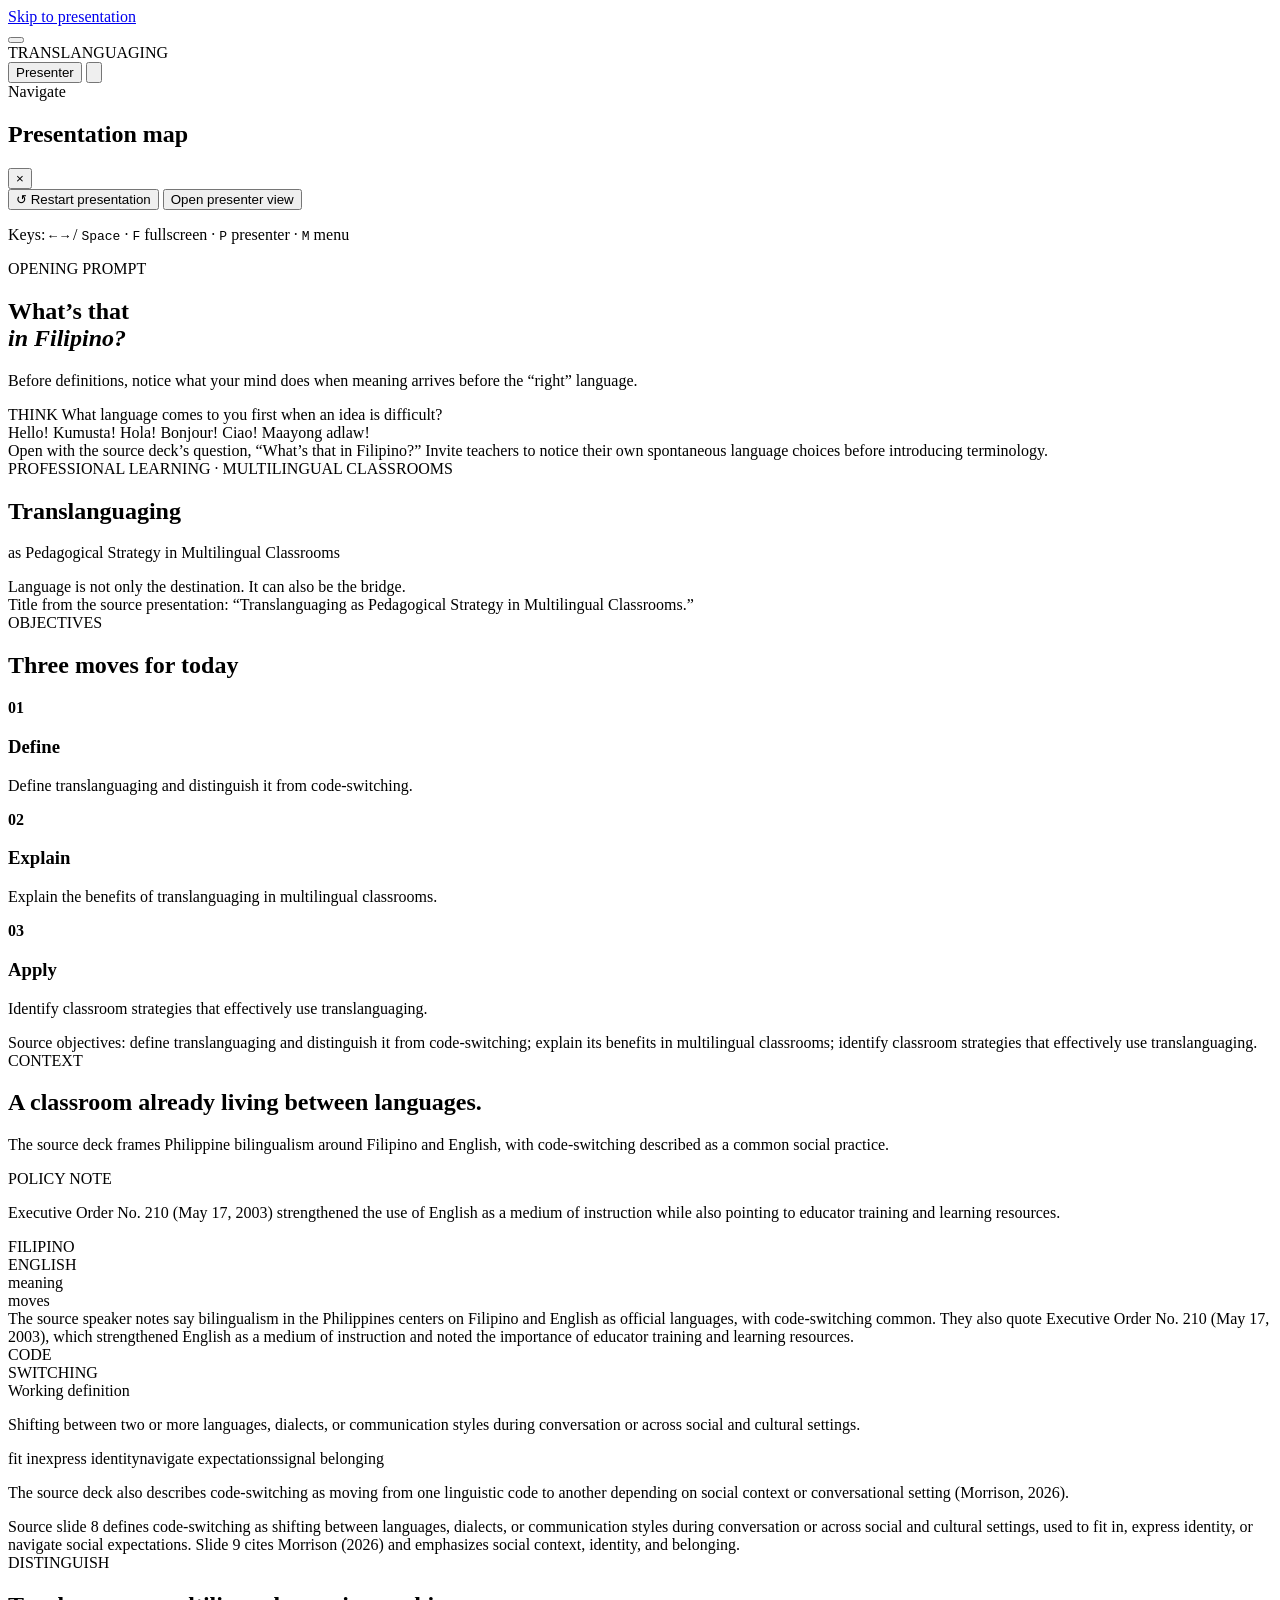
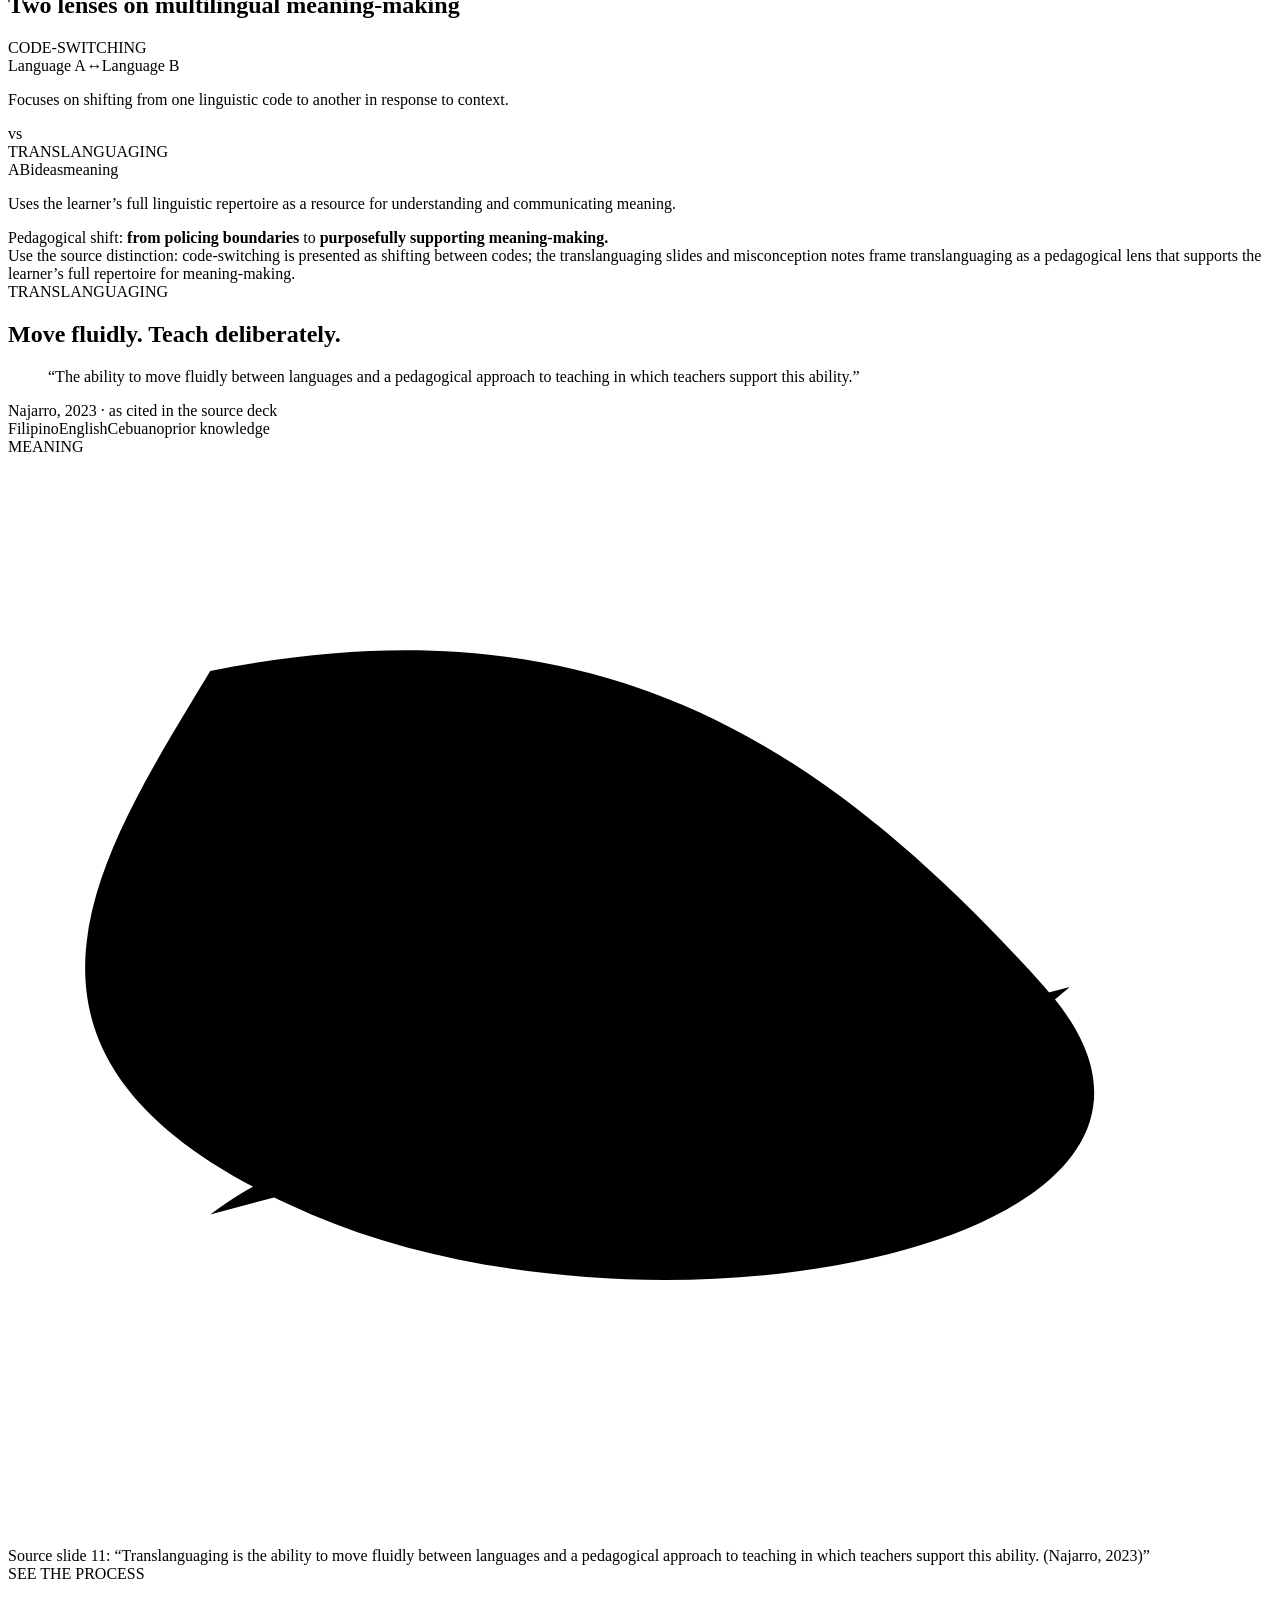
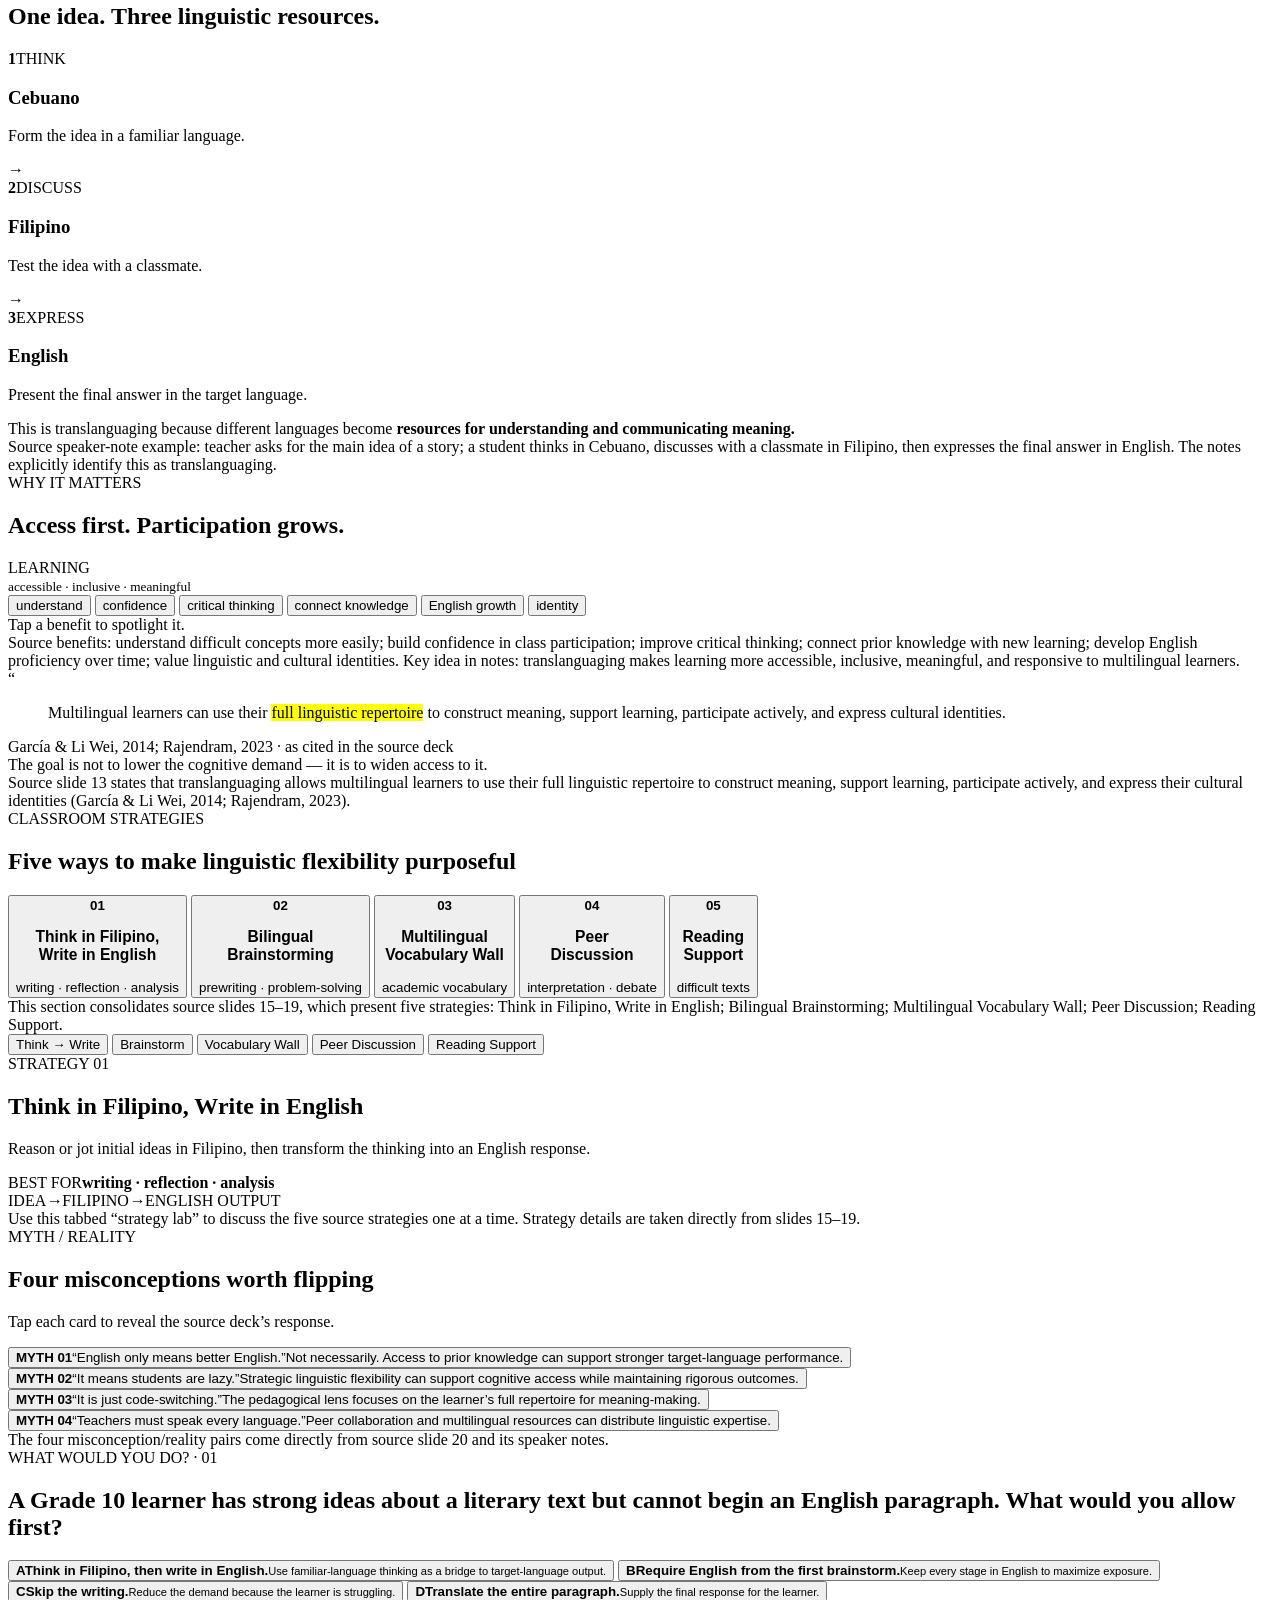
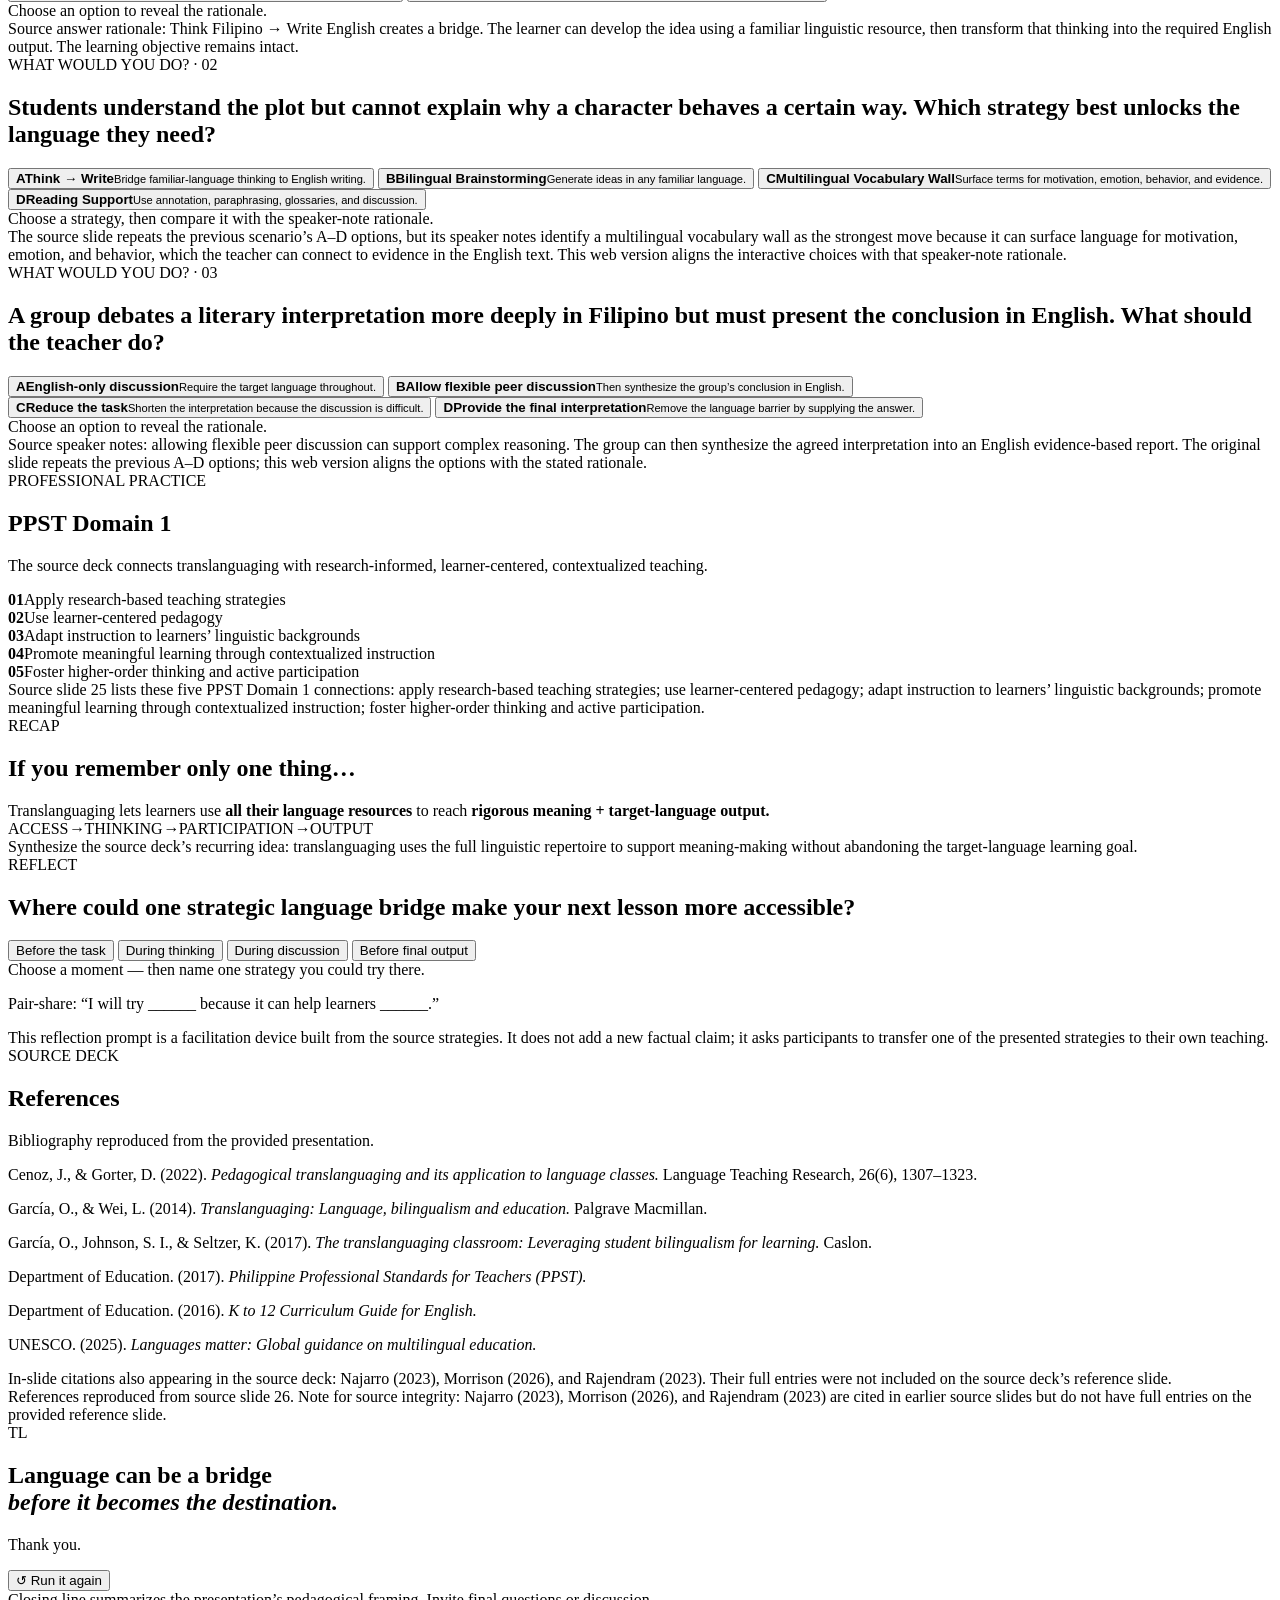
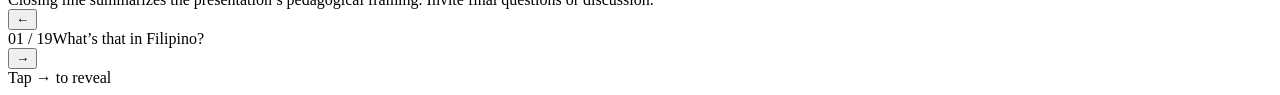
==== index.html @ 8b9c2b8b "Add files via upload" ====
<!doctype html>
<html lang="en">
<head>
  <meta charset="UTF-8" />
  <meta name="viewport" content="width=device-width, initial-scale=1.0, viewport-fit=cover" />
  <meta name="theme-color" content="#11243a" />
  <meta name="description" content="Interactive web presentation on translanguaging as a pedagogical strategy in multilingual classrooms." />
  <link rel="icon" href="./favicon.svg" />
  <title>Translanguaging · Interactive Presentation</title>
  <link rel="stylesheet" href="./src/styles.css" />
</head>
<body>
  <div id="app" class="app-shell">
    <a class="skip-link" href="#deck">Skip to presentation</a>

    <header class="presentation-chrome" aria-label="Presentation controls">
      <button class="icon-button" id="menuBtn" aria-label="Open section menu" aria-controls="menuPanel" aria-expanded="false">
        <span></span><span></span><span></span>
      </button>
      <div class="brand-lockup" aria-hidden="true">
        <span class="brand-dot"></span>
        <span>TRANSLANGUAGING</span>
      </div>
      <div class="chrome-actions">
        <button class="text-button" id="presenterBtn" title="Open presenter view (P)">Presenter</button>
        <button class="icon-button fullscreen-button" id="fullscreenBtn" aria-label="Toggle fullscreen" title="Fullscreen (F)">
          <svg viewBox="0 0 24 24" aria-hidden="true"><path d="M4 9V4h5M15 4h5v5M20 15v5h-5M9 20H4v-5"/></svg>
        </button>
      </div>
    </header>

    <aside id="menuPanel" class="menu-panel" aria-hidden="true">
      <div class="menu-head">
        <div><span class="eyebrow">Navigate</span><h2>Presentation map</h2></div>
        <button class="icon-button close-menu" id="closeMenuBtn" aria-label="Close menu">×</button>
      </div>
      <nav id="sectionNav" class="section-nav" aria-label="Sections"></nav>
      <div class="menu-actions">
        <button id="restartBtn" class="secondary-button">↺ Restart presentation</button>
        <button id="menuPresenterBtn" class="secondary-button">Open presenter view</button>
      </div>
      <p class="menu-help">Keys: <kbd>←</kbd> <kbd>→</kbd> / <kbd>Space</kbd> · <kbd>F</kbd> fullscreen · <kbd>P</kbd> presenter · <kbd>M</kbd> menu</p>
    </aside>
    <div id="menuScrim" class="menu-scrim" hidden></div>

    <main id="deck" class="deck" role="region" aria-label="Interactive presentation">

      <section class="slide slide-hook active" data-section="Hook" data-title="What’s that in Filipino?">
        <div class="ambient-orb orb-a"></div><div class="ambient-orb orb-b"></div>
        <div class="slide-inner hook-grid">
          <div class="hook-copy">
            <span class="kicker step">OPENING PROMPT</span>
            <h1 class="display-title step">What’s that<br><em>in Filipino?</em></h1>
            <p class="lead step">Before definitions, notice what your mind does when meaning arrives before the “right” language.</p>
            <div class="discussion-cue step"><span>THINK</span> What language comes to you first when an idea is difficult?</div>
          </div>
          <div class="language-cloud" aria-label="Speech bubbles in several languages">
            <span class="speech s1">Hello!</span>
            <span class="speech s2">Kumusta!</span>
            <span class="speech s3">Hola!</span>
            <span class="speech s4">Bonjour!</span>
            <span class="speech s5">Ciao!</span>
            <span class="speech s6">Maayong adlaw!</span>
          </div>
        </div>
        <div class="speaker-notes">Open with the source deck’s question, “What’s that in Filipino?” Invite teachers to notice their own spontaneous language choices before introducing terminology.</div>
      </section>

      <section class="slide slide-title" data-section="Hook" data-title="Translanguaging as Pedagogical Strategy">
        <div class="paper-grid"></div>
        <div class="slide-inner title-composition">
          <div class="title-stamp step">PROFESSIONAL LEARNING · MULTILINGUAL CLASSROOMS</div>
          <h1 class="hero-title step"><span>Trans</span><span>languaging</span></h1>
          <p class="hero-subtitle step">as Pedagogical Strategy in Multilingual Classrooms</p>
          <div class="title-annotation step">Language is not only the destination. It can also be the bridge.</div>
          <div class="title-lines" aria-hidden="true"><i></i><i></i><i></i></div>
        </div>
        <div class="speaker-notes">Title from the source presentation: “Translanguaging as Pedagogical Strategy in Multilingual Classrooms.”</div>
      </section>

      <section class="slide" data-section="Frame" data-title="Our learning path">
        <div class="slide-inner centered">
          <span class="kicker step">OBJECTIVES</span>
          <h2 class="section-title step">Three moves for today</h2>
          <div class="objective-path">
            <article class="objective-card step"><b>01</b><h3>Define</h3><p>Define translanguaging and distinguish it from code-switching.</p></article>
            <article class="objective-card step"><b>02</b><h3>Explain</h3><p>Explain the benefits of translanguaging in multilingual classrooms.</p></article>
            <article class="objective-card step"><b>03</b><h3>Apply</h3><p>Identify classroom strategies that effectively use translanguaging.</p></article>
          </div>
        </div>
        <div class="speaker-notes">Source objectives: define translanguaging and distinguish it from code-switching; explain its benefits in multilingual classrooms; identify classroom strategies that effectively use translanguaging.</div>
      </section>

      <section class="slide slide-context" data-section="Frame" data-title="The Philippine multilingual classroom">
        <div class="slide-inner context-grid">
          <div>
            <span class="kicker step">CONTEXT</span>
            <h2 class="section-title step">A classroom already living between languages.</h2>
            <p class="lead step">The source deck frames Philippine bilingualism around Filipino and English, with code-switching described as a common social practice.</p>
            <div class="policy-note step">
              <span>POLICY NOTE</span>
              <p>Executive Order No. 210 (May 17, 2003) strengthened the use of English as a medium of instruction while also pointing to educator training and learning resources.</p>
            </div>
          </div>
          <div class="venn step" role="img" aria-label="Overlapping speech bubbles labeled Filipino and English, with a multilingual space in the overlap">
            <div class="venn-circle filipino"><span>FILIPINO</span></div>
            <div class="venn-circle english"><span>ENGLISH</span></div>
            <div class="venn-overlap">meaning<br>moves</div>
          </div>
        </div>
        <div class="speaker-notes">The source speaker notes say bilingualism in the Philippines centers on Filipino and English as official languages, with code-switching common. They also quote Executive Order No. 210 (May 17, 2003), which strengthened English as a medium of instruction and noted the importance of educator training and learning resources.</div>
      </section>

      <section class="slide" data-section="Concepts" data-title="Code-switching">
        <div class="slide-inner concept-grid">
          <div class="concept-word step">CODE<br><span>SWITCHING</span></div>
          <div class="definition-card step">
            <span class="eyebrow">Working definition</span>
            <p>Shifting between two or more languages, dialects, or communication styles during conversation or across social and cultural settings.</p>
          </div>
          <div class="context-pills step" aria-label="Contexts for code-switching">
            <span>fit in</span><span>express identity</span><span>navigate expectations</span><span>signal belonging</span>
          </div>
          <p class="source-line step">The source deck also describes code-switching as moving from one linguistic code to another depending on social context or conversational setting (Morrison, 2026).</p>
        </div>
        <div class="speaker-notes">Source slide 8 defines code-switching as shifting between languages, dialects, or communication styles during conversation or across social and cultural settings, used to fit in, express identity, or navigate social expectations. Slide 9 cites Morrison (2026) and emphasizes social context, identity, and belonging.</div>
      </section>

      <section class="slide slide-compare" data-section="Concepts" data-title="Code-switching vs translanguaging">
        <div class="slide-inner">
          <span class="kicker step">DISTINGUISH</span>
          <h2 class="section-title step">Two lenses on multilingual meaning-making</h2>
          <div class="compare-board step">
            <article class="compare-side switch-side">
              <span class="compare-tag">CODE-SWITCHING</span>
              <div class="lane-visual" aria-hidden="true"><span>Language A</span><i>↔</i><span>Language B</span></div>
              <p>Focuses on shifting from one linguistic code to another in response to context.</p>
            </article>
            <div class="versus">vs</div>
            <article class="compare-side trans-side">
              <span class="compare-tag">TRANSLANGUAGING</span>
              <div class="repertoire-visual" aria-hidden="true"><span>A</span><span>B</span><span>ideas</span><span>meaning</span></div>
              <p>Uses the learner’s full linguistic repertoire as a resource for understanding and communicating meaning.</p>
            </article>
          </div>
          <div class="takeaway-strip step">Pedagogical shift: <strong>from policing boundaries</strong> to <strong>purposefully supporting meaning-making.</strong></div>
        </div>
        <div class="speaker-notes">Use the source distinction: code-switching is presented as shifting between codes; the translanguaging slides and misconception notes frame translanguaging as a pedagogical lens that supports the learner’s full repertoire for meaning-making.</div>
      </section>

      <section class="slide slide-trans" data-section="Concepts" data-title="What is translanguaging?">
        <div class="slide-inner trans-grid">
          <div>
            <span class="kicker step">TRANSLANGUAGING</span>
            <h2 class="section-title step">Move fluidly. Teach deliberately.</h2>
            <blockquote class="definition-quote step">“The ability to move fluidly between languages and a pedagogical approach to teaching in which teachers support this ability.”</blockquote>
            <span class="citation-chip step">Najarro, 2023 · as cited in the source deck</span>
          </div>
          <div class="fluid-map step" aria-label="Diagram of ideas flowing among languages into meaning">
            <span class="bubble b1">Filipino</span><span class="bubble b2">English</span><span class="bubble b3">Cebuano</span><span class="bubble b4">prior knowledge</span>
            <div class="meaning-core">MEANING</div>
            <svg viewBox="0 0 500 430" aria-hidden="true"><path d="M80 85 C230 55, 320 110, 410 210 S260 360, 120 300 S35 160, 80 85Z"/><path d="M130 120 C180 230, 350 150, 380 290"/><path d="M80 300 C180 225, 270 340, 420 210"/></svg>
          </div>
        </div>
        <div class="speaker-notes">Source slide 11: “Translanguaging is the ability to move fluidly between languages and a pedagogical approach to teaching in which teachers support this ability. (Najarro, 2023)”</div>
      </section>

      <section class="slide" data-section="Concepts" data-title="What translanguaging looks like">
        <div class="slide-inner centered">
          <span class="kicker step">SEE THE PROCESS</span>
          <h2 class="section-title step">One idea. Three linguistic resources.</h2>
          <div class="flow-sequence">
            <article class="flow-card step"><b>1</b><span>THINK</span><h3>Cebuano</h3><p>Form the idea in a familiar language.</p></article>
            <div class="flow-arrow step">→</div>
            <article class="flow-card step"><b>2</b><span>DISCUSS</span><h3>Filipino</h3><p>Test the idea with a classmate.</p></article>
            <div class="flow-arrow step">→</div>
            <article class="flow-card step"><b>3</b><span>EXPRESS</span><h3>English</h3><p>Present the final answer in the target language.</p></article>
          </div>
          <div class="takeaway-strip step">This is translanguaging because different languages become <strong>resources for understanding and communicating meaning.</strong></div>
        </div>
        <div class="speaker-notes">Source speaker-note example: teacher asks for the main idea of a story; a student thinks in Cebuano, discusses with a classmate in Filipino, then expresses the final answer in English. The notes explicitly identify this as translanguaging.</div>
      </section>

      <section class="slide slide-benefits" data-section="Why it matters" data-title="Why translanguaging matters">
        <div class="slide-inner">
          <span class="kicker step">WHY IT MATTERS</span>
          <h2 class="section-title step">Access first. Participation grows.</h2>
          <div class="benefit-orbit step">
            <div class="orbit-core">LEARNING<br><small>accessible · inclusive · meaningful</small></div>
            <button class="benefit-chip c1" data-benefit="Understand difficult concepts more easily">understand</button>
            <button class="benefit-chip c2" data-benefit="Build confidence in participating in class">confidence</button>
            <button class="benefit-chip c3" data-benefit="Improve critical thinking">critical thinking</button>
            <button class="benefit-chip c4" data-benefit="Connect prior knowledge with new learning">connect knowledge</button>
            <button class="benefit-chip c5" data-benefit="Develop English proficiency over time">English growth</button>
            <button class="benefit-chip c6" data-benefit="Value linguistic and cultural identities">identity</button>
          </div>
          <div id="benefitDetail" class="benefit-detail step">Tap a benefit to spotlight it.</div>
        </div>
        <div class="speaker-notes">Source benefits: understand difficult concepts more easily; build confidence in class participation; improve critical thinking; connect prior knowledge with new learning; develop English proficiency over time; value linguistic and cultural identities. Key idea in notes: translanguaging makes learning more accessible, inclusive, meaningful, and responsive to multilingual learners.</div>
      </section>

      <section class="slide slide-evidence" data-section="Why it matters" data-title="The full linguistic repertoire">
        <div class="slide-inner quote-layout">
          <div class="quote-mark step">“</div>
          <blockquote class="big-quote step">Multilingual learners can use their <mark>full linguistic repertoire</mark> to construct meaning, support learning, participate actively, and express cultural identities.</blockquote>
          <div class="quote-citation step">García & Li Wei, 2014; Rajendram, 2023 · as cited in the source deck</div>
          <div class="annotation-line step">The goal is not to lower the cognitive demand — it is to widen access to it.</div>
        </div>
        <div class="speaker-notes">Source slide 13 states that translanguaging allows multilingual learners to use their full linguistic repertoire to construct meaning, support learning, participate actively, and express their cultural identities (García & Li Wei, 2014; Rajendram, 2023).</div>
      </section>

      <section class="slide" data-section="Strategies" data-title="Five classroom strategies">
        <div class="slide-inner strategy-overview">
          <span class="kicker step">CLASSROOM STRATEGIES</span>
          <h2 class="section-title step">Five ways to make linguistic flexibility purposeful</h2>
          <div class="strategy-grid">
            <button class="strategy-tile step" data-strategy="think"><b>01</b><h3>Think in Filipino,<br>Write in English</h3><span>writing · reflection · analysis</span></button>
            <button class="strategy-tile step" data-strategy="brainstorm"><b>02</b><h3>Bilingual<br>Brainstorming</h3><span>prewriting · problem-solving</span></button>
            <button class="strategy-tile step" data-strategy="vocab"><b>03</b><h3>Multilingual<br>Vocabulary Wall</h3><span>academic vocabulary</span></button>
            <button class="strategy-tile step" data-strategy="peer"><b>04</b><h3>Peer<br>Discussion</h3><span>interpretation · debate</span></button>
            <button class="strategy-tile step" data-strategy="reading"><b>05</b><h3>Reading<br>Support</h3><span>difficult texts</span></button>
          </div>
        </div>
        <div class="speaker-notes">This section consolidates source slides 15–19, which present five strategies: Think in Filipino, Write in English; Bilingual Brainstorming; Multilingual Vocabulary Wall; Peer Discussion; Reading Support.</div>
      </section>

      <section class="slide slide-strategy-lab" data-section="Strategies" data-title="Strategy lab">
        <div class="slide-inner lab-grid">
          <div class="lab-nav step" role="tablist" aria-label="Translanguaging strategies">
            <button role="tab" aria-selected="true" data-tab="think">Think → Write</button>
            <button role="tab" aria-selected="false" data-tab="brainstorm">Brainstorm</button>
            <button role="tab" aria-selected="false" data-tab="vocab">Vocabulary Wall</button>
            <button role="tab" aria-selected="false" data-tab="peer">Peer Discussion</button>
            <button role="tab" aria-selected="false" data-tab="reading">Reading Support</button>
          </div>
          <article class="lab-panel step" id="strategyPanel" aria-live="polite">
            <span class="eyebrow" id="strategyNumber">STRATEGY 01</span>
            <h2 id="strategyTitle">Think in Filipino, Write in English</h2>
            <p id="strategyBody">Reason or jot initial ideas in Filipino, then transform the thinking into an English response.</p>
            <div class="best-for"><span>BEST FOR</span><strong id="strategyUse">writing · reflection · analysis</strong></div>
            <div class="lab-visual" id="strategyVisual" aria-hidden="true"><span>IDEA</span><i>→</i><span>FILIPINO</span><i>→</i><span>ENGLISH OUTPUT</span></div>
          </article>
        </div>
        <div class="speaker-notes">Use this tabbed “strategy lab” to discuss the five source strategies one at a time. Strategy details are taken directly from slides 15–19.</div>
      </section>

      <section class="slide slide-myths" data-section="Strategies" data-title="Misconceptions">
        <div class="slide-inner">
          <span class="kicker step">MYTH / REALITY</span>
          <h2 class="section-title step">Four misconceptions worth flipping</h2>
          <p class="subtle step">Tap each card to reveal the source deck’s response.</p>
          <div class="myth-grid step">
            <button class="flip-card" aria-pressed="false"><span class="front"><b>MYTH 01</b>“English only means better English.”</span><span class="back">Not necessarily. Access to prior knowledge can support stronger target-language performance.</span></button>
            <button class="flip-card" aria-pressed="false"><span class="front"><b>MYTH 02</b>“It means students are lazy.”</span><span class="back">Strategic linguistic flexibility can support cognitive access while maintaining rigorous outcomes.</span></button>
            <button class="flip-card" aria-pressed="false"><span class="front"><b>MYTH 03</b>“It is just code-switching.”</span><span class="back">The pedagogical lens focuses on the learner’s full repertoire for meaning-making.</span></button>
            <button class="flip-card" aria-pressed="false"><span class="front"><b>MYTH 04</b>“Teachers must speak every language.”</span><span class="back">Peer collaboration and multilingual resources can distribute linguistic expertise.</span></button>
          </div>
        </div>
        <div class="speaker-notes">The four misconception/reality pairs come directly from source slide 20 and its speaker notes.</div>
      </section>

      <section class="slide slide-challenge" data-section="Apply" data-title="What would you do? · Scenario 1">
        <div class="slide-inner challenge-layout">
          <span class="kicker step">WHAT WOULD YOU DO? · 01</span>
          <h2 class="challenge-question step">A Grade 10 learner has strong ideas about a literary text but cannot begin an English paragraph. What would you allow first?</h2>
          <div class="quiz-options step" data-quiz="q1">
            <button data-correct="true"><b>A</b><span><strong>Think in Filipino, then write in English.</strong><small>Use familiar-language thinking as a bridge to target-language output.</small></span></button>
            <button><b>B</b><span><strong>Require English from the first brainstorm.</strong><small>Keep every stage in English to maximize exposure.</small></span></button>
            <button><b>C</b><span><strong>Skip the writing.</strong><small>Reduce the demand because the learner is struggling.</small></span></button>
            <button><b>D</b><span><strong>Translate the entire paragraph.</strong><small>Supply the final response for the learner.</small></span></button>
          </div>
          <div class="quiz-feedback" aria-live="polite">Choose an option to reveal the rationale.</div>
        </div>
        <div class="speaker-notes">Source answer rationale: Think Filipino → Write English creates a bridge. The learner can develop the idea using a familiar linguistic resource, then transform that thinking into the required English output. The learning objective remains intact.</div>
      </section>

      <section class="slide slide-challenge" data-section="Apply" data-title="What would you do? · Scenario 2">
        <div class="slide-inner challenge-layout">
          <span class="kicker step">WHAT WOULD YOU DO? · 02</span>
          <h2 class="challenge-question step">Students understand the plot but cannot explain why a character behaves a certain way. Which strategy best unlocks the language they need?</h2>
          <div class="quiz-options compact step" data-quiz="q2">
            <button><b>A</b><span><strong>Think → Write</strong><small>Bridge familiar-language thinking to English writing.</small></span></button>
            <button><b>B</b><span><strong>Bilingual Brainstorming</strong><small>Generate ideas in any familiar language.</small></span></button>
            <button data-correct="true"><b>C</b><span><strong>Multilingual Vocabulary Wall</strong><small>Surface terms for motivation, emotion, behavior, and evidence.</small></span></button>
            <button><b>D</b><span><strong>Reading Support</strong><small>Use annotation, paraphrasing, glossaries, and discussion.</small></span></button>
          </div>
          <div class="quiz-feedback" aria-live="polite">Choose a strategy, then compare it with the speaker-note rationale.</div>
        </div>
        <div class="speaker-notes">The source slide repeats the previous scenario’s A–D options, but its speaker notes identify a multilingual vocabulary wall as the strongest move because it can surface language for motivation, emotion, and behavior, which the teacher can connect to evidence in the English text. This web version aligns the interactive choices with that speaker-note rationale.</div>
      </section>

      <section class="slide slide-challenge" data-section="Apply" data-title="What would you do? · Scenario 3">
        <div class="slide-inner challenge-layout">
          <span class="kicker step">WHAT WOULD YOU DO? · 03</span>
          <h2 class="challenge-question step">A group debates a literary interpretation more deeply in Filipino but must present the conclusion in English. What should the teacher do?</h2>
          <div class="quiz-options compact step" data-quiz="q3">
            <button><b>A</b><span><strong>English-only discussion</strong><small>Require the target language throughout.</small></span></button>
            <button data-correct="true"><b>B</b><span><strong>Allow flexible peer discussion</strong><small>Then synthesize the group’s conclusion in English.</small></span></button>
            <button><b>C</b><span><strong>Reduce the task</strong><small>Shorten the interpretation because the discussion is difficult.</small></span></button>
            <button><b>D</b><span><strong>Provide the final interpretation</strong><small>Remove the language barrier by supplying the answer.</small></span></button>
          </div>
          <div class="quiz-feedback" aria-live="polite">Choose an option to reveal the rationale.</div>
        </div>
        <div class="speaker-notes">Source speaker notes: allowing flexible peer discussion can support complex reasoning. The group can then synthesize the agreed interpretation into an English evidence-based report. The original slide repeats the previous A–D options; this web version aligns the options with the stated rationale.</div>
      </section>

      <section class="slide slide-ppst" data-section="Professional practice" data-title="PPST Domain 1">
        <div class="slide-inner ppst-grid">
          <div>
            <span class="kicker step">PROFESSIONAL PRACTICE</span>
            <h2 class="section-title step">PPST Domain 1</h2>
            <p class="lead step">The source deck connects translanguaging with research-informed, learner-centered, contextualized teaching.</p>
          </div>
          <div class="ppst-stack">
            <article class="ppst-item step"><b>01</b><span>Apply research-based teaching strategies</span></article>
            <article class="ppst-item step"><b>02</b><span>Use learner-centered pedagogy</span></article>
            <article class="ppst-item step"><b>03</b><span>Adapt instruction to learners’ linguistic backgrounds</span></article>
            <article class="ppst-item step"><b>04</b><span>Promote meaningful learning through contextualized instruction</span></article>
            <article class="ppst-item step"><b>05</b><span>Foster higher-order thinking and active participation</span></article>
          </div>
        </div>
        <div class="speaker-notes">Source slide 25 lists these five PPST Domain 1 connections: apply research-based teaching strategies; use learner-centered pedagogy; adapt instruction to learners’ linguistic backgrounds; promote meaningful learning through contextualized instruction; foster higher-order thinking and active participation.</div>
      </section>

      <section class="slide slide-recap" data-section="Close" data-title="The idea in one sentence">
        <div class="slide-inner recap-layout">
          <span class="kicker step">RECAP</span>
          <h2 class="recap-question step">If you remember only one thing…</h2>
          <div class="recap-sentence step">
            <span>Translanguaging</span>
            <span>lets learners use</span>
            <strong>all their language resources</strong>
            <span>to reach</span>
            <strong>rigorous meaning + target-language output.</strong>
          </div>
          <div class="mini-recap step"><span>ACCESS</span><i>→</i><span>THINKING</span><i>→</i><span>PARTICIPATION</span><i>→</i><span>OUTPUT</span></div>
        </div>
        <div class="speaker-notes">Synthesize the source deck’s recurring idea: translanguaging uses the full linguistic repertoire to support meaning-making without abandoning the target-language learning goal.</div>
      </section>

      <section class="slide slide-reflection" data-section="Close" data-title="Reflection">
        <div class="slide-inner reflection-layout">
          <span class="kicker step">REFLECT</span>
          <h2 class="reflection-prompt step">Where could one strategic language bridge make your next lesson more accessible?</h2>
          <div class="reflection-choices step">
            <button data-reflect="before">Before the task</button>
            <button data-reflect="during">During thinking</button>
            <button data-reflect="discussion">During discussion</button>
            <button data-reflect="output">Before final output</button>
          </div>
          <div id="reflectionResponse" class="reflection-response step">Choose a moment — then name one strategy you could try there.</div>
          <p class="subtle step">Pair-share: “I will try ______ because it can help learners ______.”</p>
        </div>
        <div class="speaker-notes">This reflection prompt is a facilitation device built from the source strategies. It does not add a new factual claim; it asks participants to transfer one of the presented strategies to their own teaching.</div>
      </section>

      <section class="slide slide-references" data-section="Close" data-title="References">
        <div class="slide-inner references-layout">
          <div>
            <span class="kicker step">SOURCE DECK</span>
            <h2 class="section-title step">References</h2>
            <p class="subtle step">Bibliography reproduced from the provided presentation.</p>
          </div>
          <div class="reference-list step">
            <p>Cenoz, J., &amp; Gorter, D. (2022). <em>Pedagogical translanguaging and its application to language classes.</em> Language Teaching Research, 26(6), 1307–1323.</p>
            <p>García, O., &amp; Wei, L. (2014). <em>Translanguaging: Language, bilingualism and education.</em> Palgrave Macmillan.</p>
            <p>García, O., Johnson, S. I., &amp; Seltzer, K. (2017). <em>The translanguaging classroom: Leveraging student bilingualism for learning.</em> Caslon.</p>
            <p>Department of Education. (2017). <em>Philippine Professional Standards for Teachers (PPST).</em></p>
            <p>Department of Education. (2016). <em>K to 12 Curriculum Guide for English.</em></p>
            <p>UNESCO. (2025). <em>Languages matter: Global guidance on multilingual education.</em></p>
            <div class="reference-note">In-slide citations also appearing in the source deck: Najarro (2023), Morrison (2026), and Rajendram (2023). Their full entries were not included on the source deck’s reference slide.</div>
          </div>
        </div>
        <div class="speaker-notes">References reproduced from source slide 26. Note for source integrity: Najarro (2023), Morrison (2026), and Rajendram (2023) are cited in earlier source slides but do not have full entries on the provided reference slide.</div>
      </section>

      <section class="slide slide-close" data-section="Close" data-title="Thank you">
        <div class="slide-inner close-layout">
          <div class="close-mark step">TL</div>
          <h2 class="step">Language can be a bridge<br><em>before it becomes the destination.</em></h2>
          <p class="step">Thank you.</p>
          <button class="primary-button step" id="restartEndBtn">↺ Run it again</button>
        </div>
        <div class="speaker-notes">Closing line summarizes the presentation’s pedagogical framing. Invite final questions or discussion.</div>
      </section>
    </main>

    <footer class="deck-controls" aria-label="Slide navigation">
      <button id="prevBtn" class="nav-button" aria-label="Previous step or slide">←</button>
      <div class="progress-cluster">
        <div class="progress-meta"><span id="slideCounter">01 / 19</span><span id="slideTitle">What’s that in Filipino?</span></div>
        <div class="progress-track" aria-hidden="true"><div id="progressBar" class="progress-bar"></div></div>
      </div>
      <button id="nextBtn" class="nav-button" aria-label="Next step or slide">→</button>
    </footer>

    <div class="tap-hint" id="tapHint" aria-hidden="true">Tap → to reveal</div>
  </div>

  <script defer src="./src/main.js"></script>
</body>
</html>
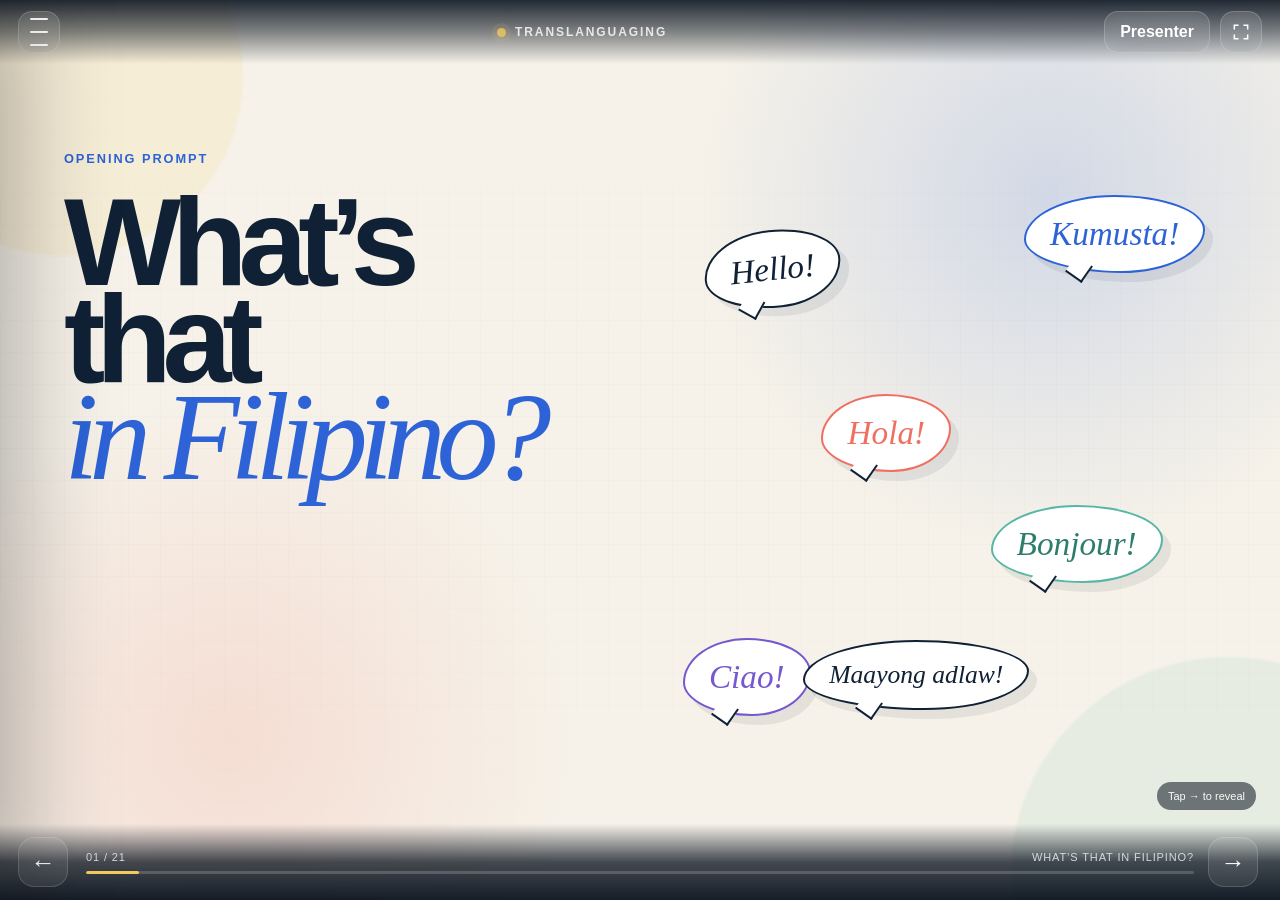
==== commit 18271815: "Add files via upload" ====
--- a/index.html
+++ b/index.html
@@ -5,9 +5,140 @@
   <meta name="viewport" content="width=device-width, initial-scale=1.0, viewport-fit=cover" />
   <meta name="theme-color" content="#11243a" />
   <meta name="description" content="Interactive web presentation on translanguaging as a pedagogical strategy in multilingual classrooms." />
-  <link rel="icon" href="./favicon.svg" />
+  
   <title>Translanguaging · Interactive Presentation</title>
-  <link rel="stylesheet" href="./src/styles.css" />
+  <style>
+:root{
+  --ink:#102136;
+  --ink-2:#233a54;
+  --paper:#f6f2e9;
+  --paper-2:#fffdf8;
+  --blue:#2d63d7;
+  --coral:#ef6f61;
+  --gold:#f4c95d;
+  --mint:#58b6a4;
+  --violet:#7658cf;
+  --white:#fff;
+  --shadow:0 24px 70px rgba(20,34,52,.18);
+  --radius:28px;
+  --chrome-h:64px;
+  --control-h:76px;
+  --ease:cubic-bezier(.2,.75,.2,1);
+}
+*{box-sizing:border-box}
+html,body{margin:0;min-height:100%;background:#0b1420;color:var(--ink);font-family:Inter,ui-sans-serif,-apple-system,BlinkMacSystemFont,"Segoe UI",sans-serif}
+body{overflow:hidden}
+button,input,textarea,select{font:inherit}
+button{cursor:pointer}
+button:focus-visible,a:focus-visible,[tabindex]:focus-visible{outline:3px solid var(--gold);outline-offset:3px}
+::selection{background:var(--gold);color:var(--ink)}
+.skip-link{position:fixed;top:-60px;left:12px;z-index:9999;background:#fff;padding:12px 16px;border-radius:12px;color:#111;text-decoration:none}.skip-link:focus{top:12px}
+.app-shell{min-height:100dvh;background:#0b1420;position:relative}
+.presentation-chrome{height:var(--chrome-h);padding:10px 18px;display:flex;align-items:center;justify-content:space-between;position:fixed;inset:0 0 auto 0;z-index:120;background:linear-gradient(180deg,rgba(11,20,32,.9),rgba(11,20,32,.5),transparent);color:#fff;pointer-events:none}
+.presentation-chrome>*{pointer-events:auto}.chrome-actions{display:flex;gap:10px;align-items:center}.brand-lockup{display:flex;gap:9px;align-items:center;font-size:12px;letter-spacing:.16em;font-weight:800;opacity:.8}.brand-dot{width:9px;height:9px;border-radius:99px;background:var(--gold);box-shadow:0 0 0 5px rgba(244,201,93,.12)}
+.icon-button,.text-button{border:1px solid rgba(255,255,255,.18);background:rgba(255,255,255,.09);color:#fff;backdrop-filter:blur(12px);height:42px;border-radius:14px}.icon-button{width:42px;display:grid;place-items:center}.text-button{padding:0 15px;font-weight:700}.icon-button span{display:block;width:18px;height:2px;background:#fff;margin:2px;border-radius:3px}.icon-button svg{width:20px;fill:none;stroke:currentColor;stroke-width:1.8}.close-menu{font-size:27px;font-weight:300}
+.deck{position:relative;width:100vw;height:100dvh;overflow:hidden;background:var(--paper)}
+.slide{position:absolute;inset:0;padding:calc(var(--chrome-h) + 24px) clamp(24px,5vw,88px) calc(var(--control-h) + 30px);overflow:hidden;opacity:0;visibility:hidden;transform:translate3d(4%,0,0) scale(.985);transition:opacity .62s var(--ease),transform .7s var(--ease),visibility 0s linear .72s;background:var(--paper);isolation:isolate}
+.slide::after{content:"";position:absolute;inset:0;pointer-events:none;background:linear-gradient(90deg,rgba(16,33,54,.03) 1px,transparent 1px),linear-gradient(rgba(16,33,54,.03) 1px,transparent 1px);background-size:32px 32px;mask-image:linear-gradient(to bottom,transparent,rgba(0,0,0,.45),transparent);z-index:-3}
+.slide.active{opacity:1;visibility:visible;transform:none;transition-delay:0s;z-index:2}
+.slide-inner{height:100%;max-width:1500px;margin:0 auto;position:relative;display:flex;flex-direction:column;justify-content:center}
+.centered{text-align:center;align-items:center}
+.kicker,.eyebrow{font-weight:900;letter-spacing:.15em;text-transform:uppercase;font-size:clamp(11px,1vw,14px);color:var(--blue)}
+.section-title{font-size:clamp(38px,5.1vw,82px);line-height:.98;margin:.18em 0 .5em;letter-spacing:-.04em;max-width:1000px}.lead{font-size:clamp(20px,2vw,30px);line-height:1.38;color:var(--ink-2);max-width:860px}.subtle{font-size:clamp(16px,1.35vw,21px);color:#607086}
+.step{opacity:0;transform:translateY(18px);filter:blur(2px);transition:opacity .62s var(--ease),transform .7s var(--ease),filter .7s var(--ease)}
+.step.is-revealed{opacity:1;transform:none;filter:none}
+.speaker-notes{display:none!important}
+mark{background:linear-gradient(transparent 58%,rgba(244,201,93,.7) 58%);color:inherit;padding:0 .04em}
+
+/* Opening */
+.slide-hook{background:radial-gradient(circle at 82% 22%,rgba(45,99,215,.18),transparent 28%),radial-gradient(circle at 18% 82%,rgba(239,111,97,.16),transparent 27%),var(--paper)}
+.hook-grid{display:grid;grid-template-columns:1.02fr .98fr;align-items:center;gap:5vw}.hook-copy{position:relative;z-index:2}.display-title{font-size:clamp(68px,9.7vw,150px);line-height:.78;margin:.22em 0 .26em;letter-spacing:-.075em}.display-title em{font-family:Georgia,"Times New Roman",serif;font-weight:400;color:var(--blue)}
+.discussion-cue{margin-top:28px;display:inline-flex;gap:14px;align-items:center;background:#fff;border:1px solid rgba(16,33,54,.1);padding:14px 18px;border-radius:18px;box-shadow:0 14px 45px rgba(16,33,54,.08);font-size:clamp(15px,1.25vw,20px)}.discussion-cue span{background:var(--ink);color:#fff;border-radius:9px;padding:7px 9px;font-size:11px;letter-spacing:.14em;font-weight:900}.language-cloud{position:relative;height:min(65vh,620px)}.speech{position:absolute;padding:18px 24px;background:#fff;border:2px solid var(--ink);border-radius:50% 50% 46% 54%/57% 44% 56% 43%;box-shadow:8px 9px 0 rgba(16,33,54,.08);font-family:Georgia,"Times New Roman",serif;font-style:italic;font-size:clamp(21px,2.6vw,42px);animation:float 7s ease-in-out infinite}.speech::after{content:"";position:absolute;width:18px;height:18px;background:inherit;border-right:2px solid var(--ink);border-bottom:2px solid var(--ink);transform:rotate(35deg);bottom:-8px;left:24%}.s1{left:4%;top:14%;transform:rotate(-6deg)}.s2{right:2%;top:8%;border-color:var(--blue);color:var(--blue);animation-delay:-1.2s}.s3{left:26%;top:42%;border-color:var(--coral);color:var(--coral);animation-delay:-2.5s}.s4{right:10%;top:61%;border-color:var(--mint);color:#2d7d6d;animation-delay:-3.3s}.s5{left:0;bottom:3%;border-color:var(--violet);color:var(--violet);animation-delay:-4.1s}.s6{right:35%;bottom:4%;font-size:clamp(17px,2vw,30px);animation-delay:-5s}.ambient-orb{position:absolute;border-radius:50%;filter:blur(1px);opacity:.7;z-index:-1}.orb-a{width:28vw;height:28vw;background:rgba(244,201,93,.18);left:-9vw;top:-8vw}.orb-b{width:34vw;height:34vw;background:rgba(88,182,164,.14);right:-13vw;bottom:-15vw}@keyframes float{0%,100%{translate:0 0}50%{translate:0 -12px}}
+
+/* Title */
+.slide-title{background:#11243a;color:#fff}.slide-title::after{opacity:.18;background-size:40px 40px}.paper-grid{position:absolute;inset:0;background:linear-gradient(rgba(255,255,255,.045) 1px,transparent 1px),linear-gradient(90deg,rgba(255,255,255,.045) 1px,transparent 1px);background-size:40px 40px;z-index:-2}.title-composition{align-items:flex-start}.title-stamp{border:1px solid rgba(255,255,255,.22);border-radius:999px;padding:10px 14px;font-size:11px;letter-spacing:.14em}.hero-title{margin:.12em 0 0;font-size:clamp(74px,12vw,180px);line-height:.76;letter-spacing:-.08em;display:flex;flex-direction:column}.hero-title span:first-child{color:var(--gold)}.hero-title span:last-child{margin-left:12vw}.hero-subtitle{font-family:Georgia,"Times New Roman",serif;font-size:clamp(27px,3.4vw,52px);max-width:950px;line-height:1.08;margin:34px 0 0;color:#dbe5f1}.title-annotation{position:absolute;right:2%;bottom:8%;width:min(390px,32vw);padding:18px 22px;border-left:5px solid var(--coral);background:rgba(255,255,255,.08);backdrop-filter:blur(8px);font-size:clamp(17px,1.4vw,22px);line-height:1.35}.title-lines{position:absolute;right:4%;top:8%;display:grid;gap:11px}.title-lines i{display:block;width:150px;height:3px;background:var(--coral);transform-origin:right}.title-lines i:nth-child(2){width:110px;background:var(--gold)}.title-lines i:nth-child(3){width:80px;background:var(--mint)}
+
+/* Objectives */
+.objective-path{display:grid;grid-template-columns:repeat(3,1fr);gap:18px;width:100%;max-width:1200px}.objective-card{text-align:left;background:var(--paper-2);border:1px solid rgba(16,33,54,.1);border-radius:26px;padding:clamp(22px,3vw,42px);min-height:250px;box-shadow:0 18px 50px rgba(16,33,54,.07);position:relative;overflow:hidden}.objective-card::before{content:"";position:absolute;width:130px;height:130px;border-radius:50%;right:-55px;top:-45px;background:rgba(45,99,215,.08)}.objective-card:nth-child(2)::before{background:rgba(239,111,97,.12)}.objective-card:nth-child(3)::before{background:rgba(88,182,164,.15)}.objective-card b{font-size:14px;color:var(--blue);letter-spacing:.12em}.objective-card h3{font-size:clamp(28px,3vw,44px);margin:28px 0 14px}.objective-card p{font-size:clamp(16px,1.4vw,21px);line-height:1.45;color:var(--ink-2);margin:0}
+
+/* Context */
+.slide-context{background:linear-gradient(125deg,#f7f2e8,#eef4f8)}.context-grid{display:grid;grid-template-columns:1.08fr .92fr;align-items:center;gap:5vw}.policy-note{margin-top:25px;padding:18px 22px;border:1px solid rgba(16,33,54,.12);border-radius:18px;background:rgba(255,255,255,.66);max-width:750px}.policy-note span{font-size:11px;letter-spacing:.14em;font-weight:900;color:var(--coral)}.policy-note p{margin:7px 0 0;line-height:1.45;font-size:clamp(15px,1.2vw,19px)}.venn{position:relative;height:min(60vh,560px)}.venn-circle{position:absolute;width:min(29vw,430px);aspect-ratio:1;border-radius:48% 52% 46% 54%/52% 44% 56% 48%;display:grid;place-items:center;font-size:clamp(22px,3vw,46px);font-weight:900;letter-spacing:-.04em;color:#fff;mix-blend-mode:multiply;box-shadow:inset 0 0 0 8px rgba(255,255,255,.3)}.venn-circle.filipino{left:0;top:12%;background:rgba(239,111,97,.92);transform:rotate(-6deg)}.venn-circle.english{right:0;top:20%;background:rgba(45,99,215,.88);transform:rotate(7deg)}.venn-overlap{position:absolute;z-index:3;left:50%;top:52%;transform:translate(-50%,-50%);background:#11243a;color:#fff;border-radius:999px;width:140px;height:140px;display:grid;place-items:center;text-align:center;text-transform:uppercase;letter-spacing:.13em;font-weight:900;font-size:12px;box-shadow:0 20px 50px rgba(16,33,54,.24)}
+
+/* Concepts */
+.concept-grid{display:grid;grid-template-columns:.95fr 1.05fr;grid-template-rows:auto auto;gap:20px 40px;align-content:center}.concept-word{font-size:clamp(68px,9vw,140px);font-weight:950;line-height:.75;letter-spacing:-.075em;color:var(--blue);grid-row:span 2}.concept-word span{color:var(--coral)}.definition-card{background:#fff;border-radius:var(--radius);padding:clamp(24px,3.2vw,44px);box-shadow:var(--shadow);border:1px solid rgba(16,33,54,.09)}.definition-card p{font-size:clamp(22px,2.3vw,36px);line-height:1.25;margin:10px 0 0}.context-pills{display:flex;gap:10px;flex-wrap:wrap}.context-pills span{background:#11243a;color:#fff;border-radius:999px;padding:10px 14px;font-weight:700;font-size:14px}.source-line{grid-column:1/-1;margin:8px 0 0;padding-left:16px;border-left:4px solid var(--gold);font-family:Georgia,"Times New Roman",serif;font-size:clamp(15px,1.2vw,19px);line-height:1.45;color:#52657b}
+.slide-compare{background:#fbf8f0}.compare-board{display:grid;grid-template-columns:1fr 70px 1fr;align-items:stretch;gap:18px}.compare-side{background:#fff;border-radius:30px;padding:clamp(26px,3.5vw,48px);border:1px solid rgba(16,33,54,.09);box-shadow:0 20px 55px rgba(16,33,54,.08);display:flex;flex-direction:column;justify-content:center;min-height:330px}.compare-side p{font-size:clamp(19px,1.8vw,27px);line-height:1.4}.compare-tag{font-weight:900;letter-spacing:.12em;font-size:12px}.switch-side .compare-tag{color:var(--blue)}.trans-side .compare-tag{color:#2f8f7c}.lane-visual{display:flex;align-items:center;gap:16px;margin:38px 0 22px}.lane-visual span{border:2px solid var(--blue);color:var(--blue);padding:16px 20px;border-radius:14px;font-weight:850}.lane-visual i{font-style:normal;font-size:30px;color:var(--coral)}.repertoire-visual{position:relative;height:120px;margin:28px 0 18px}.repertoire-visual span{position:absolute;border-radius:999px;padding:12px 16px;font-weight:850;background:rgba(88,182,164,.15);border:1px solid rgba(45,125,109,.22)}.repertoire-visual span:nth-child(1){left:0;top:30px}.repertoire-visual span:nth-child(2){left:90px;top:2px}.repertoire-visual span:nth-child(3){left:150px;top:58px}.repertoire-visual span:nth-child(4){right:0;top:28px;background:#11243a;color:#fff}.versus{display:grid;place-items:center;font-family:Georgia,"Times New Roman",serif;font-style:italic;font-size:38px;color:var(--coral)}.takeaway-strip{margin-top:24px;border-radius:18px;padding:18px 22px;background:#11243a;color:#fff;font-size:clamp(17px,1.5vw,23px);text-align:center}.takeaway-strip strong{color:var(--gold)}
+.slide-trans{background:linear-gradient(120deg,#11243a 0 48%,#f6f2e9 48%);color:#fff}.trans-grid{display:grid;grid-template-columns:1fr 1fr;gap:5vw;align-items:center}.slide-trans .section-title{color:#fff}.definition-quote{font-family:Georgia,"Times New Roman",serif;font-size:clamp(24px,2.9vw,46px);line-height:1.18;margin:22px 0;color:#e9eef5}.citation-chip{display:inline-block;border:1px solid rgba(255,255,255,.2);border-radius:999px;padding:9px 12px;font-size:12px;letter-spacing:.05em}.fluid-map{height:min(62vh,620px);position:relative;color:var(--ink)}.fluid-map svg{position:absolute;inset:4% 0 0 0;width:100%;height:90%;fill:none;stroke:#2d63d7;stroke-width:3;stroke-linecap:round;opacity:.38}.fluid-map svg path:nth-child(2){stroke:#ef6f61}.fluid-map svg path:nth-child(3){stroke:#58b6a4}.bubble{position:absolute;background:#fff;border-radius:999px;padding:13px 17px;box-shadow:0 16px 38px rgba(16,33,54,.12);font-weight:800;z-index:2}.b1{top:12%;left:5%}.b2{top:18%;right:5%}.b3{bottom:18%;left:12%}.b4{bottom:9%;right:5%}.meaning-core{position:absolute;left:50%;top:50%;transform:translate(-50%,-50%);width:190px;height:190px;border-radius:50%;display:grid;place-items:center;background:var(--gold);color:var(--ink);font-weight:950;letter-spacing:.08em;box-shadow:0 26px 70px rgba(16,33,54,.22);z-index:3}
+.flow-sequence{display:grid;grid-template-columns:1fr auto 1fr auto 1fr;align-items:center;gap:14px;width:100%;max-width:1250px}.flow-card{background:#fff;border:1px solid rgba(16,33,54,.1);border-radius:28px;padding:28px;text-align:left;min-height:270px;box-shadow:0 18px 45px rgba(16,33,54,.07)}.flow-card b{width:40px;height:40px;border-radius:50%;background:var(--ink);color:#fff;display:grid;place-items:center}.flow-card>span{display:block;color:var(--coral);font-weight:900;letter-spacing:.14em;font-size:11px;margin:24px 0 8px}.flow-card h3{font-size:clamp(29px,3vw,46px);margin:0 0 13px}.flow-card p{font-size:clamp(16px,1.25vw,19px);line-height:1.45;color:#52657b}.flow-arrow{font-size:36px;color:var(--blue)}
+
+/* Benefits */
+.slide-benefits{background:linear-gradient(140deg,#f7f2e8,#f0f6f4)}.benefit-orbit{position:relative;height:min(52vh,500px);max-width:1000px;width:100%;margin:0 auto}.orbit-core{position:absolute;left:50%;top:50%;transform:translate(-50%,-50%);width:280px;height:280px;border-radius:50%;background:#11243a;color:#fff;display:grid;place-items:center;text-align:center;font-weight:950;letter-spacing:.05em;font-size:clamp(26px,3vw,44px);box-shadow:0 30px 80px rgba(16,33,54,.22)}.orbit-core small{display:block;font-size:11px;letter-spacing:.08em;color:#d4dfeb;font-weight:700}.benefit-chip{position:absolute;border:0;border-radius:999px;padding:15px 19px;background:#fff;color:var(--ink);box-shadow:0 14px 35px rgba(16,33,54,.1);font-weight:850;transition:transform .25s ease,box-shadow .25s ease,background .25s ease}.benefit-chip:hover,.benefit-chip.active{transform:scale(1.06);box-shadow:0 18px 45px rgba(16,33,54,.18);background:var(--gold)}.c1{left:2%;top:12%}.c2{right:3%;top:12%}.c3{left:0;top:48%}.c4{right:0;top:48%}.c5{left:12%;bottom:4%}.c6{right:14%;bottom:3%}.benefit-detail{margin:10px auto 0;max-width:800px;text-align:center;font-size:clamp(17px,1.4vw,22px);font-weight:750;color:#41566d}
+.slide-evidence{background:#11243a;color:#fff}.quote-layout{justify-content:center;max-width:1250px}.quote-mark{font-family:Georgia,serif;color:var(--gold);font-size:180px;line-height:.55}.big-quote{font-family:Georgia,"Times New Roman",serif;font-size:clamp(34px,4.5vw,72px);line-height:1.08;letter-spacing:-.035em;margin:0;color:#f7f4ec}.big-quote mark{background:linear-gradient(transparent 62%,rgba(244,201,93,.55) 62%);color:#fff}.quote-citation{margin-top:30px;font-size:14px;color:#b8c6d7}.annotation-line{position:absolute;right:0;bottom:5%;max-width:450px;border-left:5px solid var(--coral);padding:14px 18px;background:rgba(255,255,255,.07);font-size:clamp(16px,1.3vw,20px);line-height:1.35}
+
+/* Strategies */
+.strategy-overview{align-items:flex-start}.strategy-grid{display:grid;grid-template-columns:repeat(5,1fr);gap:12px;width:100%}.strategy-tile{border:1px solid rgba(16,33,54,.11);background:#fff;border-radius:22px;padding:24px;text-align:left;min-height:310px;box-shadow:0 15px 40px rgba(16,33,54,.06);transition:transform .28s var(--ease),box-shadow .28s var(--ease),background .28s ease}.strategy-tile:hover{transform:translateY(-8px);box-shadow:0 25px 55px rgba(16,33,54,.13);background:#fffdf7}.strategy-tile b{font-size:12px;letter-spacing:.12em;color:var(--coral)}.strategy-tile h3{font-size:clamp(21px,2vw,31px);line-height:1.02;margin:42px 0 20px}.strategy-tile span{display:block;font-size:13px;line-height:1.4;color:#677990;border-top:1px solid #e8ecef;padding-top:16px}.strategy-tile:nth-child(2) b{color:var(--blue)}.strategy-tile:nth-child(3) b{color:#2d8c79}.strategy-tile:nth-child(4) b{color:var(--violet)}.strategy-tile:nth-child(5) b{color:#a26a00}
+.slide-strategy-lab{background:linear-gradient(130deg,#f4f1ea,#edf4f8)}.lab-grid{display:grid;grid-template-columns:280px 1fr;gap:28px;align-items:stretch}.lab-nav{display:grid;gap:8px;align-content:center}.lab-nav button{border:1px solid rgba(16,33,54,.1);background:rgba(255,255,255,.7);padding:16px 18px;text-align:left;border-radius:14px;color:var(--ink);font-weight:800;transition:.2s}.lab-nav button[aria-selected="true"]{background:#11243a;color:#fff;transform:translateX(8px)}.lab-panel{background:#fff;border-radius:30px;padding:clamp(30px,4vw,55px);box-shadow:var(--shadow);display:flex;flex-direction:column;justify-content:center}.lab-panel h2{font-size:clamp(38px,5vw,76px);line-height:.95;letter-spacing:-.045em;margin:16px 0 22px}.lab-panel>p{font-size:clamp(19px,1.7vw,26px);line-height:1.45;max-width:850px}.best-for{display:flex;gap:15px;align-items:center;margin-top:18px}.best-for span{font-size:11px;letter-spacing:.14em;font-weight:900;color:var(--coral)}.best-for strong{font-size:16px}.lab-visual{margin-top:32px;background:#f4f6f8;border-radius:16px;padding:16px;display:flex;align-items:center;gap:10px;flex-wrap:wrap}.lab-visual span{background:#fff;border:1px solid #dde4e9;border-radius:999px;padding:10px 13px;font-weight:850;font-size:13px}.lab-visual i{font-style:normal;color:var(--blue)}
+
+/* Myths */
+.slide-myths{background:#f6efe6}.myth-grid{display:grid;grid-template-columns:repeat(2,1fr);gap:16px}.flip-card{min-height:205px;border:0;background:transparent;perspective:900px;position:relative;text-align:left}.flip-card .front,.flip-card .back{position:absolute;inset:0;border-radius:24px;padding:28px;backface-visibility:hidden;transition:transform .65s var(--ease);display:flex;flex-direction:column;justify-content:center;box-shadow:0 14px 42px rgba(16,33,54,.08);font-size:clamp(19px,1.7vw,27px);line-height:1.28}.flip-card .front{background:#fff}.flip-card .front b{display:block;color:var(--coral);letter-spacing:.13em;font-size:11px;margin-bottom:16px}.flip-card .back{background:#11243a;color:#fff;transform:rotateY(180deg);font-size:clamp(17px,1.45vw,22px)}.flip-card[aria-pressed="true"] .front{transform:rotateY(180deg)}.flip-card[aria-pressed="true"] .back{transform:rotateY(360deg)}
+
+/* Challenges */
+.slide-challenge{background:linear-gradient(125deg,#11243a,#183552);color:#fff}.challenge-layout{justify-content:center}.slide-challenge .kicker{color:var(--gold)}.challenge-question{font-size:clamp(31px,4.1vw,64px);line-height:1.08;letter-spacing:-.04em;margin:18px 0 28px;max-width:1250px}.quiz-options{display:grid;grid-template-columns:repeat(2,1fr);gap:12px}.quiz-options button{display:grid;grid-template-columns:46px 1fr;gap:14px;align-items:start;border:1px solid rgba(255,255,255,.14);background:rgba(255,255,255,.08);color:#fff;border-radius:18px;padding:17px 18px;text-align:left;transition:.22s}.quiz-options button:hover{background:rgba(255,255,255,.13);transform:translateY(-2px)}.quiz-options button.selected{border-color:var(--gold);background:rgba(244,201,93,.13)}.quiz-options button.correct{background:rgba(88,182,164,.2);border-color:#75d2bf}.quiz-options button.incorrect{background:rgba(239,111,97,.15);border-color:#ef6f61}.quiz-options b{width:40px;height:40px;border-radius:50%;display:grid;place-items:center;background:#fff;color:var(--ink)}.quiz-options strong{display:block;font-size:clamp(15px,1.3vw,19px);margin-bottom:4px}.quiz-options small{display:block;color:#c5d3df;line-height:1.35;font-size:13px}.quiz-feedback{margin-top:16px;min-height:52px;border-left:4px solid var(--gold);padding:10px 15px;color:#dbe4ed;font-size:clamp(15px,1.25vw,19px);display:flex;align-items:center}.quiz-feedback.good{border-left-color:#75d2bf;color:#dff8f1}.quiz-feedback.try{border-left-color:var(--coral);color:#ffd8d3}
+
+/* PPST */
+.slide-ppst{background:linear-gradient(120deg,#f7f3e9,#edf4f6)}.ppst-grid{display:grid;grid-template-columns:.8fr 1.2fr;gap:6vw;align-items:center}.ppst-stack{display:grid;gap:10px}.ppst-item{background:#fff;border:1px solid rgba(16,33,54,.1);border-radius:18px;padding:17px 20px;display:grid;grid-template-columns:58px 1fr;align-items:center;gap:12px;box-shadow:0 10px 28px rgba(16,33,54,.055)}.ppst-item b{font-size:13px;color:var(--blue);letter-spacing:.12em}.ppst-item span{font-size:clamp(18px,1.55vw,24px);font-weight:800;line-height:1.22}
+
+/* Recap / reflection */
+.slide-recap{background:#11243a;color:#fff}.recap-layout{justify-content:center}.slide-recap .kicker{color:var(--gold)}.recap-question{font-family:Georgia,"Times New Roman",serif;font-weight:400;font-size:clamp(24px,2.2vw,34px);color:#c5d2e0}.recap-sentence{display:flex;flex-wrap:wrap;gap:.16em .3em;align-items:baseline;font-size:clamp(37px,5.2vw,78px);line-height:1.03;letter-spacing:-.045em;max-width:1300px}.recap-sentence strong{color:var(--gold)}.mini-recap{display:flex;flex-wrap:wrap;gap:10px;align-items:center;margin-top:34px}.mini-recap span{border:1px solid rgba(255,255,255,.18);padding:10px 13px;border-radius:999px;font-size:12px;letter-spacing:.08em;font-weight:900}.mini-recap i{font-style:normal;color:var(--coral)}
+.slide-reflection{background:radial-gradient(circle at 80% 18%,rgba(244,201,93,.2),transparent 26%),var(--paper)}.reflection-layout{align-items:flex-start}.reflection-prompt{font-size:clamp(43px,6vw,92px);line-height:.96;letter-spacing:-.055em;max-width:1200px;margin:16px 0 30px}.reflection-choices{display:flex;flex-wrap:wrap;gap:10px}.reflection-choices button{border:1px solid rgba(16,33,54,.13);background:#fff;border-radius:999px;padding:14px 17px;font-weight:850;color:var(--ink)}.reflection-choices button.active{background:#11243a;color:#fff}.reflection-response{margin-top:24px;padding:18px 20px;background:#fff;border-radius:18px;box-shadow:0 15px 40px rgba(16,33,54,.07);font-size:clamp(18px,1.5vw,23px);max-width:900px}
+
+/* References / close */
+.slide-references{background:#f4f0e8}.references-layout{display:grid;grid-template-columns:.6fr 1.4fr;gap:5vw;align-items:start;overflow:auto;padding-top:5vh;padding-bottom:3vh}.reference-list{font-family:Georgia,"Times New Roman",serif;font-size:clamp(15px,1.15vw,18px);line-height:1.4}.reference-list p{padding:10px 0;border-bottom:1px solid rgba(16,33,54,.1);margin:0}.reference-note{margin-top:18px;border-left:4px solid var(--coral);padding:13px 16px;background:#fff;border-radius:0 12px 12px 0;font-family:Inter,ui-sans-serif,sans-serif;font-size:13px;line-height:1.4}.slide-close{background:#f4c95d}.close-layout{align-items:center;text-align:center}.close-mark{width:110px;height:110px;border-radius:30px;background:#11243a;color:#fff;display:grid;place-items:center;font-size:44px;font-weight:950;transform:rotate(-6deg);box-shadow:14px 14px 0 rgba(239,111,97,.72)}.close-layout h2{font-size:clamp(44px,6.3vw,96px);line-height:.95;letter-spacing:-.055em;margin:42px 0 20px;max-width:1200px}.close-layout h2 em{font-family:Georgia,"Times New Roman",serif;font-weight:400}.close-layout p{font-size:24px}.primary-button,.secondary-button{border:0;border-radius:14px;padding:13px 17px;font-weight:850}.primary-button{background:#11243a;color:#fff}.secondary-button{background:rgba(255,255,255,.08);border:1px solid rgba(255,255,255,.15);color:#fff}
+
+/* Controls */
+.deck-controls{position:fixed;left:0;right:0;bottom:0;height:var(--control-h);display:grid;grid-template-columns:54px 1fr 54px;gap:14px;align-items:center;padding:10px 18px calc(10px + env(safe-area-inset-bottom));z-index:100;background:linear-gradient(0deg,rgba(11,20,32,.96),rgba(11,20,32,.76),transparent);color:#fff}.nav-button{width:50px;height:50px;border-radius:16px;border:1px solid rgba(255,255,255,.16);background:rgba(255,255,255,.08);color:#fff;font-size:25px}.nav-button:disabled{opacity:.3;cursor:not-allowed}.progress-cluster{display:flex;flex-direction:column;gap:8px}.progress-meta{display:flex;justify-content:space-between;gap:14px;font-size:11px;letter-spacing:.08em;text-transform:uppercase;color:#d1d9e3}.progress-meta span:last-child{overflow:hidden;text-overflow:ellipsis;white-space:nowrap;text-align:right}.progress-track{height:3px;background:rgba(255,255,255,.18);border-radius:9px;overflow:hidden}.progress-bar{height:100%;width:5%;background:var(--gold);border-radius:9px;transition:width .45s var(--ease)}.tap-hint{position:fixed;right:24px;bottom:90px;z-index:80;color:#fff;background:rgba(11,20,32,.74);padding:8px 11px;border-radius:999px;font-size:11px;opacity:.75;backdrop-filter:blur(10px)}
+
+/* Menu */
+.menu-panel{position:fixed;left:0;top:0;bottom:0;width:min(440px,92vw);z-index:220;background:#0f1b2a;color:#fff;padding:28px;transform:translateX(-104%);transition:transform .45s var(--ease);box-shadow:40px 0 90px rgba(0,0,0,.28);overflow:auto}.menu-panel.open{transform:none}.menu-head{display:flex;justify-content:space-between;align-items:flex-start;margin-bottom:26px}.menu-head h2{font-size:34px;margin:5px 0 0}.menu-head .eyebrow{color:var(--gold)}.section-nav{display:grid;gap:8px}.section-nav button{display:flex;justify-content:space-between;gap:10px;width:100%;text-align:left;border:1px solid rgba(255,255,255,.1);background:rgba(255,255,255,.055);color:#fff;border-radius:14px;padding:14px}.section-nav button:hover{background:rgba(255,255,255,.1)}.section-nav button span:first-child{font-weight:800}.section-nav button span:last-child{opacity:.55;font-size:12px}.menu-actions{display:grid;grid-template-columns:1fr 1fr;gap:8px;margin-top:22px}.menu-help{font-size:12px;color:#9fb0c2;line-height:1.6;margin-top:18px}.menu-scrim{position:fixed;inset:0;background:rgba(0,0,0,.45);z-index:210;backdrop-filter:blur(3px)}kbd{font:inherit;border:1px solid rgba(255,255,255,.18);background:rgba(255,255,255,.08);padding:2px 6px;border-radius:6px}
+
+/* Presenter */
+.presenter-body{overflow:auto;background:#0b1420;color:#fff}.presenter-shell{min-height:100vh;padding:30px;max-width:1500px;margin:0 auto}.presenter-topbar{display:flex;justify-content:space-between;gap:30px;align-items:flex-start;margin-bottom:26px}.presenter-topbar h1{font-size:clamp(26px,3vw,44px);margin:5px 0}.presenter-topbar .eyebrow{color:var(--gold)}.presenter-time{text-align:right}.presenter-time span{display:block;font-size:40px;font-variant-numeric:tabular-nums;margin-bottom:8px}.mini-button{border:1px solid rgba(255,255,255,.15);background:rgba(255,255,255,.07);color:#fff;border-radius:10px;padding:8px 10px}.presenter-grid{display:grid;grid-template-columns:1fr 1fr;grid-template-areas:"current next" "notes notes";gap:18px}.presenter-card{background:#132237;border:1px solid rgba(255,255,255,.08);border-radius:24px;padding:28px;min-height:260px}.current-card{grid-area:current}.next-card{grid-area:next}.notes-card{grid-area:notes}.presenter-card h2{font-size:clamp(27px,3.5vw,52px);margin:28px 0}.presenter-number{font-size:clamp(48px,7vw,92px);font-weight:950;color:var(--gold);margin-top:18px}.presenter-notes{font-size:clamp(17px,1.5vw,22px);line-height:1.55;color:#d7e1ea;max-width:1100px;margin-top:22px}.presenter-footer{color:#8ea0b3;margin-top:22px;font-size:13px}
+
+/* Responsive */
+@media (max-width: 1100px){
+  .slide{padding-left:32px;padding-right:32px}
+  .hook-grid,.context-grid,.trans-grid,.ppst-grid{grid-template-columns:1fr 1fr;gap:26px}
+  .objective-path{gap:12px}.strategy-grid{grid-template-columns:repeat(3,1fr)}.strategy-tile{min-height:220px}.strategy-tile:nth-child(4),.strategy-tile:nth-child(5){grid-column:span 1}
+  .concept-grid{grid-template-columns:1fr 1.2fr}.concept-word{font-size:clamp(60px,8vw,100px)}
+  .compare-board{grid-template-columns:1fr 42px 1fr}.versus{font-size:28px}
+}
+@media (max-width: 760px){
+  :root{--chrome-h:58px;--control-h:72px}
+  body{overflow:hidden}.brand-lockup{display:none}.text-button{display:none}.presentation-chrome{padding:8px 12px}.slide{padding:calc(var(--chrome-h) + 14px) 18px calc(var(--control-h) + 20px);overflow-y:auto;overflow-x:hidden;overscroll-behavior:contain}.slide-inner{min-height:calc(100dvh - var(--chrome-h) - var(--control-h) - 34px);height:auto;justify-content:center}
+  .section-title{font-size:clamp(39px,12vw,64px)}.lead{font-size:18px}.kicker{font-size:10px}.subtle{font-size:15px}
+  .hook-grid,.context-grid,.trans-grid,.concept-grid,.ppst-grid,.references-layout{grid-template-columns:1fr}.hook-copy{padding-top:12px}.display-title{font-size:clamp(58px,18vw,92px)}.language-cloud{height:310px;margin-top:20px}.speech{font-size:20px;padding:12px 15px}.s1{left:2%;top:10%}.s2{right:0}.s3{left:28%;top:40%}.s4{right:6%;top:65%}.s5{left:0;bottom:2%}.s6{right:33%;bottom:5%;font-size:15px}
+  .hero-title{font-size:clamp(65px,21vw,110px)}.hero-title span:last-child{margin-left:4vw}.hero-subtitle{font-size:26px}.title-annotation{position:relative;right:auto;bottom:auto;width:100%;margin-top:30px}.title-lines{display:none}
+  .objective-path{grid-template-columns:1fr}.objective-card{min-height:0;padding:22px}.objective-card h3{margin:14px 0 9px;font-size:29px}.objective-card p{font-size:16px}.objective-card::before{width:90px;height:90px}
+  .venn{height:330px;margin-top:10px}.venn-circle{width:230px}.venn-circle.filipino{left:0}.venn-circle.english{right:0}.venn-overlap{width:110px;height:110px;font-size:10px}
+  .concept-grid{display:flex;flex-direction:column}.concept-word{font-size:64px;line-height:.82}.definition-card{padding:22px}.definition-card p{font-size:21px}.source-line{font-size:15px}
+  .compare-board{grid-template-columns:1fr}.versus{height:28px}.compare-side{min-height:0;padding:22px}.compare-side p{font-size:18px}.lane-visual{margin:20px 0 10px}.repertoire-visual{height:110px}.takeaway-strip{font-size:16px}
+  .slide-trans{background:linear-gradient(180deg,#11243a 0 50%,#f6f2e9 50%)}.trans-grid{padding-top:30px}.fluid-map{height:330px}.meaning-core{width:145px;height:145px;font-size:13px}.definition-quote{font-size:25px}
+  .flow-sequence{grid-template-columns:1fr}.flow-arrow{transform:rotate(90deg);height:24px}.flow-card{min-height:0;padding:22px}.flow-card>span{margin-top:15px}.flow-card h3{font-size:34px}.flow-card p{font-size:16px}
+  .benefit-orbit{height:570px}.orbit-core{width:190px;height:190px;font-size:26px}.benefit-chip{font-size:13px;padding:12px 14px}.c1{left:0;top:2%}.c2{right:0;top:11%}.c3{left:0;top:36%}.c4{right:0;top:49%}.c5{left:2%;bottom:7%}.c6{right:2%;bottom:2%}.benefit-detail{font-size:16px;margin-top:0}.quote-mark{font-size:120px}.big-quote{font-size:36px}.annotation-line{position:relative;right:auto;bottom:auto;margin-top:28px}.quote-citation{font-size:12px}
+  .strategy-grid{grid-template-columns:1fr 1fr}.strategy-tile{min-height:180px;padding:18px}.strategy-tile h3{font-size:23px;margin:20px 0 14px}.strategy-tile:last-child{grid-column:1/-1}.lab-grid{grid-template-columns:1fr}.lab-nav{grid-template-columns:repeat(2,1fr)}.lab-nav button{padding:12px;font-size:13px}.lab-nav button[aria-selected="true"]{transform:none}.lab-panel{padding:24px}.lab-panel h2{font-size:42px}.lab-panel>p{font-size:18px}.best-for{align-items:flex-start}.lab-visual{margin-top:20px}
+  .myth-grid{grid-template-columns:1fr}.flip-card{min-height:170px}.flip-card .front,.flip-card .back{padding:22px;font-size:18px}
+  .challenge-question{font-size:34px}.quiz-options{grid-template-columns:1fr}.quiz-options button{padding:13px 14px}.quiz-options b{width:34px;height:34px}.quiz-feedback{font-size:15px}
+  .ppst-stack{gap:8px}.ppst-item{padding:14px 15px}.ppst-item span{font-size:17px}
+  .recap-sentence{font-size:39px}.mini-recap{gap:7px}.mini-recap span{font-size:10px;padding:8px 10px}.reflection-prompt{font-size:47px}.reflection-choices button{font-size:14px;padding:11px 13px}.reference-list{font-size:14px}.references-layout{display:block;padding-top:28px}.slide-references .section-title{margin-bottom:10px}.close-mark{width:84px;height:84px;font-size:32px}.close-layout h2{font-size:47px}
+  .deck-controls{grid-template-columns:46px 1fr 46px;padding-left:10px;padding-right:10px}.nav-button{width:44px;height:44px}.tap-hint{display:none}.progress-meta{font-size:9px}.progress-meta span:last-child{max-width:58vw}.menu-panel{padding:22px}.menu-actions{grid-template-columns:1fr}.presenter-grid{grid-template-columns:1fr;grid-template-areas:"current" "next" "notes"}.presenter-topbar{flex-direction:column}.presenter-time{text-align:left}
+}
+@media (max-width: 430px){
+  .slide{padding-left:14px;padding-right:14px}.display-title{font-size:58px}.language-cloud{height:280px}.speech{font-size:17px}.objective-card{padding:18px}.venn-circle{width:190px}.venn{height:285px}.strategy-grid{grid-template-columns:1fr}.strategy-tile:last-child{grid-column:auto}.lab-nav{grid-template-columns:1fr}.quiz-options small{display:none}.challenge-question{font-size:30px}.recap-sentence{font-size:34px}.reflection-prompt{font-size:40px}.close-layout h2{font-size:40px}
+}
+@media (prefers-reduced-motion: reduce){
+  *,*::before,*::after{animation-duration:.001ms!important;animation-iteration-count:1!important;scroll-behavior:auto!important;transition-duration:.001ms!important}.step{filter:none}.speech{animation:none}
+}
+
+  </style>
 </head>
 <body>
   <div id="app" class="app-shell">
@@ -397,6 +528,290 @@
     <div class="tap-hint" id="tapHint" aria-hidden="true">Tap → to reveal</div>
   </div>
 
-  <script defer src="./src/main.js"></script>
+  <script>
+const slides = [...document.querySelectorAll('.slide')];
+const prevBtn = document.querySelector('#prevBtn');
+const nextBtn = document.querySelector('#nextBtn');
+const slideCounter = document.querySelector('#slideCounter');
+const slideTitle = document.querySelector('#slideTitle');
+const progressBar = document.querySelector('#progressBar');
+const menuBtn = document.querySelector('#menuBtn');
+const closeMenuBtn = document.querySelector('#closeMenuBtn');
+const menuPanel = document.querySelector('#menuPanel');
+const menuScrim = document.querySelector('#menuScrim');
+const sectionNav = document.querySelector('#sectionNav');
+const fullscreenBtn = document.querySelector('#fullscreenBtn');
+const restartBtn = document.querySelector('#restartBtn');
+const restartEndBtn = document.querySelector('#restartEndBtn');
+const presenterBtn = document.querySelector('#presenterBtn');
+const menuPresenterBtn = document.querySelector('#menuPresenterBtn');
+
+let index = 0;
+let touchStartX = 0;
+let touchStartY = 0;
+const revealedCount = new Map();
+const channel = 'BroadcastChannel' in window ? new BroadcastChannel('translanguaging-presenter') : null;
+
+function stepsFor(slide = slides[index]) {
+  return [...slide.querySelectorAll('.step')];
+}
+
+function revealThrough(slide, count) {
+  const steps = stepsFor(slide);
+  steps.forEach((el, i) => el.classList.toggle('is-revealed', i < count));
+  revealedCount.set(slides.indexOf(slide), Math.min(count, steps.length));
+}
+
+function initialRevealCount(slide) {
+  // Keep slides visually anchored: reveal the first step on entry.
+  return Math.min(2, stepsFor(slide).length);
+}
+
+function enterSlide(newIndex, { preserve = false } = {}) {
+  newIndex = Math.max(0, Math.min(slides.length - 1, newIndex));
+  slides.forEach((slide, i) => {
+    slide.classList.toggle('active', i === newIndex);
+    slide.setAttribute('aria-hidden', i === newIndex ? 'false' : 'true');
+  });
+  index = newIndex;
+  const slide = slides[index];
+  if (!preserve) revealThrough(slide, revealedCount.get(index) ?? initialRevealCount(slide));
+  slide.scrollTop = 0;
+  updateChrome();
+  broadcastState();
+  history.replaceState(null, '', `#slide-${index + 1}`);
+}
+
+function revealNext() {
+  const slide = slides[index];
+  const steps = stepsFor(slide);
+  const count = revealedCount.get(index) ?? initialRevealCount(slide);
+  if (count < steps.length) {
+    revealThrough(slide, count + 1);
+    broadcastState();
+    return true;
+  }
+  return false;
+}
+
+function hidePreviousStep() {
+  const slide = slides[index];
+  const count = revealedCount.get(index) ?? initialRevealCount(slide);
+  if (count > initialRevealCount(slide)) {
+    revealThrough(slide, count - 1);
+    return true;
+  }
+  return false;
+}
+
+function goNext() {
+  if (!revealNext() && index < slides.length - 1) enterSlide(index + 1);
+}
+
+function goPrev() {
+  if (!hidePreviousStep() && index > 0) enterSlide(index - 1, { preserve: true });
+}
+
+function updateChrome() {
+  const number = String(index + 1).padStart(2, '0');
+  const total = String(slides.length).padStart(2, '0');
+  slideCounter.textContent = `${number} / ${total}`;
+  slideTitle.textContent = slides[index].dataset.title || '';
+  progressBar.style.width = `${((index + 1) / slides.length) * 100}%`;
+  prevBtn.disabled = index === 0 && (revealedCount.get(index) ?? 1) <= 1;
+  nextBtn.setAttribute('aria-label', index === slides.length - 1 ? 'Reveal next step' : 'Next step or slide');
+  document.title = `${number} · ${slides[index].dataset.title} · Translanguaging`;
+}
+
+function getSlideState(i = index) {
+  const slide = slides[i];
+  const notes = slide.querySelector('.speaker-notes')?.textContent.trim() || 'No speaker notes for this slide.';
+  return {
+    index: i,
+    number: `${i + 1} / ${slides.length}`,
+    title: slide.dataset.title || `Slide ${i + 1}`,
+    section: slide.dataset.section || '',
+    notes,
+    nextTitle: slides[i + 1]?.dataset.title || 'End of presentation'
+  };
+}
+
+function broadcastState() {
+  channel?.postMessage({ type: 'state', payload: getSlideState() });
+  try { localStorage.setItem('translanguaging-presenter-state', JSON.stringify(getSlideState())); } catch {}
+}
+
+function openPresenter() {
+  const w = window.open('./presenter.html', 'translanguagingPresenter', 'width=1100,height=760');
+  if (w) setTimeout(broadcastState, 500);
+}
+
+function buildSectionNav() {
+  const seen = new Set();
+  slides.forEach((slide, i) => {
+    const section = slide.dataset.section || 'Section';
+    if (seen.has(section)) return;
+    seen.add(section);
+    const firstIndex = slides.findIndex(s => s.dataset.section === section);
+    const count = slides.filter(s => s.dataset.section === section).length;
+    const btn = document.createElement('button');
+    btn.innerHTML = `<span>${section}</span><span>${count} slide${count > 1 ? 's' : ''}</span>`;
+    btn.addEventListener('click', () => { enterSlide(firstIndex); closeMenu(); });
+    sectionNav.append(btn);
+  });
+}
+
+function openMenu() {
+  menuPanel.classList.add('open');
+  menuPanel.setAttribute('aria-hidden', 'false');
+  menuBtn.setAttribute('aria-expanded', 'true');
+  menuScrim.hidden = false;
+  closeMenuBtn.focus();
+}
+function closeMenu() {
+  menuPanel.classList.remove('open');
+  menuPanel.setAttribute('aria-hidden', 'true');
+  menuBtn.setAttribute('aria-expanded', 'false');
+  menuScrim.hidden = true;
+}
+
+function restart() {
+  revealedCount.clear();
+  slides.forEach(slide => revealThrough(slide, 0));
+  enterSlide(0);
+  closeMenu();
+}
+
+async function toggleFullscreen() {
+  try {
+    if (!document.fullscreenElement) await document.documentElement.requestFullscreen();
+    else await document.exitFullscreen();
+  } catch {}
+}
+
+function isTypingTarget(target) {
+  return target instanceof HTMLInputElement || target instanceof HTMLTextAreaElement || target?.isContentEditable;
+}
+
+prevBtn.addEventListener('click', goPrev);
+nextBtn.addEventListener('click', goNext);
+menuBtn.addEventListener('click', openMenu);
+closeMenuBtn.addEventListener('click', closeMenu);
+menuScrim.addEventListener('click', closeMenu);
+fullscreenBtn.addEventListener('click', toggleFullscreen);
+restartBtn.addEventListener('click', restart);
+restartEndBtn?.addEventListener('click', restart);
+presenterBtn.addEventListener('click', openPresenter);
+menuPresenterBtn.addEventListener('click', openPresenter);
+
+window.addEventListener('keydown', (e) => {
+  if (isTypingTarget(e.target)) return;
+  if (['ArrowRight', 'PageDown', ' '].includes(e.key)) { e.preventDefault(); goNext(); }
+  else if (['ArrowLeft', 'PageUp'].includes(e.key)) { e.preventDefault(); goPrev(); }
+  else if (e.key.toLowerCase() === 'f') toggleFullscreen();
+  else if (e.key.toLowerCase() === 'p') openPresenter();
+  else if (e.key.toLowerCase() === 'm') menuPanel.classList.contains('open') ? closeMenu() : openMenu();
+  else if (e.key === 'Escape' && menuPanel.classList.contains('open')) closeMenu();
+});
+
+window.addEventListener('touchstart', e => {
+  if (e.target.closest('button, a, [role="tab"]')) return;
+  touchStartX = e.changedTouches[0].clientX;
+  touchStartY = e.changedTouches[0].clientY;
+}, { passive: true });
+window.addEventListener('touchend', e => {
+  if (!touchStartX) return;
+  const dx = e.changedTouches[0].clientX - touchStartX;
+  const dy = e.changedTouches[0].clientY - touchStartY;
+  touchStartX = 0; touchStartY = 0;
+  if (Math.abs(dx) > 70 && Math.abs(dx) > Math.abs(dy) * 1.35) dx < 0 ? goNext() : goPrev();
+}, { passive: true });
+
+// Interactive benefits.
+document.querySelectorAll('.benefit-chip').forEach(btn => {
+  btn.addEventListener('click', () => {
+    document.querySelectorAll('.benefit-chip').forEach(b => b.classList.remove('active'));
+    btn.classList.add('active');
+    document.querySelector('#benefitDetail').textContent = btn.dataset.benefit;
+  });
+});
+
+// Strategy tiles jump into the lab with the chosen tab active.
+document.querySelectorAll('.strategy-tile').forEach(btn => {
+  btn.addEventListener('click', () => {
+    const labIndex = slides.findIndex(s => s.dataset.title === 'Strategy lab');
+    enterSlide(labIndex);
+    revealThrough(slides[labIndex], stepsFor(slides[labIndex]).length);
+    activateStrategy(btn.dataset.strategy);
+  });
+});
+
+const strategies = {
+  think: { n:'STRATEGY 01', title:'Think in Filipino, Write in English', body:'Reason or jot initial ideas in Filipino, then transform the thinking into an English response.', use:'writing · reflection · analysis', visual:['IDEA','FILIPINO','ENGLISH OUTPUT'] },
+  brainstorm: { n:'STRATEGY 02', title:'Bilingual Brainstorming', body:'Generate ideas using any familiar language before organizing the strongest ideas in English.', use:'prewriting · problem-solving', visual:['IDEAS','ANY FAMILIAR LANGUAGE','ORGANIZE IN ENGLISH'] },
+  vocab: { n:'STRATEGY 03', title:'Multilingual Vocabulary Wall', body:'Display key terms with learner-generated equivalents, explanations, examples, and visuals.', use:'academic vocabulary', visual:['KEY TERM','EQUIVALENTS','EXAMPLES + VISUALS'] },
+  peer: { n:'STRATEGY 04', title:'Peer Discussion', body:'Allow flexible language use during complex reasoning, followed by a target-language synthesis.', use:'interpretation · debate', visual:['REASON TOGETHER','FLEXIBLE LANGUAGE','ENGLISH SYNTHESIS'] },
+  reading: { n:'STRATEGY 05', title:'Reading Support', body:'Use bilingual annotation, paraphrasing, glossaries, and familiar-language discussion.', use:'difficult texts', visual:['ANNOTATE','PARAPHRASE / GLOSS','DISCUSS'] }
+};
+function activateStrategy(key) {
+  const s = strategies[key]; if (!s) return;
+  document.querySelectorAll('[data-tab]').forEach(b => b.setAttribute('aria-selected', String(b.dataset.tab === key)));
+  document.querySelector('#strategyNumber').textContent = s.n;
+  document.querySelector('#strategyTitle').textContent = s.title;
+  document.querySelector('#strategyBody').textContent = s.body;
+  document.querySelector('#strategyUse').textContent = s.use;
+  document.querySelector('#strategyVisual').innerHTML = s.visual.map((v,i) => `${i ? '<i>→</i>' : ''}<span>${v}</span>`).join('');
+}
+document.querySelectorAll('[data-tab]').forEach(btn => btn.addEventListener('click', () => activateStrategy(btn.dataset.tab)));
+
+// Flip misconception cards.
+document.querySelectorAll('.flip-card').forEach(card => card.addEventListener('click', () => {
+  card.setAttribute('aria-pressed', String(card.getAttribute('aria-pressed') !== 'true'));
+}));
+
+// Quiz interactions.
+const quizRationales = {
+  q1: 'Think Filipino → Write English creates a bridge: the learner develops the idea using a familiar linguistic resource, then transforms that thinking into the required English output. The learning objective remains intact.',
+  q2: 'The source speaker notes identify a multilingual vocabulary wall as the strongest move: it can surface language for motivation, emotion, and behavior, then connect those meanings to evidence in the English text.',
+  q3: 'Flexible peer discussion can support complex reasoning; the group can then synthesize the agreed interpretation into an English evidence-based report.'
+};
+document.querySelectorAll('[data-quiz]').forEach(group => {
+  const feedback = group.parentElement.querySelector('.quiz-feedback');
+  group.querySelectorAll('button').forEach(btn => btn.addEventListener('click', () => {
+    group.querySelectorAll('button').forEach(b => b.classList.remove('selected','correct','incorrect'));
+    btn.classList.add('selected');
+    const correct = btn.dataset.correct === 'true';
+    btn.classList.add(correct ? 'correct' : 'incorrect');
+    feedback.classList.remove('good','try');
+    feedback.classList.add(correct ? 'good' : 'try');
+    feedback.textContent = correct ? `✓ ${quizRationales[group.dataset.quiz]}` : 'Not the source deck’s strongest move. Try another option, then compare the rationale.';
+  }));
+});
+
+// Reflection prompts.
+const reflectionText = {
+  before:'Before the task: consider bilingual brainstorming or a multilingual vocabulary wall.',
+  during:'During thinking: consider Think in Filipino → Write in English.',
+  discussion:'During discussion: consider flexible peer discussion before an English synthesis.',
+  output:'Before final output: use a language bridge, then return to the required target-language response.'
+};
+document.querySelectorAll('[data-reflect]').forEach(btn => btn.addEventListener('click', () => {
+  document.querySelectorAll('[data-reflect]').forEach(b => b.classList.remove('active'));
+  btn.classList.add('active');
+  document.querySelector('#reflectionResponse').textContent = reflectionText[btn.dataset.reflect];
+}));
+
+channel?.addEventListener('message', e => {
+  if (e.data?.type === 'request-state') broadcastState();
+});
+
+buildSectionNav();
+const hashMatch = location.hash.match(/slide-(\d+)/);
+if (hashMatch) index = Math.max(0, Math.min(slides.length - 1, Number(hashMatch[1]) - 1));
+slides.forEach((slide, i) => revealThrough(slide, i === index ? initialRevealCount(slide) : 0));
+enterSlide(index, { preserve: true });
+setTimeout(broadcastState, 250);
+
+</script>
 </body>
 </html>
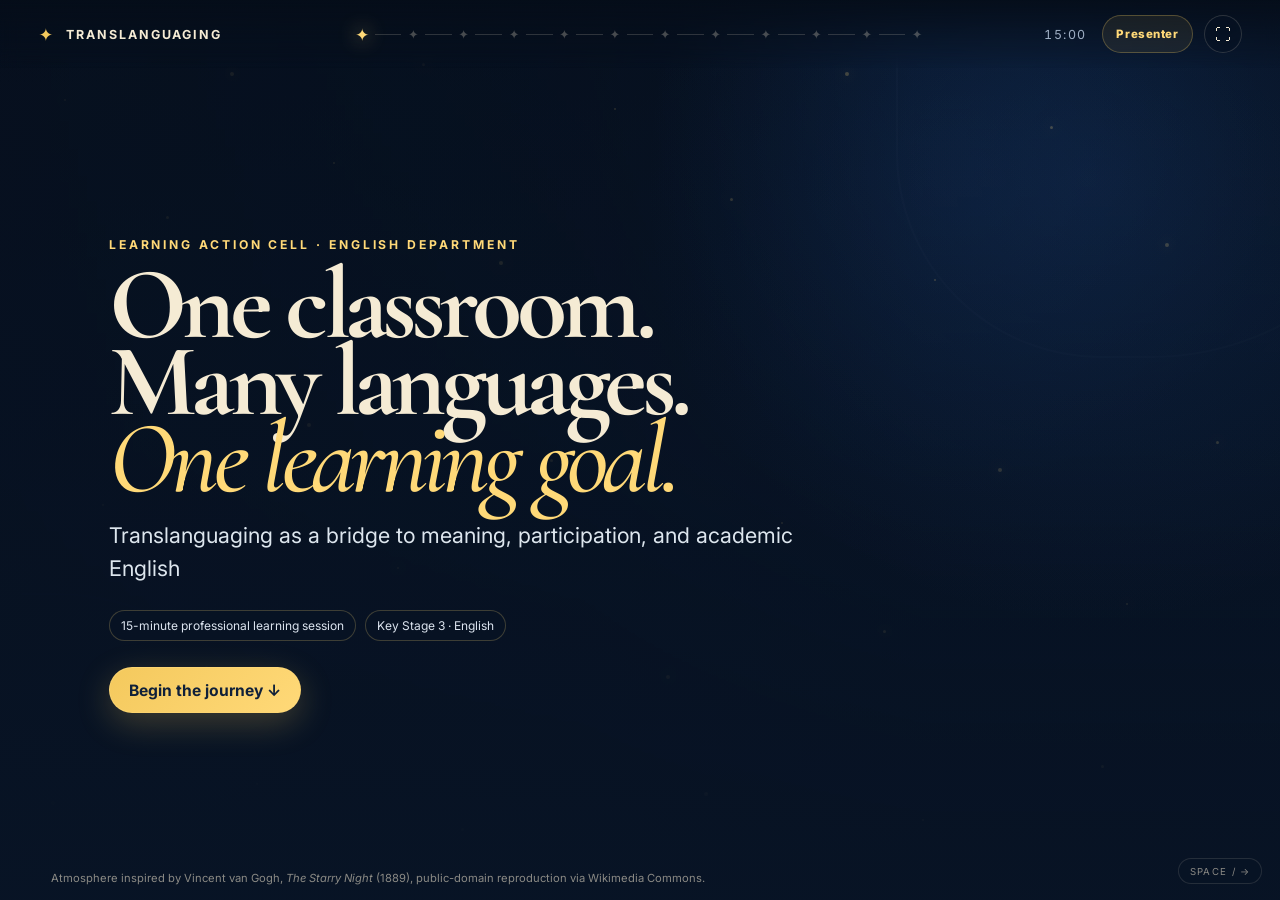
==== commit 1cd90560: "Add files via upload" ====
--- a/index.html
+++ b/index.html
@@ -1,817 +1,1030 @@
 <!doctype html>
 <html lang="en">
 <head>
-  <meta charset="UTF-8" />
-  <meta name="viewport" content="width=device-width, initial-scale=1.0, viewport-fit=cover" />
-  <meta name="theme-color" content="#11243a" />
-  <meta name="description" content="Interactive web presentation on translanguaging as a pedagogical strategy in multilingual classrooms." />
-  
-  <title>Translanguaging · Interactive Presentation</title>
+  <meta charset="utf-8" />
+  <meta name="viewport" content="width=device-width, initial-scale=1, viewport-fit=cover" />
+  <meta name="theme-color" content="#081426" />
+  <meta name="description" content="A 15-minute interactive professional learning session on translanguaging for English teachers." />
+  <title>Translanguaging — A Night Sky of Ideas</title>
+  <link rel="preconnect" href="https://fonts.googleapis.com">
+  <link rel="preconnect" href="https://fonts.gstatic.com" crossorigin>
+  <link href="https://fonts.googleapis.com/css2?family=Cormorant+Garamond:wght@500;600;700&family=Inter:wght@400;500;600;700&display=swap" rel="stylesheet">
   <style>
 :root{
-  --ink:#102136;
-  --ink-2:#233a54;
-  --paper:#f6f2e9;
-  --paper-2:#fffdf8;
-  --blue:#2d63d7;
-  --coral:#ef6f61;
-  --gold:#f4c95d;
-  --mint:#58b6a4;
-  --violet:#7658cf;
-  --white:#fff;
-  --shadow:0 24px 70px rgba(20,34,52,.18);
-  --radius:28px;
-  --chrome-h:64px;
-  --control-h:76px;
-  --ease:cubic-bezier(.2,.75,.2,1);
+  --navy:#081426;--night:#102A50;--cobalt:#173D73;--royal:#2458A6;
+  --gold:#F4C95D;--moon:#FFD978;--cream:#F5EBD4;--muted:#9FAFC4;
+  --teal:#326A73;--cypress:#172F2B;--ink:#07101f;
+  --glass:rgba(8,20,38,.72);--glass2:rgba(16,42,80,.55);--line:rgba(244,201,93,.28);
+  --shadow:0 24px 70px rgba(0,0,0,.35);
 }
 *{box-sizing:border-box}
-html,body{margin:0;min-height:100%;background:#0b1420;color:var(--ink);font-family:Inter,ui-sans-serif,-apple-system,BlinkMacSystemFont,"Segoe UI",sans-serif}
-body{overflow:hidden}
-button,input,textarea,select{font:inherit}
-button{cursor:pointer}
-button:focus-visible,a:focus-visible,[tabindex]:focus-visible{outline:3px solid var(--gold);outline-offset:3px}
-::selection{background:var(--gold);color:var(--ink)}
-.skip-link{position:fixed;top:-60px;left:12px;z-index:9999;background:#fff;padding:12px 16px;border-radius:12px;color:#111;text-decoration:none}.skip-link:focus{top:12px}
-.app-shell{min-height:100dvh;background:#0b1420;position:relative}
-.presentation-chrome{height:var(--chrome-h);padding:10px 18px;display:flex;align-items:center;justify-content:space-between;position:fixed;inset:0 0 auto 0;z-index:120;background:linear-gradient(180deg,rgba(11,20,32,.9),rgba(11,20,32,.5),transparent);color:#fff;pointer-events:none}
-.presentation-chrome>*{pointer-events:auto}.chrome-actions{display:flex;gap:10px;align-items:center}.brand-lockup{display:flex;gap:9px;align-items:center;font-size:12px;letter-spacing:.16em;font-weight:800;opacity:.8}.brand-dot{width:9px;height:9px;border-radius:99px;background:var(--gold);box-shadow:0 0 0 5px rgba(244,201,93,.12)}
-.icon-button,.text-button{border:1px solid rgba(255,255,255,.18);background:rgba(255,255,255,.09);color:#fff;backdrop-filter:blur(12px);height:42px;border-radius:14px}.icon-button{width:42px;display:grid;place-items:center}.text-button{padding:0 15px;font-weight:700}.icon-button span{display:block;width:18px;height:2px;background:#fff;margin:2px;border-radius:3px}.icon-button svg{width:20px;fill:none;stroke:currentColor;stroke-width:1.8}.close-menu{font-size:27px;font-weight:300}
-.deck{position:relative;width:100vw;height:100dvh;overflow:hidden;background:var(--paper)}
-.slide{position:absolute;inset:0;padding:calc(var(--chrome-h) + 24px) clamp(24px,5vw,88px) calc(var(--control-h) + 30px);overflow:hidden;opacity:0;visibility:hidden;transform:translate3d(4%,0,0) scale(.985);transition:opacity .62s var(--ease),transform .7s var(--ease),visibility 0s linear .72s;background:var(--paper);isolation:isolate}
-.slide::after{content:"";position:absolute;inset:0;pointer-events:none;background:linear-gradient(90deg,rgba(16,33,54,.03) 1px,transparent 1px),linear-gradient(rgba(16,33,54,.03) 1px,transparent 1px);background-size:32px 32px;mask-image:linear-gradient(to bottom,transparent,rgba(0,0,0,.45),transparent);z-index:-3}
-.slide.active{opacity:1;visibility:visible;transform:none;transition-delay:0s;z-index:2}
-.slide-inner{height:100%;max-width:1500px;margin:0 auto;position:relative;display:flex;flex-direction:column;justify-content:center}
-.centered{text-align:center;align-items:center}
-.kicker,.eyebrow{font-weight:900;letter-spacing:.15em;text-transform:uppercase;font-size:clamp(11px,1vw,14px);color:var(--blue)}
-.section-title{font-size:clamp(38px,5.1vw,82px);line-height:.98;margin:.18em 0 .5em;letter-spacing:-.04em;max-width:1000px}.lead{font-size:clamp(20px,2vw,30px);line-height:1.38;color:var(--ink-2);max-width:860px}.subtle{font-size:clamp(16px,1.35vw,21px);color:#607086}
-.step{opacity:0;transform:translateY(18px);filter:blur(2px);transition:opacity .62s var(--ease),transform .7s var(--ease),filter .7s var(--ease)}
-.step.is-revealed{opacity:1;transform:none;filter:none}
-.speaker-notes{display:none!important}
-mark{background:linear-gradient(transparent 58%,rgba(244,201,93,.7) 58%);color:inherit;padding:0 .04em}
-
-/* Opening */
-.slide-hook{background:radial-gradient(circle at 82% 22%,rgba(45,99,215,.18),transparent 28%),radial-gradient(circle at 18% 82%,rgba(239,111,97,.16),transparent 27%),var(--paper)}
-.hook-grid{display:grid;grid-template-columns:1.02fr .98fr;align-items:center;gap:5vw}.hook-copy{position:relative;z-index:2}.display-title{font-size:clamp(68px,9.7vw,150px);line-height:.78;margin:.22em 0 .26em;letter-spacing:-.075em}.display-title em{font-family:Georgia,"Times New Roman",serif;font-weight:400;color:var(--blue)}
-.discussion-cue{margin-top:28px;display:inline-flex;gap:14px;align-items:center;background:#fff;border:1px solid rgba(16,33,54,.1);padding:14px 18px;border-radius:18px;box-shadow:0 14px 45px rgba(16,33,54,.08);font-size:clamp(15px,1.25vw,20px)}.discussion-cue span{background:var(--ink);color:#fff;border-radius:9px;padding:7px 9px;font-size:11px;letter-spacing:.14em;font-weight:900}.language-cloud{position:relative;height:min(65vh,620px)}.speech{position:absolute;padding:18px 24px;background:#fff;border:2px solid var(--ink);border-radius:50% 50% 46% 54%/57% 44% 56% 43%;box-shadow:8px 9px 0 rgba(16,33,54,.08);font-family:Georgia,"Times New Roman",serif;font-style:italic;font-size:clamp(21px,2.6vw,42px);animation:float 7s ease-in-out infinite}.speech::after{content:"";position:absolute;width:18px;height:18px;background:inherit;border-right:2px solid var(--ink);border-bottom:2px solid var(--ink);transform:rotate(35deg);bottom:-8px;left:24%}.s1{left:4%;top:14%;transform:rotate(-6deg)}.s2{right:2%;top:8%;border-color:var(--blue);color:var(--blue);animation-delay:-1.2s}.s3{left:26%;top:42%;border-color:var(--coral);color:var(--coral);animation-delay:-2.5s}.s4{right:10%;top:61%;border-color:var(--mint);color:#2d7d6d;animation-delay:-3.3s}.s5{left:0;bottom:3%;border-color:var(--violet);color:var(--violet);animation-delay:-4.1s}.s6{right:35%;bottom:4%;font-size:clamp(17px,2vw,30px);animation-delay:-5s}.ambient-orb{position:absolute;border-radius:50%;filter:blur(1px);opacity:.7;z-index:-1}.orb-a{width:28vw;height:28vw;background:rgba(244,201,93,.18);left:-9vw;top:-8vw}.orb-b{width:34vw;height:34vw;background:rgba(88,182,164,.14);right:-13vw;bottom:-15vw}@keyframes float{0%,100%{translate:0 0}50%{translate:0 -12px}}
-
-/* Title */
-.slide-title{background:#11243a;color:#fff}.slide-title::after{opacity:.18;background-size:40px 40px}.paper-grid{position:absolute;inset:0;background:linear-gradient(rgba(255,255,255,.045) 1px,transparent 1px),linear-gradient(90deg,rgba(255,255,255,.045) 1px,transparent 1px);background-size:40px 40px;z-index:-2}.title-composition{align-items:flex-start}.title-stamp{border:1px solid rgba(255,255,255,.22);border-radius:999px;padding:10px 14px;font-size:11px;letter-spacing:.14em}.hero-title{margin:.12em 0 0;font-size:clamp(74px,12vw,180px);line-height:.76;letter-spacing:-.08em;display:flex;flex-direction:column}.hero-title span:first-child{color:var(--gold)}.hero-title span:last-child{margin-left:12vw}.hero-subtitle{font-family:Georgia,"Times New Roman",serif;font-size:clamp(27px,3.4vw,52px);max-width:950px;line-height:1.08;margin:34px 0 0;color:#dbe5f1}.title-annotation{position:absolute;right:2%;bottom:8%;width:min(390px,32vw);padding:18px 22px;border-left:5px solid var(--coral);background:rgba(255,255,255,.08);backdrop-filter:blur(8px);font-size:clamp(17px,1.4vw,22px);line-height:1.35}.title-lines{position:absolute;right:4%;top:8%;display:grid;gap:11px}.title-lines i{display:block;width:150px;height:3px;background:var(--coral);transform-origin:right}.title-lines i:nth-child(2){width:110px;background:var(--gold)}.title-lines i:nth-child(3){width:80px;background:var(--mint)}
-
-/* Objectives */
-.objective-path{display:grid;grid-template-columns:repeat(3,1fr);gap:18px;width:100%;max-width:1200px}.objective-card{text-align:left;background:var(--paper-2);border:1px solid rgba(16,33,54,.1);border-radius:26px;padding:clamp(22px,3vw,42px);min-height:250px;box-shadow:0 18px 50px rgba(16,33,54,.07);position:relative;overflow:hidden}.objective-card::before{content:"";position:absolute;width:130px;height:130px;border-radius:50%;right:-55px;top:-45px;background:rgba(45,99,215,.08)}.objective-card:nth-child(2)::before{background:rgba(239,111,97,.12)}.objective-card:nth-child(3)::before{background:rgba(88,182,164,.15)}.objective-card b{font-size:14px;color:var(--blue);letter-spacing:.12em}.objective-card h3{font-size:clamp(28px,3vw,44px);margin:28px 0 14px}.objective-card p{font-size:clamp(16px,1.4vw,21px);line-height:1.45;color:var(--ink-2);margin:0}
-
-/* Context */
-.slide-context{background:linear-gradient(125deg,#f7f2e8,#eef4f8)}.context-grid{display:grid;grid-template-columns:1.08fr .92fr;align-items:center;gap:5vw}.policy-note{margin-top:25px;padding:18px 22px;border:1px solid rgba(16,33,54,.12);border-radius:18px;background:rgba(255,255,255,.66);max-width:750px}.policy-note span{font-size:11px;letter-spacing:.14em;font-weight:900;color:var(--coral)}.policy-note p{margin:7px 0 0;line-height:1.45;font-size:clamp(15px,1.2vw,19px)}.venn{position:relative;height:min(60vh,560px)}.venn-circle{position:absolute;width:min(29vw,430px);aspect-ratio:1;border-radius:48% 52% 46% 54%/52% 44% 56% 48%;display:grid;place-items:center;font-size:clamp(22px,3vw,46px);font-weight:900;letter-spacing:-.04em;color:#fff;mix-blend-mode:multiply;box-shadow:inset 0 0 0 8px rgba(255,255,255,.3)}.venn-circle.filipino{left:0;top:12%;background:rgba(239,111,97,.92);transform:rotate(-6deg)}.venn-circle.english{right:0;top:20%;background:rgba(45,99,215,.88);transform:rotate(7deg)}.venn-overlap{position:absolute;z-index:3;left:50%;top:52%;transform:translate(-50%,-50%);background:#11243a;color:#fff;border-radius:999px;width:140px;height:140px;display:grid;place-items:center;text-align:center;text-transform:uppercase;letter-spacing:.13em;font-weight:900;font-size:12px;box-shadow:0 20px 50px rgba(16,33,54,.24)}
-
-/* Concepts */
-.concept-grid{display:grid;grid-template-columns:.95fr 1.05fr;grid-template-rows:auto auto;gap:20px 40px;align-content:center}.concept-word{font-size:clamp(68px,9vw,140px);font-weight:950;line-height:.75;letter-spacing:-.075em;color:var(--blue);grid-row:span 2}.concept-word span{color:var(--coral)}.definition-card{background:#fff;border-radius:var(--radius);padding:clamp(24px,3.2vw,44px);box-shadow:var(--shadow);border:1px solid rgba(16,33,54,.09)}.definition-card p{font-size:clamp(22px,2.3vw,36px);line-height:1.25;margin:10px 0 0}.context-pills{display:flex;gap:10px;flex-wrap:wrap}.context-pills span{background:#11243a;color:#fff;border-radius:999px;padding:10px 14px;font-weight:700;font-size:14px}.source-line{grid-column:1/-1;margin:8px 0 0;padding-left:16px;border-left:4px solid var(--gold);font-family:Georgia,"Times New Roman",serif;font-size:clamp(15px,1.2vw,19px);line-height:1.45;color:#52657b}
-.slide-compare{background:#fbf8f0}.compare-board{display:grid;grid-template-columns:1fr 70px 1fr;align-items:stretch;gap:18px}.compare-side{background:#fff;border-radius:30px;padding:clamp(26px,3.5vw,48px);border:1px solid rgba(16,33,54,.09);box-shadow:0 20px 55px rgba(16,33,54,.08);display:flex;flex-direction:column;justify-content:center;min-height:330px}.compare-side p{font-size:clamp(19px,1.8vw,27px);line-height:1.4}.compare-tag{font-weight:900;letter-spacing:.12em;font-size:12px}.switch-side .compare-tag{color:var(--blue)}.trans-side .compare-tag{color:#2f8f7c}.lane-visual{display:flex;align-items:center;gap:16px;margin:38px 0 22px}.lane-visual span{border:2px solid var(--blue);color:var(--blue);padding:16px 20px;border-radius:14px;font-weight:850}.lane-visual i{font-style:normal;font-size:30px;color:var(--coral)}.repertoire-visual{position:relative;height:120px;margin:28px 0 18px}.repertoire-visual span{position:absolute;border-radius:999px;padding:12px 16px;font-weight:850;background:rgba(88,182,164,.15);border:1px solid rgba(45,125,109,.22)}.repertoire-visual span:nth-child(1){left:0;top:30px}.repertoire-visual span:nth-child(2){left:90px;top:2px}.repertoire-visual span:nth-child(3){left:150px;top:58px}.repertoire-visual span:nth-child(4){right:0;top:28px;background:#11243a;color:#fff}.versus{display:grid;place-items:center;font-family:Georgia,"Times New Roman",serif;font-style:italic;font-size:38px;color:var(--coral)}.takeaway-strip{margin-top:24px;border-radius:18px;padding:18px 22px;background:#11243a;color:#fff;font-size:clamp(17px,1.5vw,23px);text-align:center}.takeaway-strip strong{color:var(--gold)}
-.slide-trans{background:linear-gradient(120deg,#11243a 0 48%,#f6f2e9 48%);color:#fff}.trans-grid{display:grid;grid-template-columns:1fr 1fr;gap:5vw;align-items:center}.slide-trans .section-title{color:#fff}.definition-quote{font-family:Georgia,"Times New Roman",serif;font-size:clamp(24px,2.9vw,46px);line-height:1.18;margin:22px 0;color:#e9eef5}.citation-chip{display:inline-block;border:1px solid rgba(255,255,255,.2);border-radius:999px;padding:9px 12px;font-size:12px;letter-spacing:.05em}.fluid-map{height:min(62vh,620px);position:relative;color:var(--ink)}.fluid-map svg{position:absolute;inset:4% 0 0 0;width:100%;height:90%;fill:none;stroke:#2d63d7;stroke-width:3;stroke-linecap:round;opacity:.38}.fluid-map svg path:nth-child(2){stroke:#ef6f61}.fluid-map svg path:nth-child(3){stroke:#58b6a4}.bubble{position:absolute;background:#fff;border-radius:999px;padding:13px 17px;box-shadow:0 16px 38px rgba(16,33,54,.12);font-weight:800;z-index:2}.b1{top:12%;left:5%}.b2{top:18%;right:5%}.b3{bottom:18%;left:12%}.b4{bottom:9%;right:5%}.meaning-core{position:absolute;left:50%;top:50%;transform:translate(-50%,-50%);width:190px;height:190px;border-radius:50%;display:grid;place-items:center;background:var(--gold);color:var(--ink);font-weight:950;letter-spacing:.08em;box-shadow:0 26px 70px rgba(16,33,54,.22);z-index:3}
-.flow-sequence{display:grid;grid-template-columns:1fr auto 1fr auto 1fr;align-items:center;gap:14px;width:100%;max-width:1250px}.flow-card{background:#fff;border:1px solid rgba(16,33,54,.1);border-radius:28px;padding:28px;text-align:left;min-height:270px;box-shadow:0 18px 45px rgba(16,33,54,.07)}.flow-card b{width:40px;height:40px;border-radius:50%;background:var(--ink);color:#fff;display:grid;place-items:center}.flow-card>span{display:block;color:var(--coral);font-weight:900;letter-spacing:.14em;font-size:11px;margin:24px 0 8px}.flow-card h3{font-size:clamp(29px,3vw,46px);margin:0 0 13px}.flow-card p{font-size:clamp(16px,1.25vw,19px);line-height:1.45;color:#52657b}.flow-arrow{font-size:36px;color:var(--blue)}
-
-/* Benefits */
-.slide-benefits{background:linear-gradient(140deg,#f7f2e8,#f0f6f4)}.benefit-orbit{position:relative;height:min(52vh,500px);max-width:1000px;width:100%;margin:0 auto}.orbit-core{position:absolute;left:50%;top:50%;transform:translate(-50%,-50%);width:280px;height:280px;border-radius:50%;background:#11243a;color:#fff;display:grid;place-items:center;text-align:center;font-weight:950;letter-spacing:.05em;font-size:clamp(26px,3vw,44px);box-shadow:0 30px 80px rgba(16,33,54,.22)}.orbit-core small{display:block;font-size:11px;letter-spacing:.08em;color:#d4dfeb;font-weight:700}.benefit-chip{position:absolute;border:0;border-radius:999px;padding:15px 19px;background:#fff;color:var(--ink);box-shadow:0 14px 35px rgba(16,33,54,.1);font-weight:850;transition:transform .25s ease,box-shadow .25s ease,background .25s ease}.benefit-chip:hover,.benefit-chip.active{transform:scale(1.06);box-shadow:0 18px 45px rgba(16,33,54,.18);background:var(--gold)}.c1{left:2%;top:12%}.c2{right:3%;top:12%}.c3{left:0;top:48%}.c4{right:0;top:48%}.c5{left:12%;bottom:4%}.c6{right:14%;bottom:3%}.benefit-detail{margin:10px auto 0;max-width:800px;text-align:center;font-size:clamp(17px,1.4vw,22px);font-weight:750;color:#41566d}
-.slide-evidence{background:#11243a;color:#fff}.quote-layout{justify-content:center;max-width:1250px}.quote-mark{font-family:Georgia,serif;color:var(--gold);font-size:180px;line-height:.55}.big-quote{font-family:Georgia,"Times New Roman",serif;font-size:clamp(34px,4.5vw,72px);line-height:1.08;letter-spacing:-.035em;margin:0;color:#f7f4ec}.big-quote mark{background:linear-gradient(transparent 62%,rgba(244,201,93,.55) 62%);color:#fff}.quote-citation{margin-top:30px;font-size:14px;color:#b8c6d7}.annotation-line{position:absolute;right:0;bottom:5%;max-width:450px;border-left:5px solid var(--coral);padding:14px 18px;background:rgba(255,255,255,.07);font-size:clamp(16px,1.3vw,20px);line-height:1.35}
-
-/* Strategies */
-.strategy-overview{align-items:flex-start}.strategy-grid{display:grid;grid-template-columns:repeat(5,1fr);gap:12px;width:100%}.strategy-tile{border:1px solid rgba(16,33,54,.11);background:#fff;border-radius:22px;padding:24px;text-align:left;min-height:310px;box-shadow:0 15px 40px rgba(16,33,54,.06);transition:transform .28s var(--ease),box-shadow .28s var(--ease),background .28s ease}.strategy-tile:hover{transform:translateY(-8px);box-shadow:0 25px 55px rgba(16,33,54,.13);background:#fffdf7}.strategy-tile b{font-size:12px;letter-spacing:.12em;color:var(--coral)}.strategy-tile h3{font-size:clamp(21px,2vw,31px);line-height:1.02;margin:42px 0 20px}.strategy-tile span{display:block;font-size:13px;line-height:1.4;color:#677990;border-top:1px solid #e8ecef;padding-top:16px}.strategy-tile:nth-child(2) b{color:var(--blue)}.strategy-tile:nth-child(3) b{color:#2d8c79}.strategy-tile:nth-child(4) b{color:var(--violet)}.strategy-tile:nth-child(5) b{color:#a26a00}
-.slide-strategy-lab{background:linear-gradient(130deg,#f4f1ea,#edf4f8)}.lab-grid{display:grid;grid-template-columns:280px 1fr;gap:28px;align-items:stretch}.lab-nav{display:grid;gap:8px;align-content:center}.lab-nav button{border:1px solid rgba(16,33,54,.1);background:rgba(255,255,255,.7);padding:16px 18px;text-align:left;border-radius:14px;color:var(--ink);font-weight:800;transition:.2s}.lab-nav button[aria-selected="true"]{background:#11243a;color:#fff;transform:translateX(8px)}.lab-panel{background:#fff;border-radius:30px;padding:clamp(30px,4vw,55px);box-shadow:var(--shadow);display:flex;flex-direction:column;justify-content:center}.lab-panel h2{font-size:clamp(38px,5vw,76px);line-height:.95;letter-spacing:-.045em;margin:16px 0 22px}.lab-panel>p{font-size:clamp(19px,1.7vw,26px);line-height:1.45;max-width:850px}.best-for{display:flex;gap:15px;align-items:center;margin-top:18px}.best-for span{font-size:11px;letter-spacing:.14em;font-weight:900;color:var(--coral)}.best-for strong{font-size:16px}.lab-visual{margin-top:32px;background:#f4f6f8;border-radius:16px;padding:16px;display:flex;align-items:center;gap:10px;flex-wrap:wrap}.lab-visual span{background:#fff;border:1px solid #dde4e9;border-radius:999px;padding:10px 13px;font-weight:850;font-size:13px}.lab-visual i{font-style:normal;color:var(--blue)}
-
-/* Myths */
-.slide-myths{background:#f6efe6}.myth-grid{display:grid;grid-template-columns:repeat(2,1fr);gap:16px}.flip-card{min-height:205px;border:0;background:transparent;perspective:900px;position:relative;text-align:left}.flip-card .front,.flip-card .back{position:absolute;inset:0;border-radius:24px;padding:28px;backface-visibility:hidden;transition:transform .65s var(--ease);display:flex;flex-direction:column;justify-content:center;box-shadow:0 14px 42px rgba(16,33,54,.08);font-size:clamp(19px,1.7vw,27px);line-height:1.28}.flip-card .front{background:#fff}.flip-card .front b{display:block;color:var(--coral);letter-spacing:.13em;font-size:11px;margin-bottom:16px}.flip-card .back{background:#11243a;color:#fff;transform:rotateY(180deg);font-size:clamp(17px,1.45vw,22px)}.flip-card[aria-pressed="true"] .front{transform:rotateY(180deg)}.flip-card[aria-pressed="true"] .back{transform:rotateY(360deg)}
-
-/* Challenges */
-.slide-challenge{background:linear-gradient(125deg,#11243a,#183552);color:#fff}.challenge-layout{justify-content:center}.slide-challenge .kicker{color:var(--gold)}.challenge-question{font-size:clamp(31px,4.1vw,64px);line-height:1.08;letter-spacing:-.04em;margin:18px 0 28px;max-width:1250px}.quiz-options{display:grid;grid-template-columns:repeat(2,1fr);gap:12px}.quiz-options button{display:grid;grid-template-columns:46px 1fr;gap:14px;align-items:start;border:1px solid rgba(255,255,255,.14);background:rgba(255,255,255,.08);color:#fff;border-radius:18px;padding:17px 18px;text-align:left;transition:.22s}.quiz-options button:hover{background:rgba(255,255,255,.13);transform:translateY(-2px)}.quiz-options button.selected{border-color:var(--gold);background:rgba(244,201,93,.13)}.quiz-options button.correct{background:rgba(88,182,164,.2);border-color:#75d2bf}.quiz-options button.incorrect{background:rgba(239,111,97,.15);border-color:#ef6f61}.quiz-options b{width:40px;height:40px;border-radius:50%;display:grid;place-items:center;background:#fff;color:var(--ink)}.quiz-options strong{display:block;font-size:clamp(15px,1.3vw,19px);margin-bottom:4px}.quiz-options small{display:block;color:#c5d3df;line-height:1.35;font-size:13px}.quiz-feedback{margin-top:16px;min-height:52px;border-left:4px solid var(--gold);padding:10px 15px;color:#dbe4ed;font-size:clamp(15px,1.25vw,19px);display:flex;align-items:center}.quiz-feedback.good{border-left-color:#75d2bf;color:#dff8f1}.quiz-feedback.try{border-left-color:var(--coral);color:#ffd8d3}
-
-/* PPST */
-.slide-ppst{background:linear-gradient(120deg,#f7f3e9,#edf4f6)}.ppst-grid{display:grid;grid-template-columns:.8fr 1.2fr;gap:6vw;align-items:center}.ppst-stack{display:grid;gap:10px}.ppst-item{background:#fff;border:1px solid rgba(16,33,54,.1);border-radius:18px;padding:17px 20px;display:grid;grid-template-columns:58px 1fr;align-items:center;gap:12px;box-shadow:0 10px 28px rgba(16,33,54,.055)}.ppst-item b{font-size:13px;color:var(--blue);letter-spacing:.12em}.ppst-item span{font-size:clamp(18px,1.55vw,24px);font-weight:800;line-height:1.22}
-
-/* Recap / reflection */
-.slide-recap{background:#11243a;color:#fff}.recap-layout{justify-content:center}.slide-recap .kicker{color:var(--gold)}.recap-question{font-family:Georgia,"Times New Roman",serif;font-weight:400;font-size:clamp(24px,2.2vw,34px);color:#c5d2e0}.recap-sentence{display:flex;flex-wrap:wrap;gap:.16em .3em;align-items:baseline;font-size:clamp(37px,5.2vw,78px);line-height:1.03;letter-spacing:-.045em;max-width:1300px}.recap-sentence strong{color:var(--gold)}.mini-recap{display:flex;flex-wrap:wrap;gap:10px;align-items:center;margin-top:34px}.mini-recap span{border:1px solid rgba(255,255,255,.18);padding:10px 13px;border-radius:999px;font-size:12px;letter-spacing:.08em;font-weight:900}.mini-recap i{font-style:normal;color:var(--coral)}
-.slide-reflection{background:radial-gradient(circle at 80% 18%,rgba(244,201,93,.2),transparent 26%),var(--paper)}.reflection-layout{align-items:flex-start}.reflection-prompt{font-size:clamp(43px,6vw,92px);line-height:.96;letter-spacing:-.055em;max-width:1200px;margin:16px 0 30px}.reflection-choices{display:flex;flex-wrap:wrap;gap:10px}.reflection-choices button{border:1px solid rgba(16,33,54,.13);background:#fff;border-radius:999px;padding:14px 17px;font-weight:850;color:var(--ink)}.reflection-choices button.active{background:#11243a;color:#fff}.reflection-response{margin-top:24px;padding:18px 20px;background:#fff;border-radius:18px;box-shadow:0 15px 40px rgba(16,33,54,.07);font-size:clamp(18px,1.5vw,23px);max-width:900px}
-
-/* References / close */
-.slide-references{background:#f4f0e8}.references-layout{display:grid;grid-template-columns:.6fr 1.4fr;gap:5vw;align-items:start;overflow:auto;padding-top:5vh;padding-bottom:3vh}.reference-list{font-family:Georgia,"Times New Roman",serif;font-size:clamp(15px,1.15vw,18px);line-height:1.4}.reference-list p{padding:10px 0;border-bottom:1px solid rgba(16,33,54,.1);margin:0}.reference-note{margin-top:18px;border-left:4px solid var(--coral);padding:13px 16px;background:#fff;border-radius:0 12px 12px 0;font-family:Inter,ui-sans-serif,sans-serif;font-size:13px;line-height:1.4}.slide-close{background:#f4c95d}.close-layout{align-items:center;text-align:center}.close-mark{width:110px;height:110px;border-radius:30px;background:#11243a;color:#fff;display:grid;place-items:center;font-size:44px;font-weight:950;transform:rotate(-6deg);box-shadow:14px 14px 0 rgba(239,111,97,.72)}.close-layout h2{font-size:clamp(44px,6.3vw,96px);line-height:.95;letter-spacing:-.055em;margin:42px 0 20px;max-width:1200px}.close-layout h2 em{font-family:Georgia,"Times New Roman",serif;font-weight:400}.close-layout p{font-size:24px}.primary-button,.secondary-button{border:0;border-radius:14px;padding:13px 17px;font-weight:850}.primary-button{background:#11243a;color:#fff}.secondary-button{background:rgba(255,255,255,.08);border:1px solid rgba(255,255,255,.15);color:#fff}
-
-/* Controls */
-.deck-controls{position:fixed;left:0;right:0;bottom:0;height:var(--control-h);display:grid;grid-template-columns:54px 1fr 54px;gap:14px;align-items:center;padding:10px 18px calc(10px + env(safe-area-inset-bottom));z-index:100;background:linear-gradient(0deg,rgba(11,20,32,.96),rgba(11,20,32,.76),transparent);color:#fff}.nav-button{width:50px;height:50px;border-radius:16px;border:1px solid rgba(255,255,255,.16);background:rgba(255,255,255,.08);color:#fff;font-size:25px}.nav-button:disabled{opacity:.3;cursor:not-allowed}.progress-cluster{display:flex;flex-direction:column;gap:8px}.progress-meta{display:flex;justify-content:space-between;gap:14px;font-size:11px;letter-spacing:.08em;text-transform:uppercase;color:#d1d9e3}.progress-meta span:last-child{overflow:hidden;text-overflow:ellipsis;white-space:nowrap;text-align:right}.progress-track{height:3px;background:rgba(255,255,255,.18);border-radius:9px;overflow:hidden}.progress-bar{height:100%;width:5%;background:var(--gold);border-radius:9px;transition:width .45s var(--ease)}.tap-hint{position:fixed;right:24px;bottom:90px;z-index:80;color:#fff;background:rgba(11,20,32,.74);padding:8px 11px;border-radius:999px;font-size:11px;opacity:.75;backdrop-filter:blur(10px)}
-
-/* Menu */
-.menu-panel{position:fixed;left:0;top:0;bottom:0;width:min(440px,92vw);z-index:220;background:#0f1b2a;color:#fff;padding:28px;transform:translateX(-104%);transition:transform .45s var(--ease);box-shadow:40px 0 90px rgba(0,0,0,.28);overflow:auto}.menu-panel.open{transform:none}.menu-head{display:flex;justify-content:space-between;align-items:flex-start;margin-bottom:26px}.menu-head h2{font-size:34px;margin:5px 0 0}.menu-head .eyebrow{color:var(--gold)}.section-nav{display:grid;gap:8px}.section-nav button{display:flex;justify-content:space-between;gap:10px;width:100%;text-align:left;border:1px solid rgba(255,255,255,.1);background:rgba(255,255,255,.055);color:#fff;border-radius:14px;padding:14px}.section-nav button:hover{background:rgba(255,255,255,.1)}.section-nav button span:first-child{font-weight:800}.section-nav button span:last-child{opacity:.55;font-size:12px}.menu-actions{display:grid;grid-template-columns:1fr 1fr;gap:8px;margin-top:22px}.menu-help{font-size:12px;color:#9fb0c2;line-height:1.6;margin-top:18px}.menu-scrim{position:fixed;inset:0;background:rgba(0,0,0,.45);z-index:210;backdrop-filter:blur(3px)}kbd{font:inherit;border:1px solid rgba(255,255,255,.18);background:rgba(255,255,255,.08);padding:2px 6px;border-radius:6px}
-
-/* Presenter */
-.presenter-body{overflow:auto;background:#0b1420;color:#fff}.presenter-shell{min-height:100vh;padding:30px;max-width:1500px;margin:0 auto}.presenter-topbar{display:flex;justify-content:space-between;gap:30px;align-items:flex-start;margin-bottom:26px}.presenter-topbar h1{font-size:clamp(26px,3vw,44px);margin:5px 0}.presenter-topbar .eyebrow{color:var(--gold)}.presenter-time{text-align:right}.presenter-time span{display:block;font-size:40px;font-variant-numeric:tabular-nums;margin-bottom:8px}.mini-button{border:1px solid rgba(255,255,255,.15);background:rgba(255,255,255,.07);color:#fff;border-radius:10px;padding:8px 10px}.presenter-grid{display:grid;grid-template-columns:1fr 1fr;grid-template-areas:"current next" "notes notes";gap:18px}.presenter-card{background:#132237;border:1px solid rgba(255,255,255,.08);border-radius:24px;padding:28px;min-height:260px}.current-card{grid-area:current}.next-card{grid-area:next}.notes-card{grid-area:notes}.presenter-card h2{font-size:clamp(27px,3.5vw,52px);margin:28px 0}.presenter-number{font-size:clamp(48px,7vw,92px);font-weight:950;color:var(--gold);margin-top:18px}.presenter-notes{font-size:clamp(17px,1.5vw,22px);line-height:1.55;color:#d7e1ea;max-width:1100px;margin-top:22px}.presenter-footer{color:#8ea0b3;margin-top:22px;font-size:13px}
-
-/* Responsive */
-@media (max-width: 1100px){
-  .slide{padding-left:32px;padding-right:32px}
-  .hook-grid,.context-grid,.trans-grid,.ppst-grid{grid-template-columns:1fr 1fr;gap:26px}
-  .objective-path{gap:12px}.strategy-grid{grid-template-columns:repeat(3,1fr)}.strategy-tile{min-height:220px}.strategy-tile:nth-child(4),.strategy-tile:nth-child(5){grid-column:span 1}
-  .concept-grid{grid-template-columns:1fr 1.2fr}.concept-word{font-size:clamp(60px,8vw,100px)}
-  .compare-board{grid-template-columns:1fr 42px 1fr}.versus{font-size:28px}
+html{scroll-behavior:smooth;background:var(--navy)}
+body{margin:0;background:var(--navy);color:var(--cream);font-family:Inter,system-ui,-apple-system,Segoe UI,sans-serif;overflow:hidden}
+button,a{font:inherit}
+button{color:inherit}
+a{color:var(--moon)}
+button:focus-visible,a:focus-visible{outline:3px solid var(--moon);outline-offset:4px}
+.skip-link{position:fixed;left:1rem;top:-100px;z-index:1000;background:var(--cream);color:var(--ink);padding:.75rem 1rem;border-radius:.5rem}
+.skip-link:focus{top:1rem}
+
+.ambient{position:fixed;inset:0;z-index:0;pointer-events:none;overflow:hidden;background:radial-gradient(circle at 75% 20%,rgba(36,88,166,.26),transparent 26%),linear-gradient(180deg,#06101e,#081426 48%,#060d19)}
+.ambient__stars{position:absolute;inset:0;opacity:.75}
+.star-dot{position:absolute;width:3px;height:3px;border-radius:50%;background:var(--moon);box-shadow:0 0 12px rgba(255,217,120,.85);animation:twinkle 5s ease-in-out infinite}
+.ambient__swirl{position:absolute;width:42vw;height:42vw;border:2px solid rgba(159,175,196,.07);border-radius:48% 52% 58% 42%;filter:blur(.2px);animation:slowRotate 80s linear infinite}
+.ambient__swirl--one{right:-12vw;top:-14vw}.ambient__swirl--two{left:-18vw;bottom:-18vw;animation-direction:reverse;animation-duration:110s}
+@keyframes twinkle{0%,100%{opacity:.35;transform:scale(.8)}50%{opacity:1;transform:scale(1.35)}}
+@keyframes slowRotate{to{transform:rotate(360deg)}}
+
+.topbar{position:fixed;z-index:50;top:0;left:0;right:0;height:68px;display:grid;grid-template-columns:1fr auto 1fr;align-items:center;padding:0 clamp(16px,3vw,42px);background:linear-gradient(180deg,rgba(5,13,25,.92),rgba(5,13,25,.45),transparent);backdrop-filter:blur(10px);transition:opacity .3s ease,transform .3s ease}
+.brand{border:0;background:none;padding:0;display:flex;gap:.65rem;align-items:center;font-size:.78rem;letter-spacing:.16em;font-weight:700;cursor:pointer;justify-self:start}.brand__star{color:var(--gold);font-size:1.1rem}
+.topbar__actions{justify-self:end;display:flex;align-items:center;gap:.65rem}
+.icon-btn{width:38px;height:38px;border:1px solid rgba(245,235,212,.16);background:rgba(8,20,38,.42);border-radius:50%;cursor:pointer;backdrop-filter:blur(12px)}
+.session-clock{font-variant-numeric:tabular-nums;font-size:.78rem;letter-spacing:.12em;color:var(--muted);min-width:52px;text-align:center}
+.constellation{display:flex;align-items:center;gap:.15rem}.constellation i{display:block;width:clamp(10px,2.1vw,38px);height:1px;background:rgba(245,235,212,.17);position:relative;overflow:hidden}.constellation i::after{content:"";position:absolute;inset:0;transform:scaleX(0);transform-origin:left;background:var(--gold);transition:transform .4s ease}.constellation i.is-lit::after{transform:scaleX(1)}
+.constellation__node{border:0;background:none;padding:.25rem;color:rgba(245,235,212,.28);cursor:pointer;font-size:.8rem;transition:.25s}.constellation__node.is-past{color:rgba(244,201,93,.65)}.constellation__node.is-active{color:var(--moon);text-shadow:0 0 14px rgba(255,217,120,.9);transform:scale(1.35)}
+.mobile-only{display:none}.mobile-menu{display:none}
+
+.deck{position:relative;z-index:1;height:100dvh;overflow-y:auto;scroll-snap-type:y mandatory;scrollbar-width:none}.deck::-webkit-scrollbar{display:none}
+.scene{position:relative;min-height:100dvh;scroll-snap-align:start;overflow:hidden;isolation:isolate;display:flex;align-items:center;padding:82px clamp(20px,4vw,70px) 44px}
+.scene::before{content:"";position:absolute;inset:0;z-index:-2;background:radial-gradient(circle at 85% 20%,rgba(36,88,166,.18),transparent 34%),linear-gradient(180deg,rgba(8,20,38,.45),rgba(8,20,38,.94))}
+.scene__inner{width:min(1240px,100%);margin:auto;position:relative;z-index:2}
+.centered{text-align:center}.narrow{max-width:900px}.section-kicker{font-size:.72rem;letter-spacing:.22em;font-weight:700;color:var(--gold);text-transform:uppercase;margin:0 0 1.25rem}.display{font-family:"Cormorant Garamond",serif;font-weight:600;font-size:clamp(3rem,6vw,6.8rem);line-height:.91;letter-spacing:-.035em;margin:.1em 0 .35em;text-wrap:balance}.display--soft{font-size:clamp(2.1rem,4.7vw,5rem);color:var(--muted)}.gold{color:var(--moon);font-style:italic}.quiet{color:var(--muted);font-size:clamp(1rem,1.4vw,1.25rem)}.lead{font-size:clamp(1rem,1.7vw,1.35rem);color:#dce5ef;max-width:760px}
+
+.reveal{opacity:0;transform:translateY(18px);pointer-events:none;transition:opacity .6s ease,transform .6s cubic-bezier(.2,.8,.2,1)}.reveal.is-visible{opacity:1;transform:none;pointer-events:auto}.reveal:nth-child(2){transition-delay:.03s}
+.reveal-controls{margin-top:2rem}.reveal-controls--floating{position:absolute;right:clamp(20px,4vw,70px);bottom:22px;z-index:8}
+.primary-btn,.secondary-btn{border-radius:999px;padding:.8rem 1.2rem;cursor:pointer;transition:.2s ease;font-weight:700}.primary-btn{border:1px solid rgba(255,217,120,.55);background:linear-gradient(135deg,var(--gold),var(--moon));color:#102039;box-shadow:0 10px 34px rgba(244,201,93,.24)}.primary-btn:hover{transform:translateY(-2px);box-shadow:0 14px 42px rgba(244,201,93,.32)}.secondary-btn{border:1px solid rgba(245,235,212,.16);background:rgba(8,20,38,.64);color:var(--cream);backdrop-filter:blur(10px)}.secondary-btn:hover{border-color:rgba(244,201,93,.48);box-shadow:0 0 24px rgba(244,201,93,.10)}
+
+.art-bg{position:absolute;inset:-3%;z-index:-4;background-size:cover;background-position:center;animation:artDrift 24s ease-in-out infinite alternate;transform:scale(1.03)}
+.art-bg--starry{background-image:url('https://upload.wikimedia.org/wikipedia/commons/thumb/e/ea/Van_Gogh_-_Starry_Night_-_Google_Art_Project.jpg/1920px-Van_Gogh_-_Starry_Night_-_Google_Art_Project.jpg')}
+.art-bg--rhone{background-image:url('https://upload.wikimedia.org/wikipedia/commons/thumb/5/5c/Starry_Night_Over_the_Rhone.jpg/1920px-Starry_Night_Over_the_Rhone.jpg');background-position:center 55%}
+@keyframes artDrift{from{transform:scale(1.035) translate3d(0,0,0)}to{transform:scale(1.075) translate3d(-.4%,.25%,0)}}
+.hero-vignette,.closing-overlay{position:absolute;inset:0;z-index:-3;background:linear-gradient(90deg,rgba(5,12,23,.91) 0%,rgba(5,12,23,.66) 46%,rgba(5,12,23,.26) 72%),linear-gradient(0deg,rgba(5,12,23,.72),transparent 50%)}
+.hero{max-width:1100px;margin-left:max(0px,4vw)}.eyebrow{font-size:.76rem;letter-spacing:.24em;color:var(--moon);font-weight:700}.hero__title{font-family:"Cormorant Garamond",serif;font-size:clamp(3.6rem,8vw,8.2rem);line-height:.75;letter-spacing:-.055em;margin:.14em 0 .22em;max-width:980px}.hero__title span,.hero__title em{display:block}.hero__title em{color:var(--moon);font-weight:500}.hero__subtitle{font-size:clamp(1rem,1.7vw,1.35rem);color:#dde6ee;max-width:720px;line-height:1.55}.hero__meta{display:flex;gap:.55rem;flex-wrap:wrap;margin:1.5rem 0 1.6rem}.pill{padding:.45rem .7rem;border:1px solid rgba(255,217,120,.22);background:rgba(8,20,38,.52);border-radius:999px;font-size:.75rem;color:#dce4ef}.art-credit{position:absolute;bottom:14px;left:clamp(20px,4vw,70px);z-index:4;margin:0;font-size:.62rem;color:rgba(245,235,212,.55);max-width:80%}
+
+.scene--dark::before{background:radial-gradient(circle at 50% 48%,rgba(36,88,166,.15),transparent 31%),linear-gradient(180deg,#050e1c,#081426)}.question-stack{display:grid;gap:.4rem}.silence{font-family:"Cormorant Garamond",serif;font-size:clamp(4rem,10vw,9.5rem);margin:.1rem 0;color:var(--moon);font-style:italic}.glass-card{border:1px solid rgba(244,201,93,.22);background:linear-gradient(135deg,rgba(16,42,80,.52),rgba(8,20,38,.78));box-shadow:var(--shadow);backdrop-filter:blur(18px);border-radius:24px;padding:clamp(1.2rem,2.5vw,2.3rem)}.reflection-card{max-width:760px;margin:1rem auto 0;font-size:clamp(1rem,1.55vw,1.25rem);line-height:1.65}.reflection-card strong{color:var(--moon)}
+
+.scene--split::before{background:linear-gradient(110deg,#071321 0%,#0b2343 55%,#071321 100%)}.split-grid{display:grid;grid-template-columns:1.05fr .95fr;gap:clamp(2rem,5vw,6rem);align-items:center}.definition{font-family:"Cormorant Garamond",serif;font-size:clamp(1.6rem,2.6vw,2.55rem);line-height:1.24;color:#f7f0df;max-width:740px}.speaker-line{color:#c7d3e1;line-height:1.6}.mini-compare{display:grid;grid-template-columns:1fr 1fr;gap:.8rem;margin-top:1.5rem}.compare-item{border-top:1px solid rgba(159,175,196,.28);padding:1rem 0;color:#d7e0ea}.compare-item--gold{border-top-color:rgba(244,201,93,.7)}.compare-item strong{display:block;margin:.45rem 0;color:var(--cream)}.compare-item p{margin:0;font-size:.9rem;line-height:1.5;color:var(--muted)}.compare-label{font-size:.65rem;letter-spacing:.18em;color:var(--muted);font-weight:800}.compare-item--gold .compare-label{color:var(--gold)}
+.constellation-diagram{aspect-ratio:1/1;width:min(100%,520px);margin:auto;border-radius:50%;background:radial-gradient(circle,rgba(36,88,166,.26),rgba(8,20,38,.08) 52%,transparent 67%)}.constellation-diagram svg{width:100%;height:100%;overflow:visible}.const-line{fill:none;stroke:rgba(244,201,93,.48);stroke-width:2;stroke-dasharray:8 8;animation:dash 18s linear infinite}.const-star{fill:var(--moon);filter:url(#glow)}.const-star--core{fill:var(--gold)}.constellation-diagram text{fill:#aab7c6;font-size:15px;font-family:Inter;font-weight:700;letter-spacing:1px}.constellation-diagram .core-label{fill:#fff5d8;font-size:18px;letter-spacing:2px}.constellation-diagram .core-label:last-child{fill:var(--moon);font-size:23px}@keyframes dash{to{stroke-dashoffset:-200}}
+
+.scene--policy::before{background:linear-gradient(180deg,rgba(8,20,38,.98),rgba(10,31,58,.96)),radial-gradient(circle at 20% 20%,rgba(244,201,93,.12),transparent 32%)}.policy-layout{display:grid;grid-template-columns:.8fr 1.2fr;gap:clamp(2rem,4vw,5rem);align-items:start}.policy-note{font-size:1.05rem;line-height:1.7;color:#c8d4e2;max-width:520px}.policy-timeline{display:grid;gap:.75rem}.policy-card{position:relative;border:1px solid rgba(245,235,212,.13);background:rgba(9,24,45,.73);border-radius:22px;padding:1.25rem 1.4rem 1.15rem 5.6rem;min-height:118px}.policy-card::before{content:"";position:absolute;left:3.4rem;top:0;bottom:-.78rem;width:1px;background:linear-gradient(var(--gold),rgba(244,201,93,.08))}.policy-card:last-child::before{bottom:50%}.policy-card::after{content:"✦";position:absolute;left:2.98rem;top:1.4rem;color:var(--moon);text-shadow:0 0 16px var(--gold)}.policy-card--featured{border-color:rgba(244,201,93,.38);background:linear-gradient(135deg,rgba(26,58,99,.82),rgba(8,20,38,.88))}.policy-card h3{margin:.1rem 0 .35rem;font-size:1.1rem}.policy-card p{margin:0;color:#c9d5e2;line-height:1.45;font-size:.88rem}.policy-card a{display:inline-block;margin-top:.5rem;font-size:.78rem;text-decoration:none}.policy-year{position:absolute;left:.8rem;top:1.45rem;color:var(--gold);font-size:.7rem;font-weight:800;letter-spacing:.08em}.policy-card .micro{margin-top:.45rem;color:var(--moon);font-weight:700}.policy-caveat{grid-column:1/-1;margin-top:.2rem;padding:.8rem 1rem;border-left:3px solid var(--gold);background:rgba(244,201,93,.06);color:#cfd9e4;font-size:.85rem;line-height:1.5}.policy-caveat strong{color:var(--moon)}
+
+.scene--benefits::before{background:radial-gradient(circle at 15% 15%,rgba(50,106,115,.22),transparent 34%),linear-gradient(145deg,#06111e,#0e2a4a)}.pathway{display:grid;grid-template-columns:1fr auto 1fr auto 1fr auto 1fr;align-items:center;gap:.65rem;margin:2rem 0}.path-step{min-height:140px;border:1px solid rgba(245,235,212,.12);background:rgba(8,20,38,.54);border-radius:18px;padding:1rem;display:flex;flex-direction:column;justify-content:center}.path-step span{color:var(--gold);font-size:.7rem;font-weight:800;letter-spacing:.12em}.path-step strong{font-family:"Cormorant Garamond",serif;font-size:1.8rem;margin:.25rem 0}.path-step small{color:var(--muted);line-height:1.45}.path-line{width:28px;height:1px;background:linear-gradient(90deg,var(--gold),rgba(244,201,93,.18));position:relative}.path-line::after{content:"✦";position:absolute;right:-4px;top:-9px;color:var(--gold);font-size:.85rem}.benefit-grid{display:grid;grid-template-columns:repeat(3,1fr);gap:1rem}.benefit-card{padding:1.2rem;border-top:1px solid rgba(244,201,93,.36);background:linear-gradient(180deg,rgba(244,201,93,.05),transparent)}.benefit-card span{color:var(--gold)}.benefit-card h3{font-family:"Cormorant Garamond",serif;font-size:1.8rem;margin:.4rem 0}.benefit-card p{margin:0;color:var(--muted);line-height:1.5}
+
+.scene--strategies::before{background:linear-gradient(180deg,rgba(7,17,31,.98),rgba(6,18,32,.94))}.art-strip{position:absolute;right:-8vw;top:0;width:42vw;height:100%;z-index:-1;background:url('https://upload.wikimedia.org/wikipedia/commons/thumb/e/ea/Van_Gogh_-_Starry_Night_-_Google_Art_Project.jpg/1280px-Van_Gogh_-_Starry_Night_-_Google_Art_Project.jpg') center/cover;opacity:.12;filter:saturate(.8);mask-image:linear-gradient(90deg,transparent,#000 44%)}.strategy-stack{display:grid;gap:.75rem;margin-top:1.2rem;max-width:1080px}.strategy-card{display:grid;grid-template-columns:70px 1fr minmax(240px,.65fr);gap:1rem;align-items:center;border:1px solid rgba(245,235,212,.13);background:linear-gradient(90deg,rgba(16,42,80,.58),rgba(8,20,38,.7));border-radius:20px;padding:1rem 1.2rem}.strategy-no{font-family:"Cormorant Garamond",serif;font-size:2.8rem;color:var(--gold);font-style:italic}.strategy-card h3{margin:0 0 .25rem;font-family:"Cormorant Garamond",serif;font-size:1.65rem}.strategy-card p{margin:0;color:#becbda;line-height:1.45;font-size:.9rem}.strategy-example{border-left:1px solid rgba(244,201,93,.28);padding-left:1rem;color:#eee6d4;font-size:.85rem;line-height:1.45}.takeaway-band{margin-top:1rem;display:flex;gap:1rem;align-items:baseline;border-top:1px solid rgba(244,201,93,.28);padding-top:1rem}.takeaway-band span{color:var(--gold);font-size:.65rem;letter-spacing:.2em;font-weight:800}.takeaway-band strong{font-family:"Cormorant Garamond",serif;font-size:1.45rem}
+
+.scene--scenario::before{background:radial-gradient(circle at 70% 50%,rgba(244,201,93,.07),transparent 27%),linear-gradient(145deg,#06101d,#0a2443)}.scenario-layout{display:grid;grid-template-columns:1.1fr .9fr;gap:clamp(2rem,4vw,5rem);align-items:center}.student-quote{padding:1rem 0}.student-quote p{color:var(--muted);margin:.2rem 0}.student-quote blockquote{font-family:"Cormorant Garamond",serif;font-size:clamp(1.4rem,2.4vw,2.2rem);margin:.35rem 0 1rem;padding-left:1rem;border-left:2px solid var(--gold);color:#f7f0df}.scenario-options{display:grid;gap:.65rem}.scenario-options button{text-align:left;border:1px solid rgba(245,235,212,.14);background:rgba(8,20,38,.6);border-radius:16px;padding:.85rem 1rem;cursor:pointer;color:#dfe7ef;display:flex;gap:.75rem;line-height:1.45;transition:.2s}.scenario-options button span{color:var(--gold);font-weight:800}.scenario-options button:hover,.scenario-options button.is-selected{transform:translateX(5px);border-color:rgba(244,201,93,.5);background:rgba(23,61,115,.56)}.scenario-feedback{display:grid;gap:1.2rem;justify-items:center}.moon-timer{display:grid;justify-items:center;gap:.7rem}.moon{width:160px;height:160px;border-radius:50%;display:grid;place-items:center;font-size:2rem;font-weight:700;color:#13213a;background:radial-gradient(circle at 40% 35%,#fff2b8,#ffd978 46%,#cba53f 78%,#8e6d20);box-shadow:0 0 50px rgba(255,217,120,.22),inset -14px -12px 25px rgba(97,66,5,.2)}.moon-timer button{border:0;background:none;color:var(--moon);cursor:pointer;text-decoration:underline;text-underline-offset:4px}.feedback-card{width:min(100%,430px);min-height:190px;border:1px solid rgba(244,201,93,.24);background:rgba(8,20,38,.68);border-radius:22px;padding:1.4rem;box-shadow:var(--shadow);line-height:1.6;color:#d7e1ea}.feedback-card strong{color:var(--moon)}.tiny-star{color:var(--gold);font-size:1.3rem}
+
+.scene--closing{padding-bottom:60px}.closing-overlay{background:linear-gradient(180deg,rgba(5,12,23,.45),rgba(5,12,23,.77) 55%,rgba(5,12,23,.9))}.closing-content{max-width:980px}.closing-line{font-family:"Cormorant Garamond",serif;font-size:clamp(3.3rem,7.2vw,7.6rem);line-height:.92;margin:.1em 0 .3em;text-wrap:balance}.closing-line em{color:var(--moon)}.reflection-question{font-family:"Cormorant Garamond",serif;font-size:clamp(1.5rem,2.5vw,2.4rem);line-height:1.3;color:#f0eadb}.closing-mantra{display:flex;justify-content:center;gap:1.4rem;flex-wrap:wrap;margin:1.3rem 0;color:var(--gold);font-size:.72rem;font-weight:800;letter-spacing:.18em}.final-words{font-family:"Cormorant Garamond",serif;font-size:1.45rem;line-height:1.4}.final-words p{margin:.1rem}.final-words strong{display:block;margin-top:.55rem;font-size:1.75rem;color:var(--moon)}.closing-actions{display:flex;gap:.7rem;justify-content:center;flex-wrap:wrap;margin-top:1.4rem}
+
+.advance-hint{position:fixed;right:18px;bottom:16px;z-index:45;border:1px solid rgba(245,235,212,.12);background:rgba(8,20,38,.52);color:rgba(245,235,212,.55);border-radius:999px;padding:.4rem .65rem;font-size:.6rem;letter-spacing:.14em;pointer-events:none}
+.sources-dialog{width:min(760px,calc(100% - 32px));border:1px solid rgba(244,201,93,.32);border-radius:24px;background:#09182b;color:var(--cream);padding:0;box-shadow:0 40px 120px rgba(0,0,0,.55)}.sources-dialog::backdrop{background:rgba(1,6,13,.72);backdrop-filter:blur(8px)}.sources-dialog form{padding:2rem;position:relative}.sources-dialog h2{font-family:"Cormorant Garamond",serif;font-size:2.4rem;margin:.2rem 0 1rem}.dialog-close{position:absolute;right:1rem;top:1rem;width:38px;height:38px;border-radius:50%;border:1px solid rgba(245,235,212,.15);background:none;color:var(--cream);cursor:pointer;font-size:1.3rem}.source-list{display:grid;gap:.65rem}.source-list a{display:grid;text-decoration:none;padding:.85rem 1rem;border:1px solid rgba(245,235,212,.1);border-radius:14px;background:rgba(255,255,255,.025)}.source-list a:hover{border-color:rgba(244,201,93,.36)}.source-list strong{color:var(--moon)}.source-list span{font-size:.82rem;color:var(--muted);margin-top:.18rem}.source-note{font-size:.78rem;color:var(--muted);line-height:1.5;margin-top:1rem}
+
+@media (max-width:900px){
+  .topbar{grid-template-columns:1fr auto}.constellation{display:none}.mobile-only{display:inline-grid;place-items:center}.mobile-menu{position:fixed;z-index:49;top:64px;right:12px;width:min(280px,calc(100% - 24px));padding:.65rem;display:grid;gap:.3rem;background:rgba(7,17,31,.96);border:1px solid rgba(245,235,212,.14);border-radius:18px;box-shadow:var(--shadow);transform:translateY(-8px) scale(.98);opacity:0;pointer-events:none;transition:.2s}.mobile-menu.is-open{transform:none;opacity:1;pointer-events:auto}.mobile-menu button{background:none;border:0;color:#dce5ee;text-align:left;padding:.75rem;border-radius:10px;cursor:pointer}.mobile-menu button:hover{background:rgba(36,88,166,.22)}
+  .split-grid,.policy-layout,.scenario-layout{grid-template-columns:1fr}.constellation-diagram{width:min(72vw,380px)}.policy-note{max-width:none}.policy-caveat{grid-column:auto}.pathway{grid-template-columns:1fr;gap:.45rem}.path-line{height:24px;width:1px;margin:auto;background:linear-gradient(var(--gold),rgba(244,201,93,.18))}.path-line::after{right:-6px;top:9px}.benefit-grid{grid-template-columns:1fr 1fr}.strategy-card{grid-template-columns:58px 1fr}.strategy-example{grid-column:2;border-left:0;border-top:1px solid rgba(244,201,93,.2);padding: .7rem 0 0}.scene--scenario{padding-bottom:90px}.moon{width:120px;height:120px;font-size:1.5rem}.scenario-feedback{grid-template-columns:auto 1fr;align-items:center}.feedback-card{min-height:0}.reveal-controls--floating{right:20px;bottom:18px}
 }
-@media (max-width: 760px){
-  :root{--chrome-h:58px;--control-h:72px}
-  body{overflow:hidden}.brand-lockup{display:none}.text-button{display:none}.presentation-chrome{padding:8px 12px}.slide{padding:calc(var(--chrome-h) + 14px) 18px calc(var(--control-h) + 20px);overflow-y:auto;overflow-x:hidden;overscroll-behavior:contain}.slide-inner{min-height:calc(100dvh - var(--chrome-h) - var(--control-h) - 34px);height:auto;justify-content:center}
-  .section-title{font-size:clamp(39px,12vw,64px)}.lead{font-size:18px}.kicker{font-size:10px}.subtle{font-size:15px}
-  .hook-grid,.context-grid,.trans-grid,.concept-grid,.ppst-grid,.references-layout{grid-template-columns:1fr}.hook-copy{padding-top:12px}.display-title{font-size:clamp(58px,18vw,92px)}.language-cloud{height:310px;margin-top:20px}.speech{font-size:20px;padding:12px 15px}.s1{left:2%;top:10%}.s2{right:0}.s3{left:28%;top:40%}.s4{right:6%;top:65%}.s5{left:0;bottom:2%}.s6{right:33%;bottom:5%;font-size:15px}
-  .hero-title{font-size:clamp(65px,21vw,110px)}.hero-title span:last-child{margin-left:4vw}.hero-subtitle{font-size:26px}.title-annotation{position:relative;right:auto;bottom:auto;width:100%;margin-top:30px}.title-lines{display:none}
-  .objective-path{grid-template-columns:1fr}.objective-card{min-height:0;padding:22px}.objective-card h3{margin:14px 0 9px;font-size:29px}.objective-card p{font-size:16px}.objective-card::before{width:90px;height:90px}
-  .venn{height:330px;margin-top:10px}.venn-circle{width:230px}.venn-circle.filipino{left:0}.venn-circle.english{right:0}.venn-overlap{width:110px;height:110px;font-size:10px}
-  .concept-grid{display:flex;flex-direction:column}.concept-word{font-size:64px;line-height:.82}.definition-card{padding:22px}.definition-card p{font-size:21px}.source-line{font-size:15px}
-  .compare-board{grid-template-columns:1fr}.versus{height:28px}.compare-side{min-height:0;padding:22px}.compare-side p{font-size:18px}.lane-visual{margin:20px 0 10px}.repertoire-visual{height:110px}.takeaway-strip{font-size:16px}
-  .slide-trans{background:linear-gradient(180deg,#11243a 0 50%,#f6f2e9 50%)}.trans-grid{padding-top:30px}.fluid-map{height:330px}.meaning-core{width:145px;height:145px;font-size:13px}.definition-quote{font-size:25px}
-  .flow-sequence{grid-template-columns:1fr}.flow-arrow{transform:rotate(90deg);height:24px}.flow-card{min-height:0;padding:22px}.flow-card>span{margin-top:15px}.flow-card h3{font-size:34px}.flow-card p{font-size:16px}
-  .benefit-orbit{height:570px}.orbit-core{width:190px;height:190px;font-size:26px}.benefit-chip{font-size:13px;padding:12px 14px}.c1{left:0;top:2%}.c2{right:0;top:11%}.c3{left:0;top:36%}.c4{right:0;top:49%}.c5{left:2%;bottom:7%}.c6{right:2%;bottom:2%}.benefit-detail{font-size:16px;margin-top:0}.quote-mark{font-size:120px}.big-quote{font-size:36px}.annotation-line{position:relative;right:auto;bottom:auto;margin-top:28px}.quote-citation{font-size:12px}
-  .strategy-grid{grid-template-columns:1fr 1fr}.strategy-tile{min-height:180px;padding:18px}.strategy-tile h3{font-size:23px;margin:20px 0 14px}.strategy-tile:last-child{grid-column:1/-1}.lab-grid{grid-template-columns:1fr}.lab-nav{grid-template-columns:repeat(2,1fr)}.lab-nav button{padding:12px;font-size:13px}.lab-nav button[aria-selected="true"]{transform:none}.lab-panel{padding:24px}.lab-panel h2{font-size:42px}.lab-panel>p{font-size:18px}.best-for{align-items:flex-start}.lab-visual{margin-top:20px}
-  .myth-grid{grid-template-columns:1fr}.flip-card{min-height:170px}.flip-card .front,.flip-card .back{padding:22px;font-size:18px}
-  .challenge-question{font-size:34px}.quiz-options{grid-template-columns:1fr}.quiz-options button{padding:13px 14px}.quiz-options b{width:34px;height:34px}.quiz-feedback{font-size:15px}
-  .ppst-stack{gap:8px}.ppst-item{padding:14px 15px}.ppst-item span{font-size:17px}
-  .recap-sentence{font-size:39px}.mini-recap{gap:7px}.mini-recap span{font-size:10px;padding:8px 10px}.reflection-prompt{font-size:47px}.reflection-choices button{font-size:14px;padding:11px 13px}.reference-list{font-size:14px}.references-layout{display:block;padding-top:28px}.slide-references .section-title{margin-bottom:10px}.close-mark{width:84px;height:84px;font-size:32px}.close-layout h2{font-size:47px}
-  .deck-controls{grid-template-columns:46px 1fr 46px;padding-left:10px;padding-right:10px}.nav-button{width:44px;height:44px}.tap-hint{display:none}.progress-meta{font-size:9px}.progress-meta span:last-child{max-width:58vw}.menu-panel{padding:22px}.menu-actions{grid-template-columns:1fr}.presenter-grid{grid-template-columns:1fr;grid-template-areas:"current" "next" "notes"}.presenter-topbar{flex-direction:column}.presenter-time{text-align:left}
+@media (max-width:620px){
+  .topbar{height:60px;padding:0 14px}.brand{font-size:.68rem}.session-clock{display:none}.scene{padding:70px 18px 72px;align-items:flex-start}.scene__inner{margin:auto 0}.display{font-size:clamp(2.7rem,14vw,4.6rem)}.hero{margin:auto;align-self:center}.hero__title{font-size:clamp(3.7rem,18vw,6rem);line-height:.78}.hero__subtitle{font-size:.95rem}.hero__meta{margin:1rem 0}.art-bg--starry{background-position:58% center}.eyebrow{font-size:.62rem;line-height:1.5}.mini-compare{grid-template-columns:1fr}.benefit-grid{grid-template-columns:1fr}.strategy-card{grid-template-columns:46px 1fr;padding:.85rem}.strategy-no{font-size:2.2rem}.takeaway-band{align-items:flex-start;flex-direction:column}.scenario-feedback{grid-template-columns:1fr}.moon{width:100px;height:100px}.feedback-card{font-size:.88rem}.art-credit{font-size:.52rem}.advance-hint{display:none}.reveal-controls--floating{bottom:12px}.policy-card{padding-left:4.5rem}.policy-card::before{left:2.65rem}.policy-card::after{left:2.23rem}.policy-year{left:.55rem}.closing-line{font-size:clamp(3.4rem,15vw,5.2rem)}
 }
-@media (max-width: 430px){
-  .slide{padding-left:14px;padding-right:14px}.display-title{font-size:58px}.language-cloud{height:280px}.speech{font-size:17px}.objective-card{padding:18px}.venn-circle{width:190px}.venn{height:285px}.strategy-grid{grid-template-columns:1fr}.strategy-tile:last-child{grid-column:auto}.lab-nav{grid-template-columns:1fr}.quiz-options small{display:none}.challenge-question{font-size:30px}.recap-sentence{font-size:34px}.reflection-prompt{font-size:40px}.close-layout h2{font-size:40px}
+@media (orientation:landscape) and (max-height:600px){
+  .scene{padding-top:64px;padding-bottom:42px}.hero__title{font-size:clamp(3rem,9vh,5.2rem);line-height:.8}.hero__subtitle{font-size:.85rem}.display{font-size:clamp(2.4rem,9vh,4.8rem)}.policy-card{min-height:0;padding-top:.8rem;padding-bottom:.8rem}.strategy-card{padding:.65rem 1rem}.moon{width:96px;height:96px;font-size:1.25rem}.feedback-card{min-height:120px}.section-kicker{margin-bottom:.6rem}.art-credit{display:none}
 }
-@media (prefers-reduced-motion: reduce){
-  *,*::before,*::after{animation-duration:.001ms!important;animation-iteration-count:1!important;scroll-behavior:auto!important;transition-duration:.001ms!important}.step{filter:none}.speech{animation:none}
+@media (prefers-reduced-motion:reduce){
+  *,*::before,*::after{scroll-behavior:auto!important;animation-duration:.01ms!important;animation-iteration-count:1!important;transition-duration:.01ms!important}.art-bg{transform:none}.ambient__swirl{display:none}
 }
 
-  </style>
+  
+/* ===== READABILITY PASS: projector-first, split-content layout ===== */
+.scene{overflow-x:clip;overflow-y:visible;padding:86px clamp(28px,4.5vw,76px) 48px}
+.scene__inner{width:min(1120px,100%)}
+.section-kicker{font-size:clamp(.82rem,1vw,.98rem);line-height:1.4;margin-bottom:1.05rem}
+.display{font-size:clamp(3.15rem,5.1vw,5.4rem);line-height:.96;margin:.05em 0 .32em}
+.display--soft{font-size:clamp(2.4rem,4vw,4.2rem)}
+.quiet,.lead,.speaker-line{font-size:clamp(1.12rem,1.4vw,1.34rem);line-height:1.6}
+.definition{font-size:clamp(1.85rem,2.35vw,2.45rem);line-height:1.3}
+.glass-card{padding:clamp(1.35rem,2.2vw,2rem)}
+.reflection-card{font-size:clamp(1.18rem,1.45vw,1.42rem);line-height:1.65}
+.secondary-btn,.primary-btn{font-size:clamp(.98rem,1.1vw,1.08rem);min-height:46px}
+.reveal-controls{margin-top:1.35rem}
+.scene-controls{position:absolute;left:50%;transform:translateX(-50%);bottom:24px;z-index:8;margin:0}
+.key-card{margin-top:1.25rem;max-width:700px}.key-card .key-label{display:block;color:var(--gold);font-size:.78rem;letter-spacing:.18em;font-weight:800;margin-bottom:.35rem}.key-card strong{font-family:"Cormorant Garamond",serif;font-size:2.15rem;color:var(--moon)}.key-card p{font-size:1.08rem;line-height:1.55;margin:.35rem 0 0;color:#d8e1ea}
+.split-grid--definition{grid-template-columns:1.08fr .92fr;gap:clamp(2rem,4vw,4.5rem)}
+.constellation-diagram{width:min(100%,460px)}
+.constellation-diagram text{font-size:16px}.constellation-diagram .core-label{font-size:20px}.constellation-diagram .core-label:last-child{font-size:25px}
+.scene--comparison::before{background:radial-gradient(circle at 50% 15%,rgba(36,88,166,.18),transparent 32%),linear-gradient(145deg,#07111f,#0b2443)}
+.comparison-grid{display:grid;grid-template-columns:1fr 1fr;gap:1.35rem;margin-top:1.45rem}
+.comparison-card{border:1px solid rgba(245,235,212,.16);background:rgba(8,20,38,.62);border-radius:24px;padding:1.6rem 1.7rem;box-shadow:var(--shadow)}
+.comparison-card--gold{border-color:rgba(244,201,93,.45);background:linear-gradient(145deg,rgba(27,59,100,.78),rgba(8,20,38,.82))}
+.comparison-card h3{font-family:"Cormorant Garamond",serif;font-size:clamp(2rem,2.5vw,2.55rem);margin:.55rem 0 .6rem;color:#f7f0df}
+.comparison-card p,.example-line{font-size:clamp(1.02rem,1.16vw,1.16rem);line-height:1.58;color:#cbd6e2}
+.example-line{margin-top:1rem;padding-top:1rem;border-top:1px solid rgba(244,201,93,.2);color:#f2ead8}
+.big-takeaway{font-family:"Cormorant Garamond",serif;font-size:clamp(1.6rem,2vw,2.15rem);line-height:1.35;margin:1.25rem 0 0;color:#efe9dc}.big-takeaway strong{color:var(--moon)}
+.policy-two{display:grid;grid-template-columns:1fr 1fr;gap:1.25rem;margin-top:1.35rem}
+.policy-focus{position:relative;border:1px solid rgba(245,235,212,.15);background:rgba(9,24,45,.75);border-radius:24px;padding:1.6rem 1.65rem}
+.policy-focus h3{font-family:"Cormorant Garamond",serif;font-size:clamp(2rem,2.4vw,2.5rem);margin:.45rem 0 .6rem;color:#f7f0df}
+.policy-focus p{font-size:clamp(1.05rem,1.2vw,1.18rem);line-height:1.62;color:#cdd8e4;margin:0}
+.policy-focus a{display:inline-block;margin-top:.9rem;font-size:1rem;text-decoration:none}
+.policy-badge{display:inline-flex;padding:.3rem .55rem;border-radius:999px;background:rgba(244,201,93,.12);border:1px solid rgba(244,201,93,.32);color:var(--gold);font-weight:800;letter-spacing:.12em;font-size:.76rem}
+.policy-caveat{margin-top:1.1rem;font-size:clamp(1rem,1.15vw,1.13rem);line-height:1.55;padding:1rem 1.15rem}
+.scene--jhs::before{background:radial-gradient(circle at 50% 30%,rgba(244,201,93,.10),transparent 28%),linear-gradient(180deg,#06101d,#0d2a4b)}
+.jhs-inner{max-width:980px}.memorandum-card{margin:1.2rem auto 0;max-width:850px;border:1px solid rgba(244,201,93,.4);background:linear-gradient(145deg,rgba(22,54,94,.84),rgba(8,20,38,.9));border-radius:28px;padding:1.6rem 2rem 1.7rem;box-shadow:var(--shadow)}
+.memorandum-date{font-size:.8rem;letter-spacing:.16em;color:var(--gold);font-weight:800}.memorandum-card h3{font-family:"Cormorant Garamond",serif;font-size:clamp(2.2rem,3vw,3.1rem);margin:.35rem 0 .6rem}.memorandum-title{font-size:clamp(1.2rem,1.55vw,1.5rem);line-height:1.5;color:#f0e9da;margin:.25rem auto 1rem;max-width:760px}.ks-badge{display:inline-block;padding:.7rem 1rem;border-radius:14px;background:rgba(244,201,93,.1);border:1px solid rgba(244,201,93,.28);color:var(--moon);font-size:clamp(1rem,1.3vw,1.2rem);font-weight:800;letter-spacing:.08em}.memorandum-card a{display:block;margin-top:1rem;font-size:1rem;text-decoration:none}.jhs-takeaway{font-size:clamp(1.15rem,1.45vw,1.36rem);line-height:1.6;max-width:820px;margin:1.15rem auto 0;color:#d6e0e9}.jhs-takeaway strong{color:var(--moon)}
+.pathway--large{margin:1.7rem 0 1rem}.path-step{min-height:150px;padding:1.15rem}.path-step strong{font-size:2rem}.path-step small{font-size:1rem;line-height:1.45}.path-step--gold{border-color:rgba(244,201,93,.45);background:linear-gradient(145deg,rgba(244,201,93,.12),rgba(8,20,38,.65))}
+.scene--benefit-only::before{background:radial-gradient(circle at 15% 20%,rgba(50,106,115,.22),transparent 34%),linear-gradient(145deg,#06111e,#102b4c)}
+.benefit-grid--large{gap:1.25rem;margin-top:1.4rem}.benefit-grid--large .benefit-card{border:1px solid rgba(244,201,93,.18);border-radius:22px;padding:1.55rem;background:rgba(8,20,38,.45)}.benefit-grid--large .benefit-card span{font-size:.9rem;font-weight:800;letter-spacing:.08em}.benefit-grid--large .benefit-card h3{font-size:clamp(2rem,2.5vw,2.55rem);margin:.55rem 0}.benefit-grid--large .benefit-card p{font-size:clamp(1.05rem,1.18vw,1.17rem);line-height:1.62;color:#cbd7e3}
+.strategy-feature{max-width:1050px}.strategy-giant-no{display:block;font-family:"Cormorant Garamond",serif;font-size:clamp(4rem,7vw,7rem);line-height:.7;color:rgba(244,201,93,.7);font-style:italic;margin-bottom:.35rem}.strategy-feature-grid{display:grid;grid-template-columns:1.05fr .95fr;gap:1.3rem;align-items:stretch;margin-top:1.2rem}.strategy-feature-copy,.teacher-script{border:1px solid rgba(245,235,212,.15);background:rgba(8,20,38,.66);border-radius:24px;padding:1.5rem}.strategy-feature-copy p{font-size:clamp(1.08rem,1.25vw,1.22rem);line-height:1.6;margin:.1rem 0 .8rem}.strategy-feature-copy strong{color:var(--moon)}.teacher-script{font-family:"Cormorant Garamond",serif;font-size:clamp(1.65rem,2.1vw,2.15rem);line-height:1.42;color:#f5ecd8;margin:0;border-color:rgba(244,201,93,.35);display:flex;align-items:center}
+.scene--strategies-alt::before{background:linear-gradient(150deg,#071421,#0c2b4d)}.strategy-duo{display:grid;grid-template-columns:1fr 1fr;gap:1.25rem;margin-top:1.3rem}.strategy-duo-card{border:1px solid rgba(245,235,212,.15);background:rgba(8,20,38,.62);border-radius:24px;padding:1.55rem}.strategy-duo-no{font-family:"Cormorant Garamond",serif;font-size:3.1rem;line-height:1;color:var(--gold);font-style:italic}.strategy-duo-card h3{font-family:"Cormorant Garamond",serif;font-size:clamp(1.85rem,2.25vw,2.35rem);margin:.3rem 0 .55rem}.strategy-duo-card p{font-size:clamp(1.02rem,1.16vw,1.15rem);line-height:1.6;color:#cbd6e1}.takeaway-band{margin-top:1.15rem}.takeaway-band strong{font-size:clamp(1.4rem,1.7vw,1.7rem);line-height:1.4}
+.student-quote p{font-size:1.05rem}.student-quote blockquote{font-size:clamp(1.6rem,2.1vw,2.05rem);line-height:1.4}.scenario-options button{font-size:clamp(1rem,1.1vw,1.08rem);padding:1rem 1.1rem}.feedback-card{font-size:1.05rem;line-height:1.58}.moon-timer button{font-size:1rem}
+.art-credit{font-size:.7rem;line-height:1.35}
+
+@media (max-width:900px){
+  .split-grid--definition,.comparison-grid,.policy-two,.strategy-feature-grid,.strategy-duo{grid-template-columns:1fr}
+  .constellation-diagram{width:min(68vw,360px)}
+  .policy-focus,.comparison-card,.strategy-duo-card{padding:1.35rem}
+  .pathway--large{grid-template-columns:1fr;max-width:620px;margin-left:auto;margin-right:auto}
+  .benefit-grid--large{grid-template-columns:1fr}
+  .strategy-feature{max-width:760px}
+  .scene-controls{position:static;transform:none;text-align:center;margin-top:1rem}
+}
+@media (max-width:620px){
+  .scene{padding:72px 20px 56px;align-items:flex-start}
+  .scene__inner{margin:0 auto}
+  .display{font-size:clamp(2.65rem,13vw,4rem);line-height:.98}
+  .display--soft{font-size:clamp(2.1rem,10.5vw,3.35rem)}
+  .quiet,.lead,.speaker-line,.policy-focus p,.benefit-grid--large .benefit-card p,.strategy-feature-copy p,.strategy-duo-card p,.comparison-card p,.example-line{font-size:1.03rem}
+  .definition{font-size:1.55rem}
+  .constellation-diagram{width:min(84vw,330px)}
+  .comparison-card h3,.policy-focus h3,.benefit-grid--large .benefit-card h3,.strategy-duo-card h3{font-size:1.9rem}
+  .memorandum-card{padding:1.3rem 1.15rem}.memorandum-title{font-size:1.08rem}.jhs-takeaway{font-size:1.06rem}
+  .path-step{min-height:auto;padding:1rem 1.1rem}.path-step strong{font-size:1.7rem}.path-step small{font-size:.98rem}
+  .teacher-script{font-size:1.55rem}.strategy-giant-no{font-size:4.5rem}
+  .feedback-card{font-size:1rem}.art-credit{font-size:.58rem}
+}
+@media (orientation:landscape) and (max-height:700px){
+  .scene{padding-top:66px;padding-bottom:34px;align-items:flex-start}.scene__inner{margin:0 auto}
+  .display{font-size:clamp(2.45rem,7.5vh,4rem)}.display--soft{font-size:clamp(2rem,6.4vh,3.2rem)}
+  .section-kicker{font-size:.74rem;margin-bottom:.55rem}.quiet,.lead,.speaker-line{font-size:1rem}
+  .comparison-card,.policy-focus,.strategy-duo-card,.strategy-feature-copy,.teacher-script{padding:1rem 1.15rem}
+  .comparison-card p,.policy-focus p,.strategy-duo-card p,.strategy-feature-copy p,.example-line{font-size:.94rem;line-height:1.45}
+  .comparison-card h3,.policy-focus h3,.strategy-duo-card h3{font-size:1.7rem}
+  .memorandum-card{padding:1rem 1.2rem}.memorandum-card h3{font-size:2rem}.memorandum-title{font-size:1rem;line-height:1.35}.jhs-takeaway{font-size:.98rem;line-height:1.4}
+  .path-step{min-height:112px;padding:.75rem}.path-step strong{font-size:1.55rem}.path-step small{font-size:.86rem}
+  .benefit-grid--large .benefit-card{padding:1rem}.benefit-grid--large .benefit-card h3{font-size:1.7rem}.benefit-grid--large .benefit-card p{font-size:.93rem;line-height:1.45}
+  .strategy-giant-no{font-size:4.2rem}.teacher-script{font-size:1.35rem}.takeaway-band{margin-top:.7rem;padding-top:.7rem}.takeaway-band strong{font-size:1.2rem}
+  .student-quote{padding:.4rem 0}.student-quote blockquote{font-size:1.35rem;margin:.2rem 0 .55rem}.scenario-options button{font-size:.92rem;padding:.65rem .8rem}.moon{width:88px;height:88px}.feedback-card{font-size:.9rem;line-height:1.4;padding:1rem}
+  .reveal-controls{margin-top:.7rem}.art-credit{display:none}
+}
+
+
+/* ===== PRESENTER VIEW ===== */
+.presenter-panel{display:none}
+.presenter-launch{height:38px;border:1px solid rgba(244,201,93,.28);background:rgba(244,201,93,.08);color:var(--moon);border-radius:999px;padding:0 .85rem;cursor:pointer;font-size:.72rem;font-weight:800;letter-spacing:.05em;transition:.2s ease}.presenter-launch:hover{background:rgba(244,201,93,.14);border-color:rgba(244,201,93,.5)}
+.presenter-mode{background:#030914;overflow:hidden}
+.presenter-mode .topbar,.presenter-mode .advance-hint,.presenter-mode .mobile-menu{display:none!important}
+.presenter-mode .deck{position:fixed;left:0;top:0;width:58vw;height:100dvh;border-right:1px solid rgba(244,201,93,.18);background:#050d19;scroll-snap-type:y mandatory}
+.presenter-mode .scene{padding-left:clamp(18px,2.2vw,34px);padding-right:clamp(18px,2.2vw,34px)}
+.presenter-mode .scene__inner{max-width:100%}
+.presenter-mode .display{font-size:clamp(2.3rem,4.2vw,4.5rem)}
+.presenter-mode .hero__title{font-size:clamp(3rem,5.7vw,6rem)}
+.presenter-mode .hero{margin-left:0}
+.presenter-mode .constellation-diagram{width:min(78%,390px)}
+.presenter-mode .presenter-panel{display:flex;position:fixed;z-index:200;right:0;top:0;width:42vw;height:100dvh;flex-direction:column;background:linear-gradient(180deg,#07111f,#0b1830 72%,#07111f);color:var(--cream);box-shadow:-20px 0 60px rgba(0,0,0,.35)}
+.presenter-head{display:flex;align-items:flex-start;justify-content:space-between;gap:1rem;padding:1.25rem 1.4rem 1rem;border-bottom:1px solid rgba(245,235,212,.1);background:rgba(8,20,38,.8);backdrop-filter:blur(12px)}
+.presenter-eyebrow{margin:0 0 .28rem;color:var(--gold);font-size:.67rem;font-weight:800;letter-spacing:.22em}
+.presenter-head h2{font-family:"Cormorant Garamond",serif;font-size:clamp(1.85rem,2.25vw,2.55rem);line-height:1;margin:0 0 .3rem}
+.presenter-meta{margin:0;color:var(--muted);font-size:.78rem;letter-spacing:.04em}
+.presenter-close{flex:0 0 auto;width:38px;height:38px;border-radius:50%;border:1px solid rgba(245,235,212,.15);background:rgba(245,235,212,.05);cursor:pointer;color:var(--cream)}
+.presenter-core{padding:1rem 1.4rem .9rem;border-bottom:1px solid rgba(245,235,212,.08);background:rgba(244,201,93,.05)}
+.presenter-core span{display:block;font-size:.66rem;letter-spacing:.18em;color:var(--gold);font-weight:800;margin-bottom:.3rem}
+.presenter-core strong{font-family:"Cormorant Garamond",serif;font-size:1.42rem;line-height:1.2;font-weight:600}
+.presenter-controls{display:grid;grid-template-columns:repeat(4,1fr);gap:.55rem;padding:.8rem 1.4rem;border-bottom:1px solid rgba(245,235,212,.08)}
+.presenter-controls button{border:1px solid rgba(245,235,212,.14);background:rgba(8,20,38,.7);color:var(--cream);border-radius:12px;padding:.7rem .45rem;font-size:.78rem;font-weight:700;cursor:pointer}
+.presenter-controls button:hover{border-color:rgba(244,201,93,.5);background:rgba(244,201,93,.09)}
+.presenter-controls button.presenter-primary{background:linear-gradient(135deg,var(--gold),var(--moon));color:#102039;border-color:transparent}
+.presenter-scroll{flex:1;overflow-y:auto;padding:1rem 1.4rem 1.5rem;scrollbar-width:thin;scrollbar-color:rgba(244,201,93,.34) transparent}
+.presenter-section{padding:.9rem 0;border-bottom:1px solid rgba(245,235,212,.08)}
+.presenter-section:last-child{border-bottom:0}
+.presenter-section h3{display:flex;align-items:center;gap:.5rem;margin:0 0 .6rem;font-size:.73rem;letter-spacing:.13em;text-transform:uppercase;color:var(--gold)}
+.presenter-section ul{margin:0;padding-left:1.1rem;color:#dce5ef}
+.presenter-section li{margin:.45rem 0;line-height:1.5;font-size:.94rem}
+.presenter-section li::marker{color:var(--gold)}
+.presenter-transition{padding:.8rem 1rem;border:1px solid rgba(244,201,93,.2);background:rgba(244,201,93,.06);border-radius:14px;line-height:1.5;font-size:.92rem;color:#f4ecd9}
+.presenter-qa{display:grid;gap:.72rem}
+.qa-card{border:1px solid rgba(159,175,196,.16);background:rgba(8,20,38,.48);border-radius:14px;padding:.8rem .9rem}
+.qa-card strong{display:block;color:#f4ecd9;margin-bottom:.28rem;font-size:.92rem;line-height:1.35}
+.qa-card p{margin:0;color:#bfcddd;font-size:.87rem;line-height:1.48}
+.presenter-foot{padding:.9rem 1.4rem 1rem;border-top:1px solid rgba(245,235,212,.1);background:rgba(8,20,38,.82);display:flex;align-items:center;justify-content:space-between;gap:1rem}
+.presenter-next{font-size:.78rem;color:var(--muted)}
+.presenter-next strong{display:block;color:var(--cream);font-size:.98rem;margin-top:.16rem}
+.presenter-foot button{white-space:nowrap}
+.presenter-policy-note{margin-top:.65rem;padding:.7rem .8rem;border-left:3px solid var(--gold);background:rgba(244,201,93,.06);font-size:.82rem;line-height:1.45;color:#cbd7e3}
+.presenter-mode .reveal-controls,.presenter-mode .scene-controls{display:none!important}
+.presenter-mode .art-credit{font-size:.52rem;max-width:55%}
+@media (max-width:1050px){
+  .presenter-launch{padding:0 .65rem;font-size:.68rem}
+  .presenter-mode .deck{width:52vw}.presenter-mode .presenter-panel{width:48vw}
+  .presenter-mode .display{font-size:clamp(2.1rem,4.5vw,3.7rem)}
+  .presenter-controls{grid-template-columns:repeat(2,1fr)}
+}
+@media (max-width:760px){
+  .presenter-mode .deck{display:none}.presenter-mode .presenter-panel{width:100vw}
+}
+
+</style>
 </head>
 <body>
-  <div id="app" class="app-shell">
-    <a class="skip-link" href="#deck">Skip to presentation</a>
-
-    <header class="presentation-chrome" aria-label="Presentation controls">
-      <button class="icon-button" id="menuBtn" aria-label="Open section menu" aria-controls="menuPanel" aria-expanded="false">
-        <span></span><span></span><span></span>
-      </button>
-      <div class="brand-lockup" aria-hidden="true">
-        <span class="brand-dot"></span>
-        <span>TRANSLANGUAGING</span>
-      </div>
-      <div class="chrome-actions">
-        <button class="text-button" id="presenterBtn" title="Open presenter view (P)">Presenter</button>
-        <button class="icon-button fullscreen-button" id="fullscreenBtn" aria-label="Toggle fullscreen" title="Fullscreen (F)">
-          <svg viewBox="0 0 24 24" aria-hidden="true"><path d="M4 9V4h5M15 4h5v5M20 15v5h-5M9 20H4v-5"/></svg>
-        </button>
-      </div>
-    </header>
-
-    <aside id="menuPanel" class="menu-panel" aria-hidden="true">
-      <div class="menu-head">
-        <div><span class="eyebrow">Navigate</span><h2>Presentation map</h2></div>
-        <button class="icon-button close-menu" id="closeMenuBtn" aria-label="Close menu">×</button>
-      </div>
-      <nav id="sectionNav" class="section-nav" aria-label="Sections"></nav>
-      <div class="menu-actions">
-        <button id="restartBtn" class="secondary-button">↺ Restart presentation</button>
-        <button id="menuPresenterBtn" class="secondary-button">Open presenter view</button>
-      </div>
-      <p class="menu-help">Keys: <kbd>←</kbd> <kbd>→</kbd> / <kbd>Space</kbd> · <kbd>F</kbd> fullscreen · <kbd>P</kbd> presenter · <kbd>M</kbd> menu</p>
-    </aside>
-    <div id="menuScrim" class="menu-scrim" hidden></div>
-
-    <main id="deck" class="deck" role="region" aria-label="Interactive presentation">
-
-      <section class="slide slide-hook active" data-section="Hook" data-title="What’s that in Filipino?">
-        <div class="ambient-orb orb-a"></div><div class="ambient-orb orb-b"></div>
-        <div class="slide-inner hook-grid">
-          <div class="hook-copy">
-            <span class="kicker step">OPENING PROMPT</span>
-            <h1 class="display-title step">What’s that<br><em>in Filipino?</em></h1>
-            <p class="lead step">Before definitions, notice what your mind does when meaning arrives before the “right” language.</p>
-            <div class="discussion-cue step"><span>THINK</span> What language comes to you first when an idea is difficult?</div>
-          </div>
-          <div class="language-cloud" aria-label="Speech bubbles in several languages">
-            <span class="speech s1">Hello!</span>
-            <span class="speech s2">Kumusta!</span>
-            <span class="speech s3">Hola!</span>
-            <span class="speech s4">Bonjour!</span>
-            <span class="speech s5">Ciao!</span>
-            <span class="speech s6">Maayong adlaw!</span>
+  <a class="skip-link" href="#main">Skip to presentation</a>
+
+  <div class="ambient" aria-hidden="true">
+    <div class="ambient__stars" id="stars"></div>
+    <div class="ambient__swirl ambient__swirl--one"></div>
+    <div class="ambient__swirl ambient__swirl--two"></div>
+  </div>
+
+  <header class="topbar" id="topbar">
+    <button class="brand" data-go="0" aria-label="Go to opening">
+      <span class="brand__star">✦</span>
+      <span>TRANSLANGUAGING</span>
+    </button>
+
+    <nav class="constellation" aria-label="Session progress">
+      <button class="constellation__node is-active" data-go="0" aria-label="Opening"><span>✦</span></button>
+      <i></i><button class="constellation__node" data-go="1" aria-label="Classroom question"><span>✦</span></button>
+      <i></i><button class="constellation__node" data-go="2" aria-label="Definition"><span>✦</span></button>
+      <i></i><button class="constellation__node" data-go="3" aria-label="Comparison"><span>✦</span></button>
+      <i></i><button class="constellation__node" data-go="4" aria-label="Policy shift"><span>✦</span></button>
+      <i></i><button class="constellation__node" data-go="5" aria-label="Junior High link"><span>✦</span></button>
+      <i></i><button class="constellation__node" data-go="6" aria-label="Learning pathway"><span>✦</span></button>
+      <i></i><button class="constellation__node" data-go="7" aria-label="Benefits"><span>✦</span></button>
+      <i></i><button class="constellation__node" data-go="8" aria-label="Strategy one"><span>✦</span></button>
+      <i></i><button class="constellation__node" data-go="9" aria-label="Strategies two and three"><span>✦</span></button>
+      <i></i><button class="constellation__node" data-go="10" aria-label="Scenario"><span>✦</span></button>
+      <i></i><button class="constellation__node" data-go="11" aria-label="Reflection"><span>✦</span></button>
+    </nav>
+
+    <div class="topbar__actions">
+      <span class="session-clock" id="sessionClock" aria-label="Session timer">15:00</span>
+      <button class="presenter-launch" id="presenterBtn" aria-label="Open presenter view" title="Open Presenter View"><span>Presenter</span></button>
+      <button class="icon-btn" id="fullscreenBtn" aria-label="Enter fullscreen" title="Presentation mode">⛶</button>
+      <button class="icon-btn mobile-only" id="menuBtn" aria-label="Open menu" aria-expanded="false">☰</button>
+    </div>
+  </header>
+
+  <aside class="mobile-menu" id="mobileMenu" aria-label="Section menu">
+    <button data-go="0">Opening</button>
+    <button data-go="1">The Question</button>
+    <button data-go="2">Definition</button>
+    <button data-go="3">Translanguaging vs Code-Switching</button>
+    <button data-go="4">Recent Policy Shift</button>
+    <button data-go="5">Why It Matters for JHS</button>
+    <button data-go="6">The Learning Pathway</button>
+    <button data-go="7">Three Benefits</button>
+    <button data-go="8">Strategy 1</button>
+    <button data-go="9">Strategies 2 & 3</button>
+    <button data-go="10">Teacher Scenario</button>
+    <button data-go="11">Reflection</button>
+  </aside>
+
+
+  <aside class="presenter-panel" id="presenterPanel" aria-label="Presenter view">
+    <div class="presenter-head">
+      <div>
+        <p class="presenter-eyebrow">PRESENTER VIEW · PRIVATE NOTES</p>
+        <h2 id="presenterSlideTitle">Opening</h2>
+        <p class="presenter-meta" id="presenterMeta">Slide 1 of 12</p>
+      </div>
+      <button class="presenter-close" id="presenterClose" aria-label="Close presenter view" title="Close presenter view">×</button>
+    </div>
+    <div class="presenter-core">
+      <span>CORE MESSAGE</span>
+      <strong id="presenterCore">Use learners’ linguistic resources strategically to move toward the learning goal.</strong>
+    </div>
+    <div class="presenter-controls" aria-label="Presenter controls">
+      <button id="presenterPrev">← Previous</button>
+      <button class="presenter-primary" id="presenterReveal">Reveal / Advance</button>
+      <button id="presenterNext">Next slide →</button>
+      <button id="presenterReset">Reset reveals</button>
+    </div>
+    <div class="presenter-scroll">
+      <section class="presenter-section">
+        <h3>✦ How to explain it</h3>
+        <ul id="presenterExplain"></ul>
+      </section>
+      <section class="presenter-section">
+        <h3>✦ Connect it</h3>
+        <div class="presenter-transition" id="presenterConnect"></div>
+      </section>
+      <section class="presenter-section">
+        <h3>✦ Ask the room</h3>
+        <ul id="presenterAsk"></ul>
+      </section>
+      <section class="presenter-section">
+        <h3>✦ Questions you may encounter</h3>
+        <div class="presenter-qa" id="presenterQA"></div>
+      </section>
+      <section class="presenter-section" id="presenterCautionWrap">
+        <h3>✦ Presenter caution</h3>
+        <div class="presenter-policy-note" id="presenterCaution"></div>
+      </section>
+    </div>
+    <div class="presenter-foot">
+      <div class="presenter-next">NEXT SCREEN<strong id="presenterNextTitle">The Question</strong></div>
+      <button class="secondary-btn" id="openAudienceBtn">Open audience view</button>
+    </div>
+  </aside>
+
+  <main id="main" class="deck" tabindex="-1">
+    <!-- 00 OPENING -->
+    <section class="scene scene--hero is-current" data-scene="0" data-title="Opening">
+      <div class="art-bg art-bg--starry" role="img" aria-label="Vincent van Gogh's The Starry Night, used as an atmospheric background"></div>
+      <div class="hero-vignette" aria-hidden="true"></div>
+      <div class="scene__inner hero">
+        <p class="eyebrow reveal is-visible">LEARNING ACTION CELL · ENGLISH DEPARTMENT</p>
+        <h1 class="hero__title reveal is-visible"><span>One classroom.</span><span>Many languages.</span><em>One learning goal.</em></h1>
+        <p class="hero__subtitle reveal is-visible">Translanguaging as a bridge to meaning, participation, and academic English</p>
+        <div class="hero__meta reveal is-visible"><span class="pill">15-minute professional learning session</span><span class="pill">Key Stage 3 · English</span></div>
+        <button class="primary-btn reveal is-visible" data-next-scene>Begin the journey <span>↓</span></button>
+      </div>
+      <p class="art-credit">Atmosphere inspired by Vincent van Gogh, <em>The Starry Night</em> (1889), public-domain reproduction via Wikimedia Commons.</p>
+    </section>
+
+    <!-- 01 HOOK -->
+    <section class="scene scene--dark" data-scene="1" data-title="The Question">
+      <div class="scene__inner centered narrow">
+        <p class="section-kicker">01 / ORIENT · ~1.25 MIN</p>
+        <p class="quiet reveal is-visible">A familiar classroom moment.</p>
+        <h2 class="display reveal is-visible">A student understands the lesson.</h2>
+        <p class="display display--soft reveal">You ask for an explanation in English.</p>
+        <p class="silence reveal">Silence.</p>
+        <div class="glass-card reflection-card reveal"><p>Does the learner not understand the concept—</p><strong>or are we measuring the ability to express it in English?</strong></div>
+        <div class="reveal-controls"><button class="secondary-btn" data-reveal-next>Reveal next idea <span>→</span></button></div>
+      </div>
+    </section>
+
+    <!-- 02 DEFINITION -->
+    <section class="scene scene--split" data-scene="2" data-title="Definition">
+      <div class="scene__inner split-grid split-grid--definition">
+        <div>
+          <p class="section-kicker">02 / DISCOVER · ~1.25 MIN</p>
+          <h2 class="display reveal is-visible">What is <span class="gold">translanguaging?</span></h2>
+          <div class="definition reveal"><p>The <strong>strategic use</strong> of a learner’s full linguistic repertoire to make meaning, clarify concepts, communicate, and learn.</p></div>
+          <div class="glass-card key-card reveal"><span class="key-label">KEY WORD</span><strong>Strategic.</strong><p>Not “anything goes.” Language is used intentionally to move learning forward.</p></div>
+        </div>
+        <div class="constellation-diagram reveal" aria-label="Language resources flowing toward meaning and learning">
+          <svg viewBox="0 0 520 520" role="img" aria-label="Constellation diagram showing language resources connecting to meaning and learning">
+            <defs><filter id="glow"><feGaussianBlur stdDeviation="4" result="b"/><feMerge><feMergeNode in="b"/><feMergeNode in="SourceGraphic"/></feMerge></filter></defs>
+            <path class="const-line" d="M100 130 C170 180, 210 200, 260 260"/><path class="const-line" d="M420 120 C350 175, 310 210, 260 260"/><path class="const-line" d="M110 390 C170 340, 215 300, 260 260"/><path class="const-line" d="M410 390 C350 340, 305 300, 260 260"/>
+            <circle class="const-star" cx="100" cy="130" r="9"/><circle class="const-star" cx="420" cy="120" r="9"/><circle class="const-star" cx="110" cy="390" r="9"/><circle class="const-star" cx="410" cy="390" r="9"/><circle class="const-star const-star--core" cx="260" cy="260" r="18"/>
+            <text x="50" y="105">ENGLISH</text><text x="370" y="95">FILIPINO</text><text x="38" y="430">HOME LANGUAGE</text><text x="345" y="430">VISUALS · GESTURES</text><text class="core-label" x="260" y="245" text-anchor="middle">MEANING</text><text class="core-label" x="260" y="282" text-anchor="middle">LEARNING</text>
+          </svg>
+        </div>
+      </div>
+      <div class="reveal-controls scene-controls"><button class="secondary-btn" data-reveal-next>Reveal next idea <span>→</span></button></div>
+    </section>
+
+    <!-- 03 COMPARISON -->
+    <section class="scene scene--comparison" data-scene="3" data-title="Comparison">
+      <div class="scene__inner">
+        <p class="section-kicker">03 / DISTINGUISH · ~1.25 MIN</p>
+        <h2 class="display reveal is-visible">Translanguaging is <span class="gold">not simply</span> code-switching.</h2>
+        <div class="comparison-grid">
+          <article class="comparison-card reveal"><span class="compare-label">CODE-SWITCHING</span><h3>Language A ⇄ Language B</h3><p>Describes alternation between identifiable languages or language varieties.</p><div class="example-line">“I already submitted it, <em>pero hindi pa na-check.</em>”</div></article>
+          <article class="comparison-card comparison-card--gold reveal"><span class="compare-label">TRANSLANGUAGING</span><h3>Resources → Meaning → Learning</h3><p>Focuses on how learners draw across linguistic resources to accomplish a learning purpose.</p><div class="example-line">Read in English → discuss the idea → bridge key terms → produce the final English response.</div></article>
+        </div>
+        <p class="big-takeaway reveal">The difference is not only <em>which language</em> is used—it is <strong>what language is helping the learner accomplish.</strong></p>
+        <div class="reveal-controls"><button class="secondary-btn" data-reveal-next>Reveal takeaway <span>→</span></button></div>
+      </div>
+    </section>
+
+    <!-- 04 POLICY SHIFT -->
+    <section class="scene scene--policy" data-scene="4" data-title="Recent Policy Shift">
+      <div class="scene__inner">
+        <p class="section-kicker">04 / CONNECT · ~1.25 MIN</p>
+        <h2 class="display reveal is-visible">A recent shift in the <span class="gold">language-policy landscape.</span></h2>
+        <div class="policy-two">
+          <article class="policy-focus reveal"><span class="policy-badge">2024</span><h3>Republic Act No. 12027</h3><p>Ends the mandatory use of mother tongue as the medium of instruction in K–3. Filipino and English are the primary media of instruction, while regional languages may still serve as auxiliary media.</p><a href="https://lawphil.net/statutes/repacts/ra2024/ra_12027_2024.html" target="_blank" rel="noopener">View law ↗</a></article>
+          <article class="policy-focus reveal"><span class="policy-badge">2025</span><h3>DepEd Order No. 020, s. 2025</h3><p>For K–3, DepEd identifies <strong>translanguaging, scaffolding, and bridging</strong> among the linguistic supports schools may use.</p><a href="https://www.deped.gov.ph/wp-content/uploads/DO_s2025_020r_8.pdf" target="_blank" rel="noopener">View order ↗</a></article>
+        </div>
+        <div class="policy-caveat reveal"><strong>Scope check:</strong> DepEd Order 020 is specifically a <strong>K–3 medium-of-instruction policy.</strong></div>
+        <div class="reveal-controls"><button class="secondary-btn" data-reveal-next>Reveal policy connection <span>→</span></button></div>
+      </div>
+    </section>
+
+    <!-- 05 JHS LINK -->
+    <section class="scene scene--jhs" data-scene="5" data-title="Why It Matters for JHS">
+      <div class="scene__inner centered jhs-inner">
+        <p class="section-kicker">05 / CONNECT · ~1 MIN</p>
+        <h2 class="display reveal is-visible">So why does this matter for <span class="gold">Grade 9?</span></h2>
+        <div class="memorandum-card reveal">
+          <span class="memorandum-date">SEPTEMBER 12, 2025</span>
+          <h3>DM-OULS-2025-078</h3>
+          <p class="memorandum-title">“Language Bridging in Action: Using Pedagogical Translanguaging to Support English Teaching for Key Stages 1–3”</p>
+          <div class="ks-badge">KEY STAGE 3 = GRADES 7–10</div>
+          <a href="https://caraga.deped.gov.ph/wp-content/uploads/2025/10/d_59161.pdf" target="_blank" rel="noopener">View memorandum ↗</a>
+        </div>
+        <p class="jhs-takeaway reveal">For Junior High School, this 2025 DepEd/NEAP training memorandum is the <strong>direct connection</strong> to pedagogical translanguaging in English teaching.</p>
+        <div class="reveal-controls"><button class="secondary-btn" data-reveal-next>Reveal relevance <span>→</span></button></div>
+      </div>
+    </section>
+
+    <!-- 06 PATHWAY -->
+    <section class="scene scene--benefits" data-scene="6" data-title="The Learning Pathway">
+      <div class="scene__inner">
+        <p class="section-kicker">06 / ILLUMINATE · ~1.5 MIN</p>
+        <h2 class="display reveal is-visible">The destination can stay the same.<br><span class="gold">The pathway can change.</span></h2>
+        <p class="lead reveal">Target: <strong>Explain an argumentative claim in academic English.</strong></p>
+        <div class="pathway pathway--large reveal" aria-label="A translanguaging learning pathway">
+          <div class="path-step"><span>01</span><strong>THINK</strong><small>Process the idea.</small></div><div class="path-line"></div>
+          <div class="path-step"><span>02</span><strong>DISCUSS</strong><small>Test the meaning.</small></div><div class="path-line"></div>
+          <div class="path-step"><span>03</span><strong>BRIDGE</strong><small>Find academic English.</small></div><div class="path-line"></div>
+          <div class="path-step path-step--gold"><span>04</span><strong>PRODUCE</strong><small>Deliver the required English output.</small></div>
+        </div>
+        <p class="big-takeaway reveal">Translanguaging can change the <strong>route</strong> without changing the <strong>learning target.</strong></p>
+        <div class="reveal-controls"><button class="secondary-btn" data-reveal-next>Reveal the principle <span>→</span></button></div>
+      </div>
+    </section>
+
+    <!-- 07 BENEFITS -->
+    <section class="scene scene--benefit-only" data-scene="7" data-title="Three Benefits">
+      <div class="scene__inner">
+        <p class="section-kicker">07 / WHY IT HELPS · ~1.5 MIN</p>
+        <h2 class="display reveal is-visible">Three reasons it can help <span class="gold">learning.</span></h2>
+        <div class="benefit-grid benefit-grid--large">
+          <article class="benefit-card reveal"><span>✦ 01</span><h3>Comprehension</h3><p>Unlock difficult concepts before limited target-language proficiency becomes a barrier.</p></article>
+          <article class="benefit-card reveal"><span>✦ 02</span><h3>Participation</h3><p>Let learners contribute ideas before they can express those ideas in polished academic English.</p></article>
+          <article class="benefit-card reveal"><span>✦ 03</span><h3>Bridging</h3><p>Move from familiar language toward disciplinary vocabulary and the required academic output.</p></article>
+        </div>
+        <p class="big-takeaway reveal">The goal is not “more languages.” The goal is <strong>better learning through language.</strong></p>
+        <div class="reveal-controls"><button class="secondary-btn" data-reveal-next>Reveal takeaway <span>→</span></button></div>
+      </div>
+    </section>
+
+    <!-- 08 STRATEGY ONE -->
+    <section class="scene scene--strategies" data-scene="8" data-title="Strategy 1">
+      <div class="art-strip" aria-hidden="true"></div>
+      <div class="scene__inner strategy-feature">
+        <p class="section-kicker">08 / APPLY · ~1.25 MIN</p>
+        <span class="strategy-giant-no reveal is-visible">01</span>
+        <h2 class="display reveal is-visible">Think → Bridge → <span class="gold">Share</span></h2>
+        <div class="strategy-feature-grid">
+          <div class="strategy-feature-copy reveal"><p><strong>Think:</strong> Process the idea using the language that helps you understand it.</p><p><strong>Bridge:</strong> Identify the English words and structures needed.</p><p><strong>Share:</strong> Express the response in the target language.</p></div>
+          <blockquote class="teacher-script reveal">“Ano ang point mo? Now, how can we express that idea academically in English?”</blockquote>
+        </div>
+        <div class="reveal-controls"><button class="secondary-btn" data-reveal-next>Reveal teacher move <span>→</span></button></div>
+      </div>
+    </section>
+
+    <!-- 09 STRATEGIES TWO & THREE -->
+    <section class="scene scene--strategies-alt" data-scene="9" data-title="Strategies 2 & 3">
+      <div class="scene__inner">
+        <p class="section-kicker">09 / APPLY · ~1.5 MIN</p>
+        <h2 class="display reveal is-visible">Two more classroom-ready <span class="gold">moves.</span></h2>
+        <div class="strategy-duo">
+          <article class="strategy-duo-card reveal"><span class="strategy-duo-no">02</span><h3>Discuss → Refine → Produce</h3><p>Allow multilingual discussion of a difficult concept. Then help learners refine vocabulary and structure for the required output.</p><div class="example-line">The discussion may be multilingual; the assessed paragraph can still be in English.</div></article>
+          <article class="strategy-duo-card reveal"><span class="strategy-duo-no">03</span><h3>Multilingual Annotation</h3><p>Allow notes in English, Filipino, a home language, symbols, or diagrams—while keeping key academic terms visible.</p><div class="example-line"><strong>counterclaim</strong> → salungat na argumento / kabilang panig</div></article>
+        </div>
+        <div class="takeaway-band reveal"><span>THE PRINCIPLE</span><strong>Use language intentionally to move learners toward the learning objective.</strong></div>
+        <div class="reveal-controls"><button class="secondary-btn" data-reveal-next>Reveal principle <span>→</span></button></div>
+      </div>
+    </section>
+
+    <!-- 10 SCENARIO -->
+    <section class="scene scene--scenario" data-scene="10" data-title="Scenario">
+      <div class="scene__inner scenario-layout">
+        <div>
+          <p class="section-kicker">10 / QUESTION · ~2 MIN</p>
+          <h2 class="display reveal is-visible">What would <span class="gold">you</span> do?</h2>
+          <div class="student-quote reveal is-visible"><p>You ask a Grade 9 learner:</p><blockquote>“Why is the author’s evidence insufficient?”</blockquote><p>The learner replies:</p><blockquote>“Sir/Ma’am, alam ko po pero hindi ko ma-explain in English.”</blockquote></div>
+          <div class="scenario-options reveal is-visible" role="group" aria-label="Choose a response">
+            <button data-choice="A"><span>A</span>“English only. Try again.”</button>
+            <button data-choice="B"><span>B</span>“Explain the idea first using the language that helps you think. Then we’ll express it in English.”</button>
+            <button data-choice="C"><span>C</span>Teacher translates the entire answer for the learner.</button>
           </div>
         </div>
-        <div class="speaker-notes">Open with the source deck’s question, “What’s that in Filipino?” Invite teachers to notice their own spontaneous language choices before introducing terminology.</div>
-      </section>
-
-      <section class="slide slide-title" data-section="Hook" data-title="Translanguaging as Pedagogical Strategy">
-        <div class="paper-grid"></div>
-        <div class="slide-inner title-composition">
-          <div class="title-stamp step">PROFESSIONAL LEARNING · MULTILINGUAL CLASSROOMS</div>
-          <h1 class="hero-title step"><span>Trans</span><span>languaging</span></h1>
-          <p class="hero-subtitle step">as Pedagogical Strategy in Multilingual Classrooms</p>
-          <div class="title-annotation step">Language is not only the destination. It can also be the bridge.</div>
-          <div class="title-lines" aria-hidden="true"><i></i><i></i><i></i></div>
-        </div>
-        <div class="speaker-notes">Title from the source presentation: “Translanguaging as Pedagogical Strategy in Multilingual Classrooms.”</div>
-      </section>
-
-      <section class="slide" data-section="Frame" data-title="Our learning path">
-        <div class="slide-inner centered">
-          <span class="kicker step">OBJECTIVES</span>
-          <h2 class="section-title step">Three moves for today</h2>
-          <div class="objective-path">
-            <article class="objective-card step"><b>01</b><h3>Define</h3><p>Define translanguaging and distinguish it from code-switching.</p></article>
-            <article class="objective-card step"><b>02</b><h3>Explain</h3><p>Explain the benefits of translanguaging in multilingual classrooms.</p></article>
-            <article class="objective-card step"><b>03</b><h3>Apply</h3><p>Identify classroom strategies that effectively use translanguaging.</p></article>
-          </div>
-        </div>
-        <div class="speaker-notes">Source objectives: define translanguaging and distinguish it from code-switching; explain its benefits in multilingual classrooms; identify classroom strategies that effectively use translanguaging.</div>
-      </section>
-
-      <section class="slide slide-context" data-section="Frame" data-title="The Philippine multilingual classroom">
-        <div class="slide-inner context-grid">
-          <div>
-            <span class="kicker step">CONTEXT</span>
-            <h2 class="section-title step">A classroom already living between languages.</h2>
-            <p class="lead step">The source deck frames Philippine bilingualism around Filipino and English, with code-switching described as a common social practice.</p>
-            <div class="policy-note step">
-              <span>POLICY NOTE</span>
-              <p>Executive Order No. 210 (May 17, 2003) strengthened the use of English as a medium of instruction while also pointing to educator training and learning resources.</p>
-            </div>
-          </div>
-          <div class="venn step" role="img" aria-label="Overlapping speech bubbles labeled Filipino and English, with a multilingual space in the overlap">
-            <div class="venn-circle filipino"><span>FILIPINO</span></div>
-            <div class="venn-circle english"><span>ENGLISH</span></div>
-            <div class="venn-overlap">meaning<br>moves</div>
-          </div>
-        </div>
-        <div class="speaker-notes">The source speaker notes say bilingualism in the Philippines centers on Filipino and English as official languages, with code-switching common. They also quote Executive Order No. 210 (May 17, 2003), which strengthened English as a medium of instruction and noted the importance of educator training and learning resources.</div>
-      </section>
-
-      <section class="slide" data-section="Concepts" data-title="Code-switching">
-        <div class="slide-inner concept-grid">
-          <div class="concept-word step">CODE<br><span>SWITCHING</span></div>
-          <div class="definition-card step">
-            <span class="eyebrow">Working definition</span>
-            <p>Shifting between two or more languages, dialects, or communication styles during conversation or across social and cultural settings.</p>
-          </div>
-          <div class="context-pills step" aria-label="Contexts for code-switching">
-            <span>fit in</span><span>express identity</span><span>navigate expectations</span><span>signal belonging</span>
-          </div>
-          <p class="source-line step">The source deck also describes code-switching as moving from one linguistic code to another depending on social context or conversational setting (Morrison, 2026).</p>
-        </div>
-        <div class="speaker-notes">Source slide 8 defines code-switching as shifting between languages, dialects, or communication styles during conversation or across social and cultural settings, used to fit in, express identity, or navigate social expectations. Slide 9 cites Morrison (2026) and emphasizes social context, identity, and belonging.</div>
-      </section>
-
-      <section class="slide slide-compare" data-section="Concepts" data-title="Code-switching vs translanguaging">
-        <div class="slide-inner">
-          <span class="kicker step">DISTINGUISH</span>
-          <h2 class="section-title step">Two lenses on multilingual meaning-making</h2>
-          <div class="compare-board step">
-            <article class="compare-side switch-side">
-              <span class="compare-tag">CODE-SWITCHING</span>
-              <div class="lane-visual" aria-hidden="true"><span>Language A</span><i>↔</i><span>Language B</span></div>
-              <p>Focuses on shifting from one linguistic code to another in response to context.</p>
-            </article>
-            <div class="versus">vs</div>
-            <article class="compare-side trans-side">
-              <span class="compare-tag">TRANSLANGUAGING</span>
-              <div class="repertoire-visual" aria-hidden="true"><span>A</span><span>B</span><span>ideas</span><span>meaning</span></div>
-              <p>Uses the learner’s full linguistic repertoire as a resource for understanding and communicating meaning.</p>
-            </article>
-          </div>
-          <div class="takeaway-strip step">Pedagogical shift: <strong>from policing boundaries</strong> to <strong>purposefully supporting meaning-making.</strong></div>
-        </div>
-        <div class="speaker-notes">Use the source distinction: code-switching is presented as shifting between codes; the translanguaging slides and misconception notes frame translanguaging as a pedagogical lens that supports the learner’s full repertoire for meaning-making.</div>
-      </section>
-
-      <section class="slide slide-trans" data-section="Concepts" data-title="What is translanguaging?">
-        <div class="slide-inner trans-grid">
-          <div>
-            <span class="kicker step">TRANSLANGUAGING</span>
-            <h2 class="section-title step">Move fluidly. Teach deliberately.</h2>
-            <blockquote class="definition-quote step">“The ability to move fluidly between languages and a pedagogical approach to teaching in which teachers support this ability.”</blockquote>
-            <span class="citation-chip step">Najarro, 2023 · as cited in the source deck</span>
-          </div>
-          <div class="fluid-map step" aria-label="Diagram of ideas flowing among languages into meaning">
-            <span class="bubble b1">Filipino</span><span class="bubble b2">English</span><span class="bubble b3">Cebuano</span><span class="bubble b4">prior knowledge</span>
-            <div class="meaning-core">MEANING</div>
-            <svg viewBox="0 0 500 430" aria-hidden="true"><path d="M80 85 C230 55, 320 110, 410 210 S260 360, 120 300 S35 160, 80 85Z"/><path d="M130 120 C180 230, 350 150, 380 290"/><path d="M80 300 C180 225, 270 340, 420 210"/></svg>
-          </div>
-        </div>
-        <div class="speaker-notes">Source slide 11: “Translanguaging is the ability to move fluidly between languages and a pedagogical approach to teaching in which teachers support this ability. (Najarro, 2023)”</div>
-      </section>
-
-      <section class="slide" data-section="Concepts" data-title="What translanguaging looks like">
-        <div class="slide-inner centered">
-          <span class="kicker step">SEE THE PROCESS</span>
-          <h2 class="section-title step">One idea. Three linguistic resources.</h2>
-          <div class="flow-sequence">
-            <article class="flow-card step"><b>1</b><span>THINK</span><h3>Cebuano</h3><p>Form the idea in a familiar language.</p></article>
-            <div class="flow-arrow step">→</div>
-            <article class="flow-card step"><b>2</b><span>DISCUSS</span><h3>Filipino</h3><p>Test the idea with a classmate.</p></article>
-            <div class="flow-arrow step">→</div>
-            <article class="flow-card step"><b>3</b><span>EXPRESS</span><h3>English</h3><p>Present the final answer in the target language.</p></article>
-          </div>
-          <div class="takeaway-strip step">This is translanguaging because different languages become <strong>resources for understanding and communicating meaning.</strong></div>
-        </div>
-        <div class="speaker-notes">Source speaker-note example: teacher asks for the main idea of a story; a student thinks in Cebuano, discusses with a classmate in Filipino, then expresses the final answer in English. The notes explicitly identify this as translanguaging.</div>
-      </section>
-
-      <section class="slide slide-benefits" data-section="Why it matters" data-title="Why translanguaging matters">
-        <div class="slide-inner">
-          <span class="kicker step">WHY IT MATTERS</span>
-          <h2 class="section-title step">Access first. Participation grows.</h2>
-          <div class="benefit-orbit step">
-            <div class="orbit-core">LEARNING<br><small>accessible · inclusive · meaningful</small></div>
-            <button class="benefit-chip c1" data-benefit="Understand difficult concepts more easily">understand</button>
-            <button class="benefit-chip c2" data-benefit="Build confidence in participating in class">confidence</button>
-            <button class="benefit-chip c3" data-benefit="Improve critical thinking">critical thinking</button>
-            <button class="benefit-chip c4" data-benefit="Connect prior knowledge with new learning">connect knowledge</button>
-            <button class="benefit-chip c5" data-benefit="Develop English proficiency over time">English growth</button>
-            <button class="benefit-chip c6" data-benefit="Value linguistic and cultural identities">identity</button>
-          </div>
-          <div id="benefitDetail" class="benefit-detail step">Tap a benefit to spotlight it.</div>
-        </div>
-        <div class="speaker-notes">Source benefits: understand difficult concepts more easily; build confidence in class participation; improve critical thinking; connect prior knowledge with new learning; develop English proficiency over time; value linguistic and cultural identities. Key idea in notes: translanguaging makes learning more accessible, inclusive, meaningful, and responsive to multilingual learners.</div>
-      </section>
-
-      <section class="slide slide-evidence" data-section="Why it matters" data-title="The full linguistic repertoire">
-        <div class="slide-inner quote-layout">
-          <div class="quote-mark step">“</div>
-          <blockquote class="big-quote step">Multilingual learners can use their <mark>full linguistic repertoire</mark> to construct meaning, support learning, participate actively, and express cultural identities.</blockquote>
-          <div class="quote-citation step">García & Li Wei, 2014; Rajendram, 2023 · as cited in the source deck</div>
-          <div class="annotation-line step">The goal is not to lower the cognitive demand — it is to widen access to it.</div>
-        </div>
-        <div class="speaker-notes">Source slide 13 states that translanguaging allows multilingual learners to use their full linguistic repertoire to construct meaning, support learning, participate actively, and express their cultural identities (García & Li Wei, 2014; Rajendram, 2023).</div>
-      </section>
-
-      <section class="slide" data-section="Strategies" data-title="Five classroom strategies">
-        <div class="slide-inner strategy-overview">
-          <span class="kicker step">CLASSROOM STRATEGIES</span>
-          <h2 class="section-title step">Five ways to make linguistic flexibility purposeful</h2>
-          <div class="strategy-grid">
-            <button class="strategy-tile step" data-strategy="think"><b>01</b><h3>Think in Filipino,<br>Write in English</h3><span>writing · reflection · analysis</span></button>
-            <button class="strategy-tile step" data-strategy="brainstorm"><b>02</b><h3>Bilingual<br>Brainstorming</h3><span>prewriting · problem-solving</span></button>
-            <button class="strategy-tile step" data-strategy="vocab"><b>03</b><h3>Multilingual<br>Vocabulary Wall</h3><span>academic vocabulary</span></button>
-            <button class="strategy-tile step" data-strategy="peer"><b>04</b><h3>Peer<br>Discussion</h3><span>interpretation · debate</span></button>
-            <button class="strategy-tile step" data-strategy="reading"><b>05</b><h3>Reading<br>Support</h3><span>difficult texts</span></button>
-          </div>
-        </div>
-        <div class="speaker-notes">This section consolidates source slides 15–19, which present five strategies: Think in Filipino, Write in English; Bilingual Brainstorming; Multilingual Vocabulary Wall; Peer Discussion; Reading Support.</div>
-      </section>
-
-      <section class="slide slide-strategy-lab" data-section="Strategies" data-title="Strategy lab">
-        <div class="slide-inner lab-grid">
-          <div class="lab-nav step" role="tablist" aria-label="Translanguaging strategies">
-            <button role="tab" aria-selected="true" data-tab="think">Think → Write</button>
-            <button role="tab" aria-selected="false" data-tab="brainstorm">Brainstorm</button>
-            <button role="tab" aria-selected="false" data-tab="vocab">Vocabulary Wall</button>
-            <button role="tab" aria-selected="false" data-tab="peer">Peer Discussion</button>
-            <button role="tab" aria-selected="false" data-tab="reading">Reading Support</button>
-          </div>
-          <article class="lab-panel step" id="strategyPanel" aria-live="polite">
-            <span class="eyebrow" id="strategyNumber">STRATEGY 01</span>
-            <h2 id="strategyTitle">Think in Filipino, Write in English</h2>
-            <p id="strategyBody">Reason or jot initial ideas in Filipino, then transform the thinking into an English response.</p>
-            <div class="best-for"><span>BEST FOR</span><strong id="strategyUse">writing · reflection · analysis</strong></div>
-            <div class="lab-visual" id="strategyVisual" aria-hidden="true"><span>IDEA</span><i>→</i><span>FILIPINO</span><i>→</i><span>ENGLISH OUTPUT</span></div>
-          </article>
-        </div>
-        <div class="speaker-notes">Use this tabbed “strategy lab” to discuss the five source strategies one at a time. Strategy details are taken directly from slides 15–19.</div>
-      </section>
-
-      <section class="slide slide-myths" data-section="Strategies" data-title="Misconceptions">
-        <div class="slide-inner">
-          <span class="kicker step">MYTH / REALITY</span>
-          <h2 class="section-title step">Four misconceptions worth flipping</h2>
-          <p class="subtle step">Tap each card to reveal the source deck’s response.</p>
-          <div class="myth-grid step">
-            <button class="flip-card" aria-pressed="false"><span class="front"><b>MYTH 01</b>“English only means better English.”</span><span class="back">Not necessarily. Access to prior knowledge can support stronger target-language performance.</span></button>
-            <button class="flip-card" aria-pressed="false"><span class="front"><b>MYTH 02</b>“It means students are lazy.”</span><span class="back">Strategic linguistic flexibility can support cognitive access while maintaining rigorous outcomes.</span></button>
-            <button class="flip-card" aria-pressed="false"><span class="front"><b>MYTH 03</b>“It is just code-switching.”</span><span class="back">The pedagogical lens focuses on the learner’s full repertoire for meaning-making.</span></button>
-            <button class="flip-card" aria-pressed="false"><span class="front"><b>MYTH 04</b>“Teachers must speak every language.”</span><span class="back">Peer collaboration and multilingual resources can distribute linguistic expertise.</span></button>
-          </div>
-        </div>
-        <div class="speaker-notes">The four misconception/reality pairs come directly from source slide 20 and its speaker notes.</div>
-      </section>
-
-      <section class="slide slide-challenge" data-section="Apply" data-title="What would you do? · Scenario 1">
-        <div class="slide-inner challenge-layout">
-          <span class="kicker step">WHAT WOULD YOU DO? · 01</span>
-          <h2 class="challenge-question step">A Grade 10 learner has strong ideas about a literary text but cannot begin an English paragraph. What would you allow first?</h2>
-          <div class="quiz-options step" data-quiz="q1">
-            <button data-correct="true"><b>A</b><span><strong>Think in Filipino, then write in English.</strong><small>Use familiar-language thinking as a bridge to target-language output.</small></span></button>
-            <button><b>B</b><span><strong>Require English from the first brainstorm.</strong><small>Keep every stage in English to maximize exposure.</small></span></button>
-            <button><b>C</b><span><strong>Skip the writing.</strong><small>Reduce the demand because the learner is struggling.</small></span></button>
-            <button><b>D</b><span><strong>Translate the entire paragraph.</strong><small>Supply the final response for the learner.</small></span></button>
-          </div>
-          <div class="quiz-feedback" aria-live="polite">Choose an option to reveal the rationale.</div>
-        </div>
-        <div class="speaker-notes">Source answer rationale: Think Filipino → Write English creates a bridge. The learner can develop the idea using a familiar linguistic resource, then transform that thinking into the required English output. The learning objective remains intact.</div>
-      </section>
-
-      <section class="slide slide-challenge" data-section="Apply" data-title="What would you do? · Scenario 2">
-        <div class="slide-inner challenge-layout">
-          <span class="kicker step">WHAT WOULD YOU DO? · 02</span>
-          <h2 class="challenge-question step">Students understand the plot but cannot explain why a character behaves a certain way. Which strategy best unlocks the language they need?</h2>
-          <div class="quiz-options compact step" data-quiz="q2">
-            <button><b>A</b><span><strong>Think → Write</strong><small>Bridge familiar-language thinking to English writing.</small></span></button>
-            <button><b>B</b><span><strong>Bilingual Brainstorming</strong><small>Generate ideas in any familiar language.</small></span></button>
-            <button data-correct="true"><b>C</b><span><strong>Multilingual Vocabulary Wall</strong><small>Surface terms for motivation, emotion, behavior, and evidence.</small></span></button>
-            <button><b>D</b><span><strong>Reading Support</strong><small>Use annotation, paraphrasing, glossaries, and discussion.</small></span></button>
-          </div>
-          <div class="quiz-feedback" aria-live="polite">Choose a strategy, then compare it with the speaker-note rationale.</div>
-        </div>
-        <div class="speaker-notes">The source slide repeats the previous scenario’s A–D options, but its speaker notes identify a multilingual vocabulary wall as the strongest move because it can surface language for motivation, emotion, and behavior, which the teacher can connect to evidence in the English text. This web version aligns the interactive choices with that speaker-note rationale.</div>
-      </section>
-
-      <section class="slide slide-challenge" data-section="Apply" data-title="What would you do? · Scenario 3">
-        <div class="slide-inner challenge-layout">
-          <span class="kicker step">WHAT WOULD YOU DO? · 03</span>
-          <h2 class="challenge-question step">A group debates a literary interpretation more deeply in Filipino but must present the conclusion in English. What should the teacher do?</h2>
-          <div class="quiz-options compact step" data-quiz="q3">
-            <button><b>A</b><span><strong>English-only discussion</strong><small>Require the target language throughout.</small></span></button>
-            <button data-correct="true"><b>B</b><span><strong>Allow flexible peer discussion</strong><small>Then synthesize the group’s conclusion in English.</small></span></button>
-            <button><b>C</b><span><strong>Reduce the task</strong><small>Shorten the interpretation because the discussion is difficult.</small></span></button>
-            <button><b>D</b><span><strong>Provide the final interpretation</strong><small>Remove the language barrier by supplying the answer.</small></span></button>
-          </div>
-          <div class="quiz-feedback" aria-live="polite">Choose an option to reveal the rationale.</div>
-        </div>
-        <div class="speaker-notes">Source speaker notes: allowing flexible peer discussion can support complex reasoning. The group can then synthesize the agreed interpretation into an English evidence-based report. The original slide repeats the previous A–D options; this web version aligns the options with the stated rationale.</div>
-      </section>
-
-      <section class="slide slide-ppst" data-section="Professional practice" data-title="PPST Domain 1">
-        <div class="slide-inner ppst-grid">
-          <div>
-            <span class="kicker step">PROFESSIONAL PRACTICE</span>
-            <h2 class="section-title step">PPST Domain 1</h2>
-            <p class="lead step">The source deck connects translanguaging with research-informed, learner-centered, contextualized teaching.</p>
-          </div>
-          <div class="ppst-stack">
-            <article class="ppst-item step"><b>01</b><span>Apply research-based teaching strategies</span></article>
-            <article class="ppst-item step"><b>02</b><span>Use learner-centered pedagogy</span></article>
-            <article class="ppst-item step"><b>03</b><span>Adapt instruction to learners’ linguistic backgrounds</span></article>
-            <article class="ppst-item step"><b>04</b><span>Promote meaningful learning through contextualized instruction</span></article>
-            <article class="ppst-item step"><b>05</b><span>Foster higher-order thinking and active participation</span></article>
-          </div>
-        </div>
-        <div class="speaker-notes">Source slide 25 lists these five PPST Domain 1 connections: apply research-based teaching strategies; use learner-centered pedagogy; adapt instruction to learners’ linguistic backgrounds; promote meaningful learning through contextualized instruction; foster higher-order thinking and active participation.</div>
-      </section>
-
-      <section class="slide slide-recap" data-section="Close" data-title="The idea in one sentence">
-        <div class="slide-inner recap-layout">
-          <span class="kicker step">RECAP</span>
-          <h2 class="recap-question step">If you remember only one thing…</h2>
-          <div class="recap-sentence step">
-            <span>Translanguaging</span>
-            <span>lets learners use</span>
-            <strong>all their language resources</strong>
-            <span>to reach</span>
-            <strong>rigorous meaning + target-language output.</strong>
-          </div>
-          <div class="mini-recap step"><span>ACCESS</span><i>→</i><span>THINKING</span><i>→</i><span>PARTICIPATION</span><i>→</i><span>OUTPUT</span></div>
-        </div>
-        <div class="speaker-notes">Synthesize the source deck’s recurring idea: translanguaging uses the full linguistic repertoire to support meaning-making without abandoning the target-language learning goal.</div>
-      </section>
-
-      <section class="slide slide-reflection" data-section="Close" data-title="Reflection">
-        <div class="slide-inner reflection-layout">
-          <span class="kicker step">REFLECT</span>
-          <h2 class="reflection-prompt step">Where could one strategic language bridge make your next lesson more accessible?</h2>
-          <div class="reflection-choices step">
-            <button data-reflect="before">Before the task</button>
-            <button data-reflect="during">During thinking</button>
-            <button data-reflect="discussion">During discussion</button>
-            <button data-reflect="output">Before final output</button>
-          </div>
-          <div id="reflectionResponse" class="reflection-response step">Choose a moment — then name one strategy you could try there.</div>
-          <p class="subtle step">Pair-share: “I will try ______ because it can help learners ______.”</p>
-        </div>
-        <div class="speaker-notes">This reflection prompt is a facilitation device built from the source strategies. It does not add a new factual claim; it asks participants to transfer one of the presented strategies to their own teaching.</div>
-      </section>
-
-      <section class="slide slide-references" data-section="Close" data-title="References">
-        <div class="slide-inner references-layout">
-          <div>
-            <span class="kicker step">SOURCE DECK</span>
-            <h2 class="section-title step">References</h2>
-            <p class="subtle step">Bibliography reproduced from the provided presentation.</p>
-          </div>
-          <div class="reference-list step">
-            <p>Cenoz, J., &amp; Gorter, D. (2022). <em>Pedagogical translanguaging and its application to language classes.</em> Language Teaching Research, 26(6), 1307–1323.</p>
-            <p>García, O., &amp; Wei, L. (2014). <em>Translanguaging: Language, bilingualism and education.</em> Palgrave Macmillan.</p>
-            <p>García, O., Johnson, S. I., &amp; Seltzer, K. (2017). <em>The translanguaging classroom: Leveraging student bilingualism for learning.</em> Caslon.</p>
-            <p>Department of Education. (2017). <em>Philippine Professional Standards for Teachers (PPST).</em></p>
-            <p>Department of Education. (2016). <em>K to 12 Curriculum Guide for English.</em></p>
-            <p>UNESCO. (2025). <em>Languages matter: Global guidance on multilingual education.</em></p>
-            <div class="reference-note">In-slide citations also appearing in the source deck: Najarro (2023), Morrison (2026), and Rajendram (2023). Their full entries were not included on the source deck’s reference slide.</div>
-          </div>
-        </div>
-        <div class="speaker-notes">References reproduced from source slide 26. Note for source integrity: Najarro (2023), Morrison (2026), and Rajendram (2023) are cited in earlier source slides but do not have full entries on the provided reference slide.</div>
-      </section>
-
-      <section class="slide slide-close" data-section="Close" data-title="Thank you">
-        <div class="slide-inner close-layout">
-          <div class="close-mark step">TL</div>
-          <h2 class="step">Language can be a bridge<br><em>before it becomes the destination.</em></h2>
-          <p class="step">Thank you.</p>
-          <button class="primary-button step" id="restartEndBtn">↺ Run it again</button>
-        </div>
-        <div class="speaker-notes">Closing line summarizes the presentation’s pedagogical framing. Invite final questions or discussion.</div>
-      </section>
-    </main>
-
-    <footer class="deck-controls" aria-label="Slide navigation">
-      <button id="prevBtn" class="nav-button" aria-label="Previous step or slide">←</button>
-      <div class="progress-cluster">
-        <div class="progress-meta"><span id="slideCounter">01 / 19</span><span id="slideTitle">What’s that in Filipino?</span></div>
-        <div class="progress-track" aria-hidden="true"><div id="progressBar" class="progress-bar"></div></div>
-      </div>
-      <button id="nextBtn" class="nav-button" aria-label="Next step or slide">→</button>
-    </footer>
-
-    <div class="tap-hint" id="tapHint" aria-hidden="true">Tap → to reveal</div>
-  </div>
+        <div class="scenario-feedback" id="scenarioFeedback" aria-live="polite"><div class="moon-timer"><div class="moon" id="moon">2:00</div><button id="timerBtn">Start 2-minute discussion</button></div><div class="feedback-card" id="feedbackCard"><span class="tiny-star">✦</span><p>Select an option, discuss briefly, then reveal the rationale.</p></div></div>
+      </div>
+    </section>
+
+    <!-- 11 REFLECTION -->
+    <section class="scene scene--closing" data-scene="11" data-title="Reflection">
+      <div class="art-bg art-bg--rhone" role="img" aria-label="Vincent van Gogh's Starry Night Over the Rhône as an atmospheric closing background"></div><div class="closing-overlay" aria-hidden="true"></div>
+      <div class="scene__inner centered narrow closing-content">
+        <p class="section-kicker reveal is-visible">11 / REFLECT · ~1 MIN</p>
+        <h2 class="closing-line reveal is-visible">Language should be a bridge, <em>not a barrier.</em></h2>
+        <p class="reflection-question reveal">At this moment, is my language requirement helping me measure learning—or preventing the learner from showing it?</p>
+        <div class="closing-mantra reveal"><span>STRATEGIC.</span><span>SCAFFOLDED.</span><span>GOAL-ORIENTED.</span></div>
+        <div class="final-words reveal"><p>One classroom.</p><p>Many possibilities.</p><strong>What will you illuminate next?</strong></div>
+        <div class="closing-actions reveal"><button class="primary-btn" data-go="0">↺ Revisit the session</button><button class="secondary-btn" id="resourcesBtn">✦ View sources</button></div>
+      </div>
+      <p class="art-credit">Vincent van Gogh, <em>Starry Night Over the Rhône</em> (1888), public-domain reproduction via Wikimedia Commons.</p>
+    </section>
+  </main>
+
+  <button class="advance-hint" id="advanceHint" aria-label="Advance presentation">SPACE / →</button>
+
+  <dialog class="sources-dialog" id="sourcesDialog">
+    <form method="dialog">
+      <button class="dialog-close" aria-label="Close sources">×</button>
+      <p class="section-kicker">SOURCE NOTES</p>
+      <h2>Policy & visual sources</h2>
+      <div class="source-list">
+        <a href="https://lawphil.net/statutes/repacts/ra2024/ra_12027_2024.html" target="_blank" rel="noopener"><strong>Republic Act No. 12027 (2024)</strong><span>Mother tongue MOI amendment for K–3.</span></a>
+        <a href="https://www.deped.gov.ph/wp-content/uploads/DO_s2025_020r_8.pdf" target="_blank" rel="noopener"><strong>DepEd Order No. 020, s. 2025</strong><span>Updated K–3 MOI policy; defines translanguaging and linguistic supports.</span></a>
+        <a href="https://caraga.deped.gov.ph/wp-content/uploads/2025/10/d_59161.pdf" target="_blank" rel="noopener"><strong>DM-OULS-2025-078 (Sept. 12, 2025)</strong><span>NEAP training on pedagogical translanguaging for English teaching, Key Stages 1–3.</span></a>
+        <a href="https://www.deped.gov.ph/wp-content/uploads/FAQs-ON-THE-MATATAG-CURRICULUM.pdf" target="_blank" rel="noopener"><strong>DepEd MATATAG Curriculum FAQ</strong><span>Identifies Key Stage 3 as Grades 7–10.</span></a>
+        <a href="https://commons.wikimedia.org/wiki/File:Van_Gogh_-_Starry_Night_-_Google_Art_Project.jpg" target="_blank" rel="noopener"><strong>The Starry Night — Wikimedia Commons</strong><span>Public-domain reproduction.</span></a>
+        <a href="https://commons.wikimedia.org/wiki/File:Starry_Night_Over_the_Rhone.jpg" target="_blank" rel="noopener"><strong>Starry Night Over the Rhône — Wikimedia Commons</strong><span>Public-domain reproduction.</span></a>
+      </div>
+      <p class="source-note">This presentation uses the policy issuances as context, not as a claim that every translanguaging practice shown is mandated for every grade level.</p>
+    </form>
+  </dialog>
 
   <script>
-const slides = [...document.querySelectorAll('.slide')];
-const prevBtn = document.querySelector('#prevBtn');
-const nextBtn = document.querySelector('#nextBtn');
-const slideCounter = document.querySelector('#slideCounter');
-const slideTitle = document.querySelector('#slideTitle');
-const progressBar = document.querySelector('#progressBar');
-const menuBtn = document.querySelector('#menuBtn');
-const closeMenuBtn = document.querySelector('#closeMenuBtn');
-const menuPanel = document.querySelector('#menuPanel');
-const menuScrim = document.querySelector('#menuScrim');
-const sectionNav = document.querySelector('#sectionNav');
-const fullscreenBtn = document.querySelector('#fullscreenBtn');
-const restartBtn = document.querySelector('#restartBtn');
-const restartEndBtn = document.querySelector('#restartEndBtn');
-const presenterBtn = document.querySelector('#presenterBtn');
-const menuPresenterBtn = document.querySelector('#menuPresenterBtn');
-
-let index = 0;
-let touchStartX = 0;
-let touchStartY = 0;
-const revealedCount = new Map();
-const channel = 'BroadcastChannel' in window ? new BroadcastChannel('translanguaging-presenter') : null;
-
-function stepsFor(slide = slides[index]) {
-  return [...slide.querySelectorAll('.step')];
-}
-
-function revealThrough(slide, count) {
-  const steps = stepsFor(slide);
-  steps.forEach((el, i) => el.classList.toggle('is-revealed', i < count));
-  revealedCount.set(slides.indexOf(slide), Math.min(count, steps.length));
-}
-
-function initialRevealCount(slide) {
-  // Keep slides visually anchored: reveal the first step on entry.
-  return Math.min(2, stepsFor(slide).length);
-}
-
-function enterSlide(newIndex, { preserve = false } = {}) {
-  newIndex = Math.max(0, Math.min(slides.length - 1, newIndex));
-  slides.forEach((slide, i) => {
-    slide.classList.toggle('active', i === newIndex);
-    slide.setAttribute('aria-hidden', i === newIndex ? 'false' : 'true');
+(() => {
+  const deck = document.querySelector('.deck');
+  const scenes = [...document.querySelectorAll('.scene')];
+  const nodes = [...document.querySelectorAll('.constellation__node')];
+  const lines = [...document.querySelectorAll('.constellation i')];
+  const mobileMenu = document.getElementById('mobileMenu');
+  const menuBtn = document.getElementById('menuBtn');
+  const clock = document.getElementById('sessionClock');
+  let current = 0;
+  let sessionSeconds = 15 * 60;
+  let sessionTimerStarted = false;
+
+
+  const query = new URLSearchParams(location.search);
+  const presenterMode = query.get('presenter') === '1';
+  const syncView = query.get('sync') === '1';
+  const syncChannel = 'BroadcastChannel' in window ? new BroadcastChannel('translanguaging-presenter-sync-v3') : null;
+  const syncOrigin = `${Date.now()}-${Math.random().toString(36).slice(2)}`;
+  const initialRevealState = new Map();
+  scenes.forEach((scene, sceneIndex) => {
+    initialRevealState.set(sceneIndex, [...scene.querySelectorAll('.reveal')].map(el => el.classList.contains('is-visible')));
   });
-  index = newIndex;
-  const slide = slides[index];
-  if (!preserve) revealThrough(slide, revealedCount.get(index) ?? initialRevealCount(slide));
-  slide.scrollTop = 0;
-  updateChrome();
-  broadcastState();
-  history.replaceState(null, '', `#slide-${index + 1}`);
-}
-
-function revealNext() {
-  const slide = slides[index];
-  const steps = stepsFor(slide);
-  const count = revealedCount.get(index) ?? initialRevealCount(slide);
-  if (count < steps.length) {
-    revealThrough(slide, count + 1);
-    broadcastState();
-    return true;
-  }
-  return false;
-}
-
-function hidePreviousStep() {
-  const slide = slides[index];
-  const count = revealedCount.get(index) ?? initialRevealCount(slide);
-  if (count > initialRevealCount(slide)) {
-    revealThrough(slide, count - 1);
-    return true;
-  }
-  return false;
-}
-
-function goNext() {
-  if (!revealNext() && index < slides.length - 1) enterSlide(index + 1);
-}
-
-function goPrev() {
-  if (!hidePreviousStep() && index > 0) enterSlide(index - 1, { preserve: true });
-}
-
-function updateChrome() {
-  const number = String(index + 1).padStart(2, '0');
-  const total = String(slides.length).padStart(2, '0');
-  slideCounter.textContent = `${number} / ${total}`;
-  slideTitle.textContent = slides[index].dataset.title || '';
-  progressBar.style.width = `${((index + 1) / slides.length) * 100}%`;
-  prevBtn.disabled = index === 0 && (revealedCount.get(index) ?? 1) <= 1;
-  nextBtn.setAttribute('aria-label', index === slides.length - 1 ? 'Reveal next step' : 'Next step or slide');
-  document.title = `${number} · ${slides[index].dataset.title} · Translanguaging`;
-}
-
-function getSlideState(i = index) {
-  const slide = slides[i];
-  const notes = slide.querySelector('.speaker-notes')?.textContent.trim() || 'No speaker notes for this slide.';
-  return {
-    index: i,
-    number: `${i + 1} / ${slides.length}`,
-    title: slide.dataset.title || `Slide ${i + 1}`,
-    section: slide.dataset.section || '',
-    notes,
-    nextTitle: slides[i + 1]?.dataset.title || 'End of presentation'
+
+  const presenterNotes = [
+    {
+      time:'~30 sec',
+      core:'Translanguaging is about one learning goal with more than one linguistic resource available to reach it.',
+      explain:[
+        'Welcome the group and frame this as a very short practical discussion—not a lecture on linguistics.',
+        'Point to “one classroom, many languages, one learning goal.” Stress that the learning goal remains central.',
+        'Tell them: “In 15 minutes, we will define it, connect it to current DepEd direction, and leave with three usable classroom moves.”'
+      ],
+      connect:'“Let us begin with a situation we already know very well in English classes.”',
+      ask:['No need to ask a long opening question. Move quickly into the classroom dilemma.'],
+      qa:[
+        ['Are you saying English is less important?','No. The session keeps academic English as a possible target output. Translanguaging is about the route learners use to build meaning and reach that target.']
+      ],
+      caution:'Avoid presenting translanguaging as “free use of any language at any time.” The whole session depends on purposeful, goal-oriented use.'
+    },
+    {
+      time:'~1.25 min',
+      core:'A learner can understand an idea before being able to express it fluently in English.',
+      explain:[
+        'Reveal the lines slowly. Let “Silence.” sit for a moment before speaking.',
+        'Separate two things: conceptual understanding and the ability to express that understanding in English.',
+        'Say: “Sometimes they overlap. Sometimes they do not. Our job is to know which one we are assessing at that moment.”'
+      ],
+      connect:'“That distinction is exactly where translanguaging becomes useful—as a bridge between meaning and the required language.”',
+      ask:['“Have you ever heard a learner say: ‘Alam ko po, pero hindi ko ma-explain in English’?”','Optional quick show of hands only—do not let this become a long sharing session.'],
+      qa:[
+        ['But isn’t explaining in English part of learning English?','Yes, when English production is part of the objective. The point is to distinguish the language objective from the content or thinking objective, then scaffold accordingly.'],
+        ['Are we lowering expectations?','Not necessarily. You can keep the same final expectation while giving learners a bridge to reach it.']
+      ],
+      caution:'Do not imply that conceptual understanding and English proficiency are unrelated. They can interact; the instructional decision depends on the objective.'
+    },
+    {
+      time:'~1.25 min',
+      core:'Translanguaging is the strategic use of a learner’s full linguistic repertoire for meaning-making and learning.',
+      explain:[
+        'Emphasize the word “strategic.” That is the safeguard against the idea that translanguaging means “anything goes.”',
+        'Walk through the constellation: English, Filipino, home language, visuals, gestures—all can support meaning-making.',
+        'Use a simple line: “The learner is not switching off one language before turning on another; they can draw from the resources they have.”'
+      ],
+      connect:'“Because this sounds similar to code-switching, let us separate the two ideas before we go further.”',
+      ask:['“What word in the definition matters most for classroom practice?” Lead them to “strategic.”'],
+      qa:[
+        ['Does translanguaging only mean using two languages?','No. The concept is broader than two named languages and can include other semiotic resources such as gestures, visuals, and mixed-language meaning-making.'],
+        ['Is Taglish automatically translanguaging?','Taglish can be part of translanguaging, but classroom translanguaging is better understood by its function: how the mixed resources help learners understand, think, communicate, or produce the target output.']
+      ],
+      caution:'Keep the definition practical. Avoid turning this into a technical debate about linguistic theory in a 15-minute session.'
+    },
+    {
+      time:'~1.25 min',
+      core:'Code-switching describes alternation; translanguaging focuses on how the whole repertoire is used to accomplish meaning and learning.',
+      explain:[
+        'Use the left card as a descriptive language example: moving between recognizable languages.',
+        'Use the right card as the pedagogical process: read in English → discuss → bridge key terms → produce in English.',
+        'Stress that the concepts can overlap. The point is not to police labels; it is to understand the broader pedagogical function.'
+      ],
+      connect:'“Now that the concept is clear, the next question is: why is this especially timely in the Philippine policy context?”',
+      ask:['“Which example looks more like something we deliberately design as teachers?”'],
+      qa:[
+        ['So is code-switching wrong?','No. Code-switching is not being presented as wrong. It is simply a narrower description of language alternation, while translanguaging highlights the learner’s broader meaning-making repertoire.'],
+        ['Can code-switching happen inside translanguaging?','Yes. A code-switching moment can be one feature within a broader translanguaging process.']
+      ],
+      caution:'Do not claim there is a universally agreed hard boundary between the two terms. Present the distinction as a useful classroom framing.'
+    },
+    {
+      time:'~1.25 min',
+      core:'Recent policy changed the K–3 medium-of-instruction landscape, while still recognizing multilingual supports.',
+      explain:[
+        'RA 12027 discontinued the mandatory use of mother tongue as medium of instruction from Kindergarten to Grade 3.',
+        'The law states that Filipino and English are the media of instruction, while regional languages may serve as auxiliary media.',
+        'Then point to DepEd Order No. 020, s. 2025: within its K–3 scope, it identifies translanguaging, scaffolding, and bridging as linguistic supports.',
+        'Immediately state the scope check: this slide is K–3 policy context, not a Grade 9 mandate.'
+      ],
+      connect:'“So the K–3 policy shows that multilingual support has not disappeared. But for us in Junior High, there is an even more direct DepEd connection.”',
+      ask:['“What changed here: the existence of multilingual learners, or the formal medium-of-instruction policy?”'],
+      qa:[
+        ['Did RA 12027 ban the mother tongue?','No. It discontinued the mandatory mother-tongue medium of instruction for K–3. Regional languages may serve as auxiliary media, and mother-tongue MOI may still be used in qualifying monolingual classes under the law’s conditions.'],
+        ['Does DepEd Order 020 apply to Grade 9?','No. Its medium-of-instruction policy is specifically for Kindergarten to Grade 3. We use it here only as recent policy context.'],
+        ['So are teachers required to translanguage?','This slide does not establish a blanket requirement. It shows that DepEd explicitly recognizes translanguaging among possible linguistic supports in the K–3 policy.']
+      ],
+      caution:'Be exact with scope. Do not say RA 12027 or DO 020 “requires translanguaging in Grade 9.” It does not.'
+    },
+    {
+      time:'~1 min',
+      core:'DepEd/NEAP explicitly used pedagogical translanguaging in English-teaching training for Key Stages 1–3, which includes Junior High School.',
+      explain:[
+        'Read only the important phrase from the memorandum title: “Using Pedagogical Translanguaging to Support English Teaching for Key Stages 1–3.”',
+        'A 2025 DepEd Region VIII memorandum implementing the training cites DM-OULS-2025-078 and lists objectives such as improving knowledge of translanguaging and adapting teaching materials for multilingual classrooms.',
+        'Then make the Grade 9 connection: Key Stage 3 covers Grades 7–10, so this is directly relevant to Junior High School English professional development.'
+      ],
+      connect:'“The question then becomes practical: how can we use a learner’s languages without losing sight of English as the learning target?”',
+      ask:['“What word in the training title is important? Pedagogical—meaning planned for teaching, not random language mixing.”'],
+      qa:[
+        ['Is translanguaging officially mandated for every Grade 9 English lesson?','No. The memorandum documents and supports professional development on pedagogical translanguaging for English teaching; it is not a blanket instruction that every lesson must use it.'],
+        ['Why mention a training memorandum instead of only a curriculum guide?','Because it shows a recent DepEd/NEAP professional-development direction specifically naming pedagogical translanguaging for Key Stages 1–3.']
+      ],
+      caution:'Phrase this as a direct professional-development connection, not as proof that every classroom practice in this presentation is compulsory.'
+    },
+    {
+      time:'~1.5 min',
+      core:'The destination can remain academic English even when the path to it is multilingual.',
+      explain:[
+        'Start with the target: explain an argumentative claim in academic English.',
+        'Then walk the four stars: THINK → DISCUSS → BRIDGE → PRODUCE.',
+        'The important moment is BRIDGE. That is where the teacher deliberately moves meaning toward disciplinary English.',
+        'End with: “We are not changing the target. We are changing the support route.”'
+      ],
+      connect:'“If that route is designed well, it can improve three things we care about immediately: comprehension, participation, and bridging.”',
+      ask:['“Which of these four steps is most often missing when we tell students ‘English only’?”'],
+      qa:[
+        ['Will students become dependent on Filipino or the home language?','They can if the scaffold never changes. The teacher should keep the target output visible and gradually reduce support as learners gain control of the English language needed for the task.'],
+        ['Can the final output still be English-only?','Yes. Translanguaging can happen during processing, discussion, planning, or annotation while the assessed output remains in English.']
+      ],
+      caution:'Avoid promising that translanguaging always improves outcomes. Present it as a strategic scaffold that must match the task and learner need.'
+    },
+    {
+      time:'~1.5 min',
+      core:'Use translanguaging when it unlocks comprehension, increases meaningful participation, or bridges learners toward academic language.',
+      explain:[
+        'Comprehension: learners can access a difficult idea before language proficiency blocks the concept.',
+        'Participation: learners can contribute thinking before they can produce polished academic English.',
+        'Bridging: the teacher deliberately moves from familiar language toward disciplinary vocabulary and required output.',
+        'Do not treat the three benefits as automatic; they depend on purposeful use.'
+      ],
+      connect:'“So what does purposeful use actually look like tomorrow morning? Here are three small classroom moves.”',
+      ask:['“Which of these three is the biggest challenge in your class right now—comprehension, participation, or bridging?”'],
+      qa:[
+        ['What if students use the familiar language and stop there?','Build in a bridge step. Require the learner to identify the English term, sentence frame, or final output after meaning is established.'],
+        ['Is this only for struggling learners?','No. Multilingual meaning-making can support many learners, but the amount and type of scaffold should vary according to need and objective.']
+      ],
+      caution:'Do not frame home-language use as a rescue strategy only for “weak” students. Keep the tone asset-based rather than deficit-based.'
+    },
+    {
+      time:'~1.25 min',
+      core:'Think → Bridge → Share makes the multilingual support explicit and temporary.',
+      explain:[
+        'Think: allow the learner to first make the idea clear to themselves.',
+        'Bridge: ask for the key English word, phrase, or sentence structure needed.',
+        'Share: require the learner to express the idea in the agreed target language.',
+        'Use the sample teacher line exactly as a demo. It shows that the teacher does not supply the answer; the learner still does the intellectual work.'
+      ],
+      connect:'“That is one oral strategy. The same principle can also be used in discussion and in written annotation.”',
+      ask:['“Where could you insert the bridge step in one activity you already teach?”'],
+      qa:[
+        ['How long should the first-language thinking stage take?','It can be very brief—sometimes 20 to 60 seconds is enough. The amount of time should match the complexity of the task.'],
+        ['Should the teacher translate everything?','No. The teacher’s job is to scaffold meaning and the move toward English, not to replace the learner’s thinking or produce the answer for them.']
+      ],
+      caution:'Keep “bridge” visible. Without the bridge, the activity can become multilingual discussion without purposeful movement toward the target language.'
+    },
+    {
+      time:'~1.5 min',
+      core:'Multilingual discussion and annotation can support thinking while academic English remains visible and assessable.',
+      explain:[
+        'Strategy 2: let students discuss the concept using available linguistic resources, then refine vocabulary and structure before producing the required response.',
+        'Strategy 3: allow mixed-language notes, symbols, and diagrams while keeping key English academic terms visible.',
+        'Use “counterclaim” as the model: understand it through a familiar explanation, but retain the disciplinary English term.'
+      ],
+      connect:'“Let us test the principle in one Grade 9 classroom situation.”',
+      ask:['“Which is easier to try next week: discussion first, or multilingual annotation?”'],
+      qa:[
+        ['Can students annotate an English text in Filipino?','As a scaffold, yes, when it helps them make meaning. You can still require key academic terms, evidence labels, or the final response in English.'],
+        ['How do I prevent the class from becoming unfocused language mixing?','Set a clear purpose and output: what may be multilingual, what must stay in English, and when the bridge back to the target language happens.']
+      ],
+      caution:'The strategy should be structured. Give students explicit boundaries for processing language, academic vocabulary, and final output.'
+    },
+    {
+      time:'~2 min',
+      core:'Option B preserves learner thinking while scaffolding the move toward academic English.',
+      explain:[
+        'Give the group a short decision moment before revealing the rationale. If time is tight, use 30–45 seconds rather than the full two-minute timer.',
+        'A can be appropriate in some situations, but if the immediate barrier is expression rather than understanding, it may hide what the learner knows.',
+        'B makes the idea visible first, then bridges it toward English. This best illustrates the process shown in the previous slides.',
+        'C can over-scaffold if the teacher supplies the answer instead of helping the learner construct it.'
+      ],
+      connect:'“The key is not simply allowing another language. The key is using it to move the learner toward independent performance.”',
+      ask:['“Which option would you choose—and what exactly would you say next to the learner?”'],
+      qa:[
+        ['Is B always the correct answer?','No. The best response depends on the objective and the learner. B is the best illustration here because the scenario says the learner understands the concept but cannot yet express it in English.'],
+        ['What if the assessment itself is English speaking proficiency?','Then the amount of multilingual support during the assessed performance may need to be limited. Translanguaging can still be used before the assessment for rehearsal, concept building, and vocabulary preparation.']
+      ],
+      caution:'Do not turn the scenario into “English-only is always wrong.” The instructional choice depends on what is being assessed and when.'
+    },
+    {
+      time:'~1 min',
+      core:'Use learners’ languages strategically, scaffold the bridge, and keep the learning goal visible.',
+      explain:[
+        'Pause on “Language should be a bridge, not a barrier.”',
+        'Use the reflection question to return responsibility to instructional design: are we measuring the intended learning, or only the language barrier?',
+        'Land on three words: strategic, scaffolded, goal-oriented.',
+        'End with one practical invitation: “Choose one lesson this week where students know more than they can currently say in English. Try one bridge.”'
+      ],
+      connect:'“That is the whole idea: not English versus Filipino, but purposeful language support in service of learning.”',
+      ask:['Final reflection: “What will you illuminate next in your own classroom?”'],
+      qa:[
+        ['What is the easiest way to start tomorrow?','Pick one existing activity. Keep the final English target, but add one structured bridge: multilingual thinking, partner explanation, or annotation before the final response.'],
+        ['What should I remember if I forget everything else?','Translanguaging is not random language mixing. It is strategic, scaffolded, and tied to a learning objective.']
+      ],
+      caution:'Finish on practice, not policy. The audience should leave with one usable move rather than a list of issuances.'
+    }
+  ];
+
+  function listHTML(items){ return items.map(item => `<li>${item}</li>`).join(''); }
+  function qaHTML(items){ return items.map(([q,a]) => `<div class="qa-card"><strong>Q: ${q}</strong><p>${a}</p></div>`).join(''); }
+
+  function renderPresenter(index){
+    if (!presenterMode) return;
+    const note = presenterNotes[index] || presenterNotes[0];
+    document.getElementById('presenterSlideTitle').textContent = scenes[index]?.dataset.title || `Slide ${index+1}`;
+    document.getElementById('presenterMeta').textContent = `Slide ${index+1} of ${scenes.length} · ${note.time}`;
+    document.getElementById('presenterCore').textContent = note.core;
+    document.getElementById('presenterExplain').innerHTML = listHTML(note.explain);
+    document.getElementById('presenterConnect').textContent = note.connect;
+    document.getElementById('presenterAsk').innerHTML = listHTML(note.ask);
+    document.getElementById('presenterQA').innerHTML = qaHTML(note.qa);
+    document.getElementById('presenterCaution').textContent = note.caution || '';
+    document.getElementById('presenterCautionWrap').style.display = note.caution ? '' : 'none';
+    document.getElementById('presenterNextTitle').textContent = scenes[index+1]?.dataset.title || 'End of session';
+  }
+
+  function getExtraRevealCount(sceneIndex){
+    const scene = scenes[sceneIndex];
+    const initial = initialRevealState.get(sceneIndex) || [];
+    return [...scene.querySelectorAll('.reveal')].reduce((n,el,i) => n + (!initial[i] && el.classList.contains('is-visible') ? 1 : 0), 0);
+  }
+
+  function applyExtraRevealCount(sceneIndex,count){
+    const scene = scenes[sceneIndex];
+    const all = [...scene.querySelectorAll('.reveal')];
+    const initial = initialRevealState.get(sceneIndex) || [];
+    let extrasSeen = 0;
+    all.forEach((el,i) => {
+      if (initial[i]) { el.classList.add('is-visible'); return; }
+      extrasSeen++;
+      el.classList.toggle('is-visible', extrasSeen <= count);
+    });
+  }
+
+  function publishState(){
+    const state = {current,reveals:scenes.map((_,i)=>getExtraRevealCount(i))};
+    try { localStorage.setItem('translanguaging-presenter-state', JSON.stringify(state)); } catch(e) {}
+    syncChannel?.postMessage({origin:syncOrigin,type:'state',state});
+  }
+
+  function applyRemoteState(state){
+    if (!state) return;
+    (state.reveals || []).forEach((count,i)=>applyExtraRevealCount(i,Number(count)||0));
+    if (Number.isInteger(state.current)) {
+      current = Math.max(0,Math.min(scenes.length-1,state.current));
+      scenes[current].scrollIntoView({behavior:'auto'});
+      scenes.forEach((s,i) => s.classList.toggle('is-current', i === current));
+      nodes.forEach((n,i) => { n.classList.toggle('is-active',i===current); n.classList.toggle('is-past',i<current); });
+      lines.forEach((l,i)=>l.classList.toggle('is-lit',i<current));
+      renderPresenter(current);
+    }
+  }
+
+  if (presenterMode) document.body.classList.add('presenter-mode');
+  if (presenterMode || syncView) {
+    try {
+      const saved = JSON.parse(localStorage.getItem('translanguaging-presenter-state') || 'null');
+      if (saved) setTimeout(()=>applyRemoteState(saved),0);
+    } catch(e) {}
+  }
+  syncChannel?.addEventListener('message', e => {
+    if (!e.data || e.data.origin === syncOrigin) return;
+    if (e.data.type === 'state') applyRemoteState(e.data.state);
+  });
+  window.addEventListener('storage', e => {
+    if (e.key !== 'translanguaging-presenter-state' || !e.newValue) return;
+    try { applyRemoteState(JSON.parse(e.newValue)); } catch(err) {}
+  });
+
+  // Atmospheric stars: deterministic positions for consistency.
+  const starField = document.getElementById('stars');
+  const stars = [
+    [5,11,0],[13,24,1.8],[18,8,.6],[26,18,3.2],[33,7,2.1],[39,29,1.1],[48,12,3.8],[57,22,.2],[66,8,2.7],[73,31,1.5],[82,14,4.1],[91,27,.9],
+    [8,56,2.2],[16,74,.5],[24,47,4],[31,63,1.4],[43,51,3],[52,75,.8],[61,58,2.4],[69,70,4.5],[78,52,1.6],[88,67,3.3],[95,49,.3],
+    [4,89,3.7],[20,87,1.2],[36,92,2.6],[55,88,.7],[72,91,3.9],[86,85,1.9]
+  ];
+  stars.forEach(([x,y,d],i) => {
+    const s = document.createElement('span');
+    s.className = 'star-dot';
+    s.style.left = `${x}%`; s.style.top = `${y}%`; s.style.animationDelay = `${d}s`;
+    s.style.width = s.style.height = `${2 + (i % 3)}px`;
+    starField.appendChild(s);
+  });
+
+  const revealables = scene => [...scene.querySelectorAll('.reveal:not(.is-visible)')];
+
+  function revealNext(scene = scenes[current]) {
+    const next = revealables(scene)[0];
+    if (next) {
+      next.classList.add('is-visible');
+      publishState();
+      return true;
+    }
+    return false;
+  }
+
+  function goTo(index) {
+    index = Math.max(0, Math.min(scenes.length - 1, index));
+    scenes[index].scrollIntoView({behavior: matchMedia('(prefers-reduced-motion: reduce)').matches ? 'auto' : 'smooth'});
+    setCurrent(index);
+    if (!presenterMode && !sessionTimerStarted && index > 0) startSessionClock();
+    mobileMenu?.classList.remove('is-open');
+    menuBtn?.setAttribute('aria-expanded','false');
+  }
+
+  function setCurrent(index) {
+    current = index;
+    scenes.forEach((s,i) => s.classList.toggle('is-current', i === index));
+    nodes.forEach((n,i) => {
+      n.classList.toggle('is-active', i === index);
+      n.classList.toggle('is-past', i < index);
+    });
+    lines.forEach((l,i) => l.classList.toggle('is-lit', i < index));
+    renderPresenter(index);
+    publishState();
+  }
+
+  document.querySelectorAll('[data-go]').forEach(btn => btn.addEventListener('click', () => goTo(Number(btn.dataset.go))));
+  document.querySelectorAll('[data-next-scene]').forEach(btn => btn.addEventListener('click', () => goTo(current + 1)));
+  document.querySelectorAll('[data-reveal-next]').forEach(btn => btn.addEventListener('click', () => {
+    if (!revealNext()) goTo(current + 1);
+  }));
+
+  // Observe manual swipes/scrolling.
+  const observer = new IntersectionObserver(entries => {
+    entries.forEach(entry => {
+      if (entry.isIntersecting && entry.intersectionRatio > .55) setCurrent(Number(entry.target.dataset.scene));
+    });
+  }, {root:deck, threshold:[.55,.75]});
+  scenes.forEach(s => observer.observe(s));
+
+  // Keyboard presentation controls.
+  document.addEventListener('keydown', e => {
+    if (['INPUT','TEXTAREA','SELECT'].includes(document.activeElement?.tagName)) return;
+    if (document.querySelector('dialog[open]')) return;
+    if (e.key === 'ArrowRight' || e.key === ' ' || e.key === 'PageDown') {
+      e.preventDefault();
+      if (!revealNext()) goTo(current + 1);
+    } else if (e.key === 'ArrowLeft' || e.key === 'PageUp') {
+      e.preventDefault(); goTo(current - 1);
+    } else if (e.key === 'ArrowDown') {
+      e.preventDefault(); goTo(current + 1);
+    } else if (e.key === 'ArrowUp') {
+      e.preventDefault(); goTo(current - 1);
+    } else if (e.key.toLowerCase() === 'f') {
+      toggleFullscreen();
+    } else if (e.key.toLowerCase() === 'p' && !presenterMode) {
+      presenterBtn?.click();
+    }
+  });
+
+  // Tap/click on empty scene space to reveal, while avoiding controls.
+  scenes.forEach(scene => scene.addEventListener('click', e => {
+    if (e.target.closest('button,a,dialog,.scenario-options')) return;
+    if (matchMedia('(pointer:fine)').matches) revealNext(scene);
+  }));
+
+  function startSessionClock(){
+    sessionTimerStarted = true;
+    const id = setInterval(() => {
+      sessionSeconds = Math.max(0, sessionSeconds - 1);
+      const m = String(Math.floor(sessionSeconds/60)).padStart(2,'0');
+      const s = String(sessionSeconds%60).padStart(2,'0');
+      clock.textContent = `${m}:${s}`;
+      if (sessionSeconds === 0) { clearInterval(id); clock.textContent = '00:00'; }
+    },1000);
+  }
+
+  const fullscreenBtn = document.getElementById('fullscreenBtn');
+  function toggleFullscreen(){
+    if (!document.fullscreenElement) document.documentElement.requestFullscreen?.();
+    else document.exitFullscreen?.();
+  }
+  fullscreenBtn.addEventListener('click', toggleFullscreen);
+  document.addEventListener('fullscreenchange', () => fullscreenBtn.textContent = document.fullscreenElement ? '×' : '⛶');
+
+
+  const presenterBtn = document.getElementById('presenterBtn');
+  presenterBtn?.addEventListener('click', () => {
+    publishState();
+    const u = new URL(location.href);
+    u.searchParams.set('presenter','1');
+    const w = window.open(u.toString(),'translanguagingPresenter','popup,width=1500,height=900,resizable=yes,scrollbars=yes');
+    if (!w) location.href = u.toString();
+  });
+
+  if (presenterMode) {
+    document.getElementById('presenterPrev')?.addEventListener('click',()=>goTo(current-1));
+    document.getElementById('presenterNext')?.addEventListener('click',()=>goTo(current+1));
+    document.getElementById('presenterReveal')?.addEventListener('click',()=>{ if(!revealNext()) goTo(current+1); });
+    document.getElementById('presenterReset')?.addEventListener('click',()=>{
+      applyExtraRevealCount(current,0); publishState();
+    });
+    document.getElementById('presenterClose')?.addEventListener('click',()=>window.close());
+    document.getElementById('openAudienceBtn')?.addEventListener('click',()=>{
+      const u = new URL(location.href); u.searchParams.delete('presenter'); u.searchParams.set('sync','1');
+      window.open(u.toString(),'translanguagingAudience');
+    });
+  }
+
+  menuBtn?.addEventListener('click', () => {
+    const open = mobileMenu.classList.toggle('is-open');
+    menuBtn.setAttribute('aria-expanded', String(open));
+  });
+
+  // Scenario interaction.
+  const feedback = document.getElementById('feedbackCard');
+  const scenarioButtons = [...document.querySelectorAll('[data-choice]')];
+  const feedbackText = {
+    A: `<span class="tiny-star">✦</span><p><strong>A keeps the target language visible,</strong> but it may prevent the learner from demonstrating conceptual understanding if expression is the immediate barrier.</p><p>Ask: what are you assessing at this moment—concept mastery, English production, or both?</p>`,
+    B: `<span class="tiny-star">✦</span><p><strong>B illustrates pedagogical translanguaging.</strong></p><p>Comprehension → bridging → scaffolding → target output.</p><p>The learner first makes the idea visible, then the teacher helps move that meaning toward academic English.</p>`,
+    C: `<span class="tiny-star">✦</span><p><strong>C may reduce productive struggle.</strong> If the teacher supplies the answer, the learner may not do the language work needed to bridge toward independent English production.</p><p>Support the learner—without replacing the learner.</p>`
   };
-}
-
-function broadcastState() {
-  channel?.postMessage({ type: 'state', payload: getSlideState() });
-  try { localStorage.setItem('translanguaging-presenter-state', JSON.stringify(getSlideState())); } catch {}
-}
-
-function openPresenter() {
-  const w = window.open('./presenter.html', 'translanguagingPresenter', 'width=1100,height=760');
-  if (w) setTimeout(broadcastState, 500);
-}
-
-function buildSectionNav() {
-  const seen = new Set();
-  slides.forEach((slide, i) => {
-    const section = slide.dataset.section || 'Section';
-    if (seen.has(section)) return;
-    seen.add(section);
-    const firstIndex = slides.findIndex(s => s.dataset.section === section);
-    const count = slides.filter(s => s.dataset.section === section).length;
-    const btn = document.createElement('button');
-    btn.innerHTML = `<span>${section}</span><span>${count} slide${count > 1 ? 's' : ''}</span>`;
-    btn.addEventListener('click', () => { enterSlide(firstIndex); closeMenu(); });
-    sectionNav.append(btn);
+  scenarioButtons.forEach(btn => btn.addEventListener('click', () => {
+    scenarioButtons.forEach(b => b.classList.remove('is-selected'));
+    btn.classList.add('is-selected');
+    feedback.innerHTML = feedbackText[btn.dataset.choice];
+  }));
+
+  // Two-minute discussion timer.
+  const timerBtn = document.getElementById('timerBtn');
+  const moon = document.getElementById('moon');
+  let activitySeconds = 120, activityId = null;
+  timerBtn.addEventListener('click', () => {
+    if (activityId) {
+      clearInterval(activityId); activityId = null; activitySeconds = 120; moon.textContent = '2:00'; timerBtn.textContent='Start 2-minute discussion'; return;
+    }
+    timerBtn.textContent = 'Reset timer';
+    activityId = setInterval(() => {
+      activitySeconds--;
+      moon.textContent = `${Math.floor(activitySeconds/60)}:${String(activitySeconds%60).padStart(2,'0')}`;
+      const pct = Math.max(0, activitySeconds/120);
+      moon.style.boxShadow = `0 0 ${20 + 45*pct}px rgba(255,217,120,${.08 + .2*pct}), inset -14px -12px 25px rgba(97,66,5,.2)`;
+      if (activitySeconds <= 0) {
+        clearInterval(activityId); activityId = null; activitySeconds = 120; timerBtn.textContent='Start again'; moon.textContent='0:00';
+      }
+    },1000);
   });
-}
-
-function openMenu() {
-  menuPanel.classList.add('open');
-  menuPanel.setAttribute('aria-hidden', 'false');
-  menuBtn.setAttribute('aria-expanded', 'true');
-  menuScrim.hidden = false;
-  closeMenuBtn.focus();
-}
-function closeMenu() {
-  menuPanel.classList.remove('open');
-  menuPanel.setAttribute('aria-hidden', 'true');
-  menuBtn.setAttribute('aria-expanded', 'false');
-  menuScrim.hidden = true;
-}
-
-function restart() {
-  revealedCount.clear();
-  slides.forEach(slide => revealThrough(slide, 0));
-  enterSlide(0);
-  closeMenu();
-}
-
-async function toggleFullscreen() {
-  try {
-    if (!document.fullscreenElement) await document.documentElement.requestFullscreen();
-    else await document.exitFullscreen();
-  } catch {}
-}
-
-function isTypingTarget(target) {
-  return target instanceof HTMLInputElement || target instanceof HTMLTextAreaElement || target?.isContentEditable;
-}
-
-prevBtn.addEventListener('click', goPrev);
-nextBtn.addEventListener('click', goNext);
-menuBtn.addEventListener('click', openMenu);
-closeMenuBtn.addEventListener('click', closeMenu);
-menuScrim.addEventListener('click', closeMenu);
-fullscreenBtn.addEventListener('click', toggleFullscreen);
-restartBtn.addEventListener('click', restart);
-restartEndBtn?.addEventListener('click', restart);
-presenterBtn.addEventListener('click', openPresenter);
-menuPresenterBtn.addEventListener('click', openPresenter);
-
-window.addEventListener('keydown', (e) => {
-  if (isTypingTarget(e.target)) return;
-  if (['ArrowRight', 'PageDown', ' '].includes(e.key)) { e.preventDefault(); goNext(); }
-  else if (['ArrowLeft', 'PageUp'].includes(e.key)) { e.preventDefault(); goPrev(); }
-  else if (e.key.toLowerCase() === 'f') toggleFullscreen();
-  else if (e.key.toLowerCase() === 'p') openPresenter();
-  else if (e.key.toLowerCase() === 'm') menuPanel.classList.contains('open') ? closeMenu() : openMenu();
-  else if (e.key === 'Escape' && menuPanel.classList.contains('open')) closeMenu();
-});
-
-window.addEventListener('touchstart', e => {
-  if (e.target.closest('button, a, [role="tab"]')) return;
-  touchStartX = e.changedTouches[0].clientX;
-  touchStartY = e.changedTouches[0].clientY;
-}, { passive: true });
-window.addEventListener('touchend', e => {
-  if (!touchStartX) return;
-  const dx = e.changedTouches[0].clientX - touchStartX;
-  const dy = e.changedTouches[0].clientY - touchStartY;
-  touchStartX = 0; touchStartY = 0;
-  if (Math.abs(dx) > 70 && Math.abs(dx) > Math.abs(dy) * 1.35) dx < 0 ? goNext() : goPrev();
-}, { passive: true });
-
-// Interactive benefits.
-document.querySelectorAll('.benefit-chip').forEach(btn => {
-  btn.addEventListener('click', () => {
-    document.querySelectorAll('.benefit-chip').forEach(b => b.classList.remove('active'));
-    btn.classList.add('active');
-    document.querySelector('#benefitDetail').textContent = btn.dataset.benefit;
-  });
-});
-
-// Strategy tiles jump into the lab with the chosen tab active.
-document.querySelectorAll('.strategy-tile').forEach(btn => {
-  btn.addEventListener('click', () => {
-    const labIndex = slides.findIndex(s => s.dataset.title === 'Strategy lab');
-    enterSlide(labIndex);
-    revealThrough(slides[labIndex], stepsFor(slides[labIndex]).length);
-    activateStrategy(btn.dataset.strategy);
-  });
-});
-
-const strategies = {
-  think: { n:'STRATEGY 01', title:'Think in Filipino, Write in English', body:'Reason or jot initial ideas in Filipino, then transform the thinking into an English response.', use:'writing · reflection · analysis', visual:['IDEA','FILIPINO','ENGLISH OUTPUT'] },
-  brainstorm: { n:'STRATEGY 02', title:'Bilingual Brainstorming', body:'Generate ideas using any familiar language before organizing the strongest ideas in English.', use:'prewriting · problem-solving', visual:['IDEAS','ANY FAMILIAR LANGUAGE','ORGANIZE IN ENGLISH'] },
-  vocab: { n:'STRATEGY 03', title:'Multilingual Vocabulary Wall', body:'Display key terms with learner-generated equivalents, explanations, examples, and visuals.', use:'academic vocabulary', visual:['KEY TERM','EQUIVALENTS','EXAMPLES + VISUALS'] },
-  peer: { n:'STRATEGY 04', title:'Peer Discussion', body:'Allow flexible language use during complex reasoning, followed by a target-language synthesis.', use:'interpretation · debate', visual:['REASON TOGETHER','FLEXIBLE LANGUAGE','ENGLISH SYNTHESIS'] },
-  reading: { n:'STRATEGY 05', title:'Reading Support', body:'Use bilingual annotation, paraphrasing, glossaries, and familiar-language discussion.', use:'difficult texts', visual:['ANNOTATE','PARAPHRASE / GLOSS','DISCUSS'] }
-};
-function activateStrategy(key) {
-  const s = strategies[key]; if (!s) return;
-  document.querySelectorAll('[data-tab]').forEach(b => b.setAttribute('aria-selected', String(b.dataset.tab === key)));
-  document.querySelector('#strategyNumber').textContent = s.n;
-  document.querySelector('#strategyTitle').textContent = s.title;
-  document.querySelector('#strategyBody').textContent = s.body;
-  document.querySelector('#strategyUse').textContent = s.use;
-  document.querySelector('#strategyVisual').innerHTML = s.visual.map((v,i) => `${i ? '<i>→</i>' : ''}<span>${v}</span>`).join('');
-}
-document.querySelectorAll('[data-tab]').forEach(btn => btn.addEventListener('click', () => activateStrategy(btn.dataset.tab)));
-
-// Flip misconception cards.
-document.querySelectorAll('.flip-card').forEach(card => card.addEventListener('click', () => {
-  card.setAttribute('aria-pressed', String(card.getAttribute('aria-pressed') !== 'true'));
-}));
-
-// Quiz interactions.
-const quizRationales = {
-  q1: 'Think Filipino → Write English creates a bridge: the learner develops the idea using a familiar linguistic resource, then transforms that thinking into the required English output. The learning objective remains intact.',
-  q2: 'The source speaker notes identify a multilingual vocabulary wall as the strongest move: it can surface language for motivation, emotion, and behavior, then connect those meanings to evidence in the English text.',
-  q3: 'Flexible peer discussion can support complex reasoning; the group can then synthesize the agreed interpretation into an English evidence-based report.'
-};
-document.querySelectorAll('[data-quiz]').forEach(group => {
-  const feedback = group.parentElement.querySelector('.quiz-feedback');
-  group.querySelectorAll('button').forEach(btn => btn.addEventListener('click', () => {
-    group.querySelectorAll('button').forEach(b => b.classList.remove('selected','correct','incorrect'));
-    btn.classList.add('selected');
-    const correct = btn.dataset.correct === 'true';
-    btn.classList.add(correct ? 'correct' : 'incorrect');
-    feedback.classList.remove('good','try');
-    feedback.classList.add(correct ? 'good' : 'try');
-    feedback.textContent = correct ? `✓ ${quizRationales[group.dataset.quiz]}` : 'Not the source deck’s strongest move. Try another option, then compare the rationale.';
-  }));
-});
-
-// Reflection prompts.
-const reflectionText = {
-  before:'Before the task: consider bilingual brainstorming or a multilingual vocabulary wall.',
-  during:'During thinking: consider Think in Filipino → Write in English.',
-  discussion:'During discussion: consider flexible peer discussion before an English synthesis.',
-  output:'Before final output: use a language bridge, then return to the required target-language response.'
-};
-document.querySelectorAll('[data-reflect]').forEach(btn => btn.addEventListener('click', () => {
-  document.querySelectorAll('[data-reflect]').forEach(b => b.classList.remove('active'));
-  btn.classList.add('active');
-  document.querySelector('#reflectionResponse').textContent = reflectionText[btn.dataset.reflect];
-}));
-
-channel?.addEventListener('message', e => {
-  if (e.data?.type === 'request-state') broadcastState();
-});
-
-buildSectionNav();
-const hashMatch = location.hash.match(/slide-(\d+)/);
-if (hashMatch) index = Math.max(0, Math.min(slides.length - 1, Number(hashMatch[1]) - 1));
-slides.forEach((slide, i) => revealThrough(slide, i === index ? initialRevealCount(slide) : 0));
-enterSlide(index, { preserve: true });
-setTimeout(broadcastState, 250);
-
-</script>
+
+  const dialog = document.getElementById('sourcesDialog');
+  document.getElementById('resourcesBtn').addEventListener('click', () => dialog.showModal());
+
+  // Touch swipe navigation.
+  let y0 = null, x0 = null;
+  deck.addEventListener('touchstart', e => { x0 = e.touches[0].clientX; y0 = e.touches[0].clientY; }, {passive:true});
+  deck.addEventListener('touchend', e => {
+    if (x0 === null || y0 === null) return;
+    const dx = e.changedTouches[0].clientX - x0;
+    const dy = e.changedTouches[0].clientY - y0;
+    x0 = y0 = null;
+    if (Math.abs(dx) > 70 && Math.abs(dx) > Math.abs(dy)) {
+      if (dx < 0) { if (!revealNext()) goTo(current + 1); }
+      else goTo(current - 1);
+    }
+  }, {passive:true});
+
+  if (!presenterMode) setCurrent(0); else renderPresenter(current);
+})();
+
+  </script>
 </body>
 </html>
